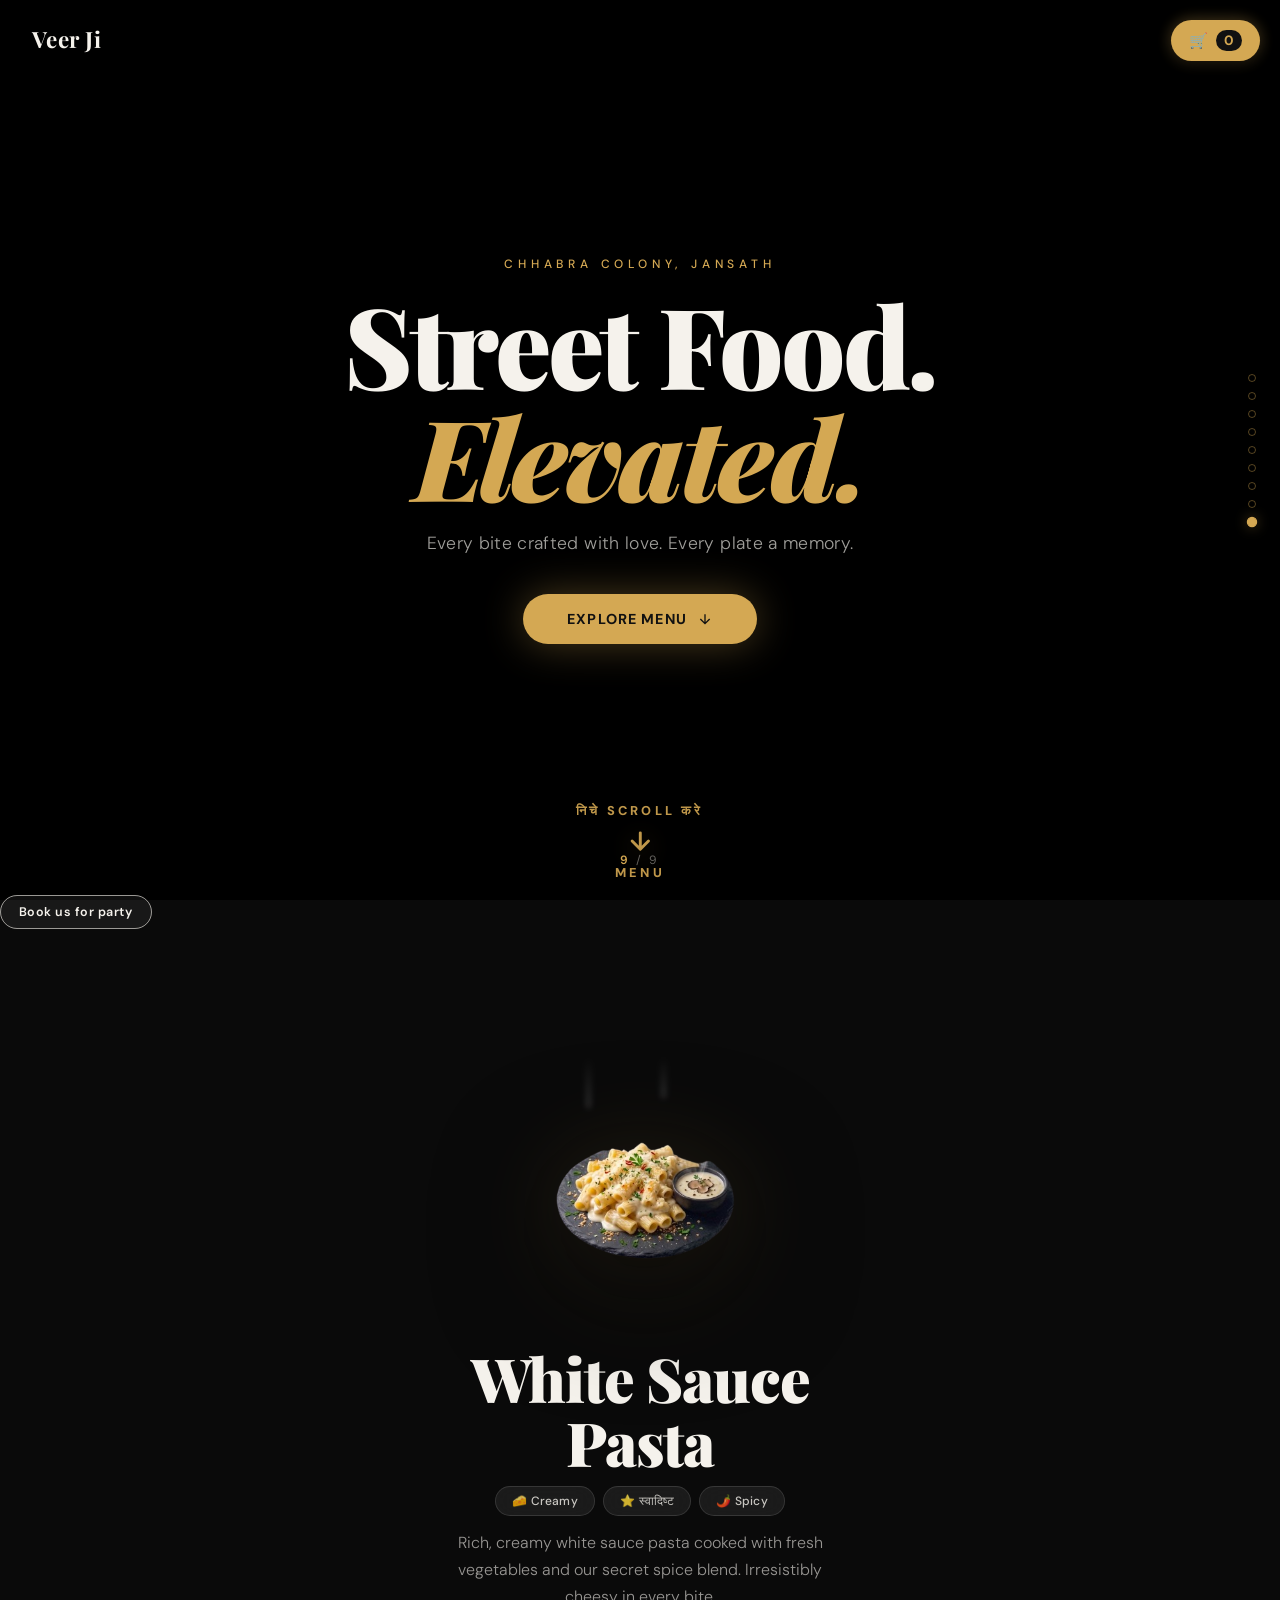
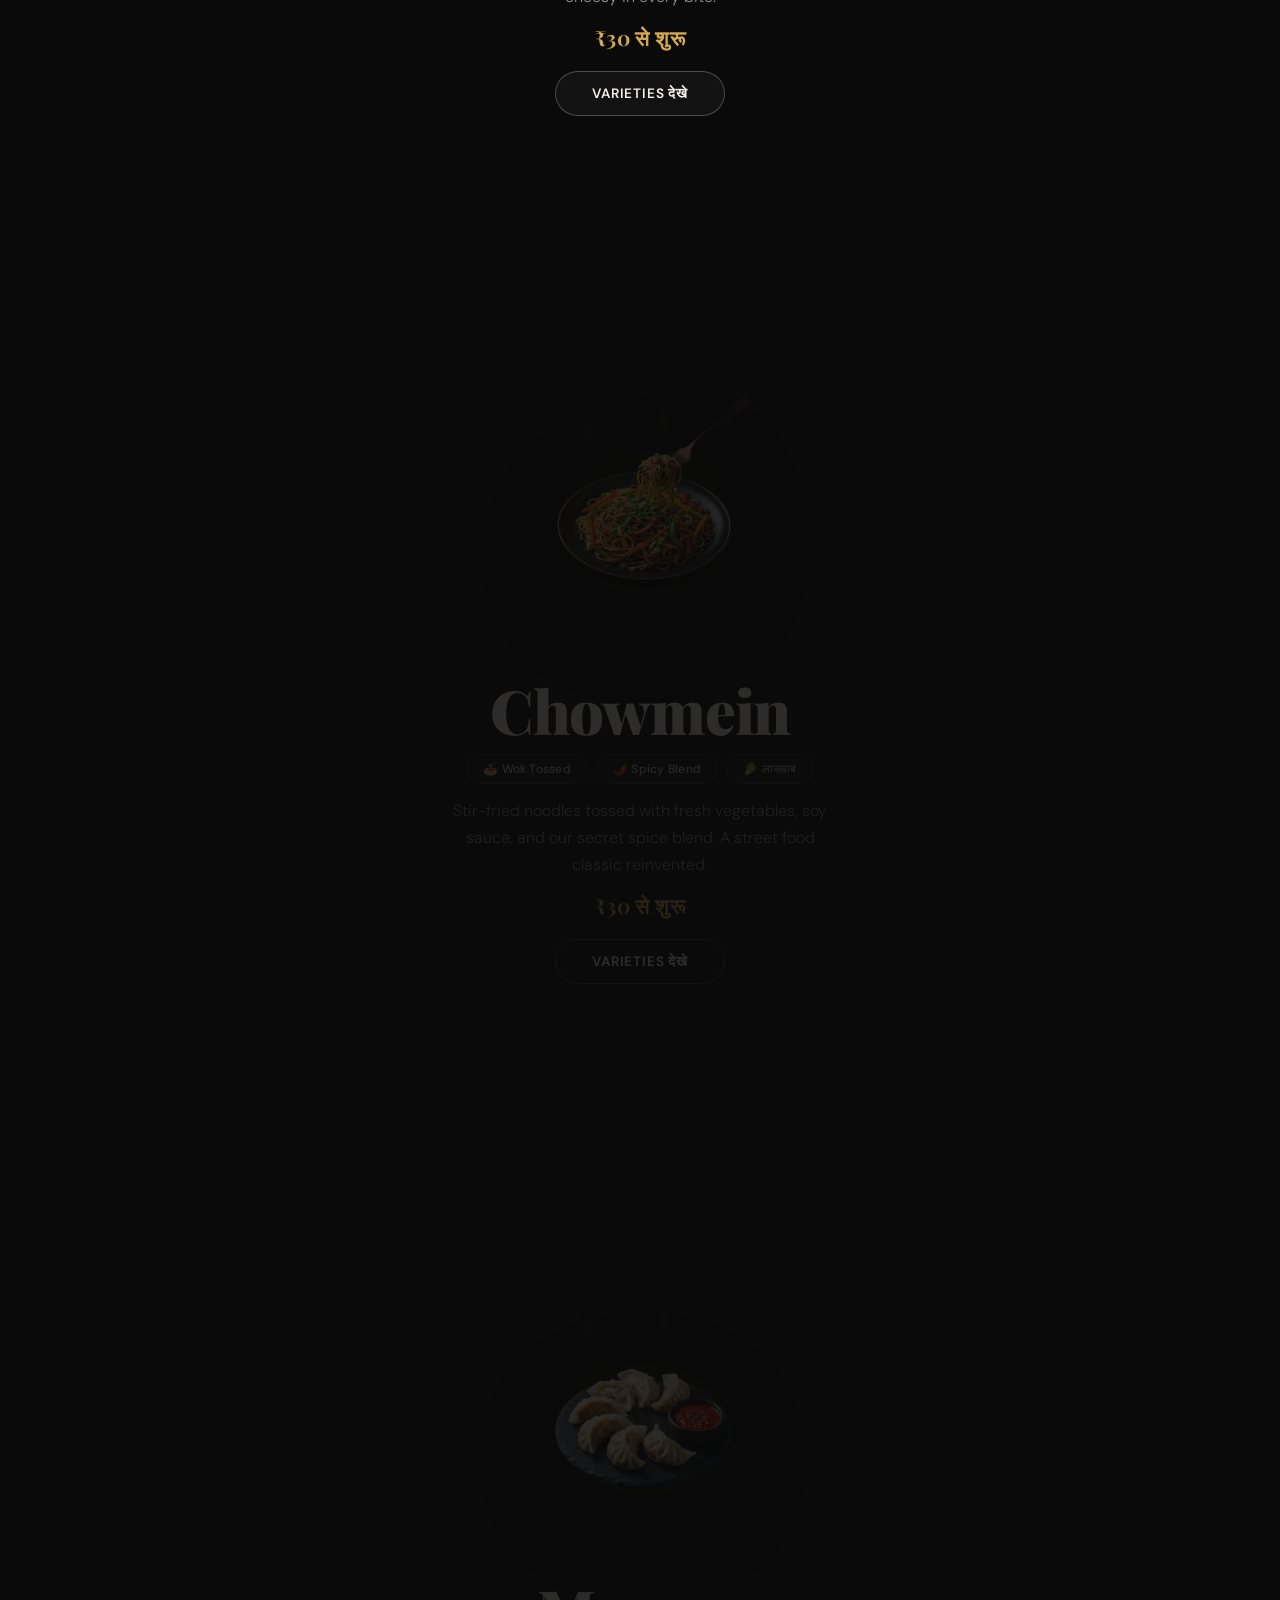
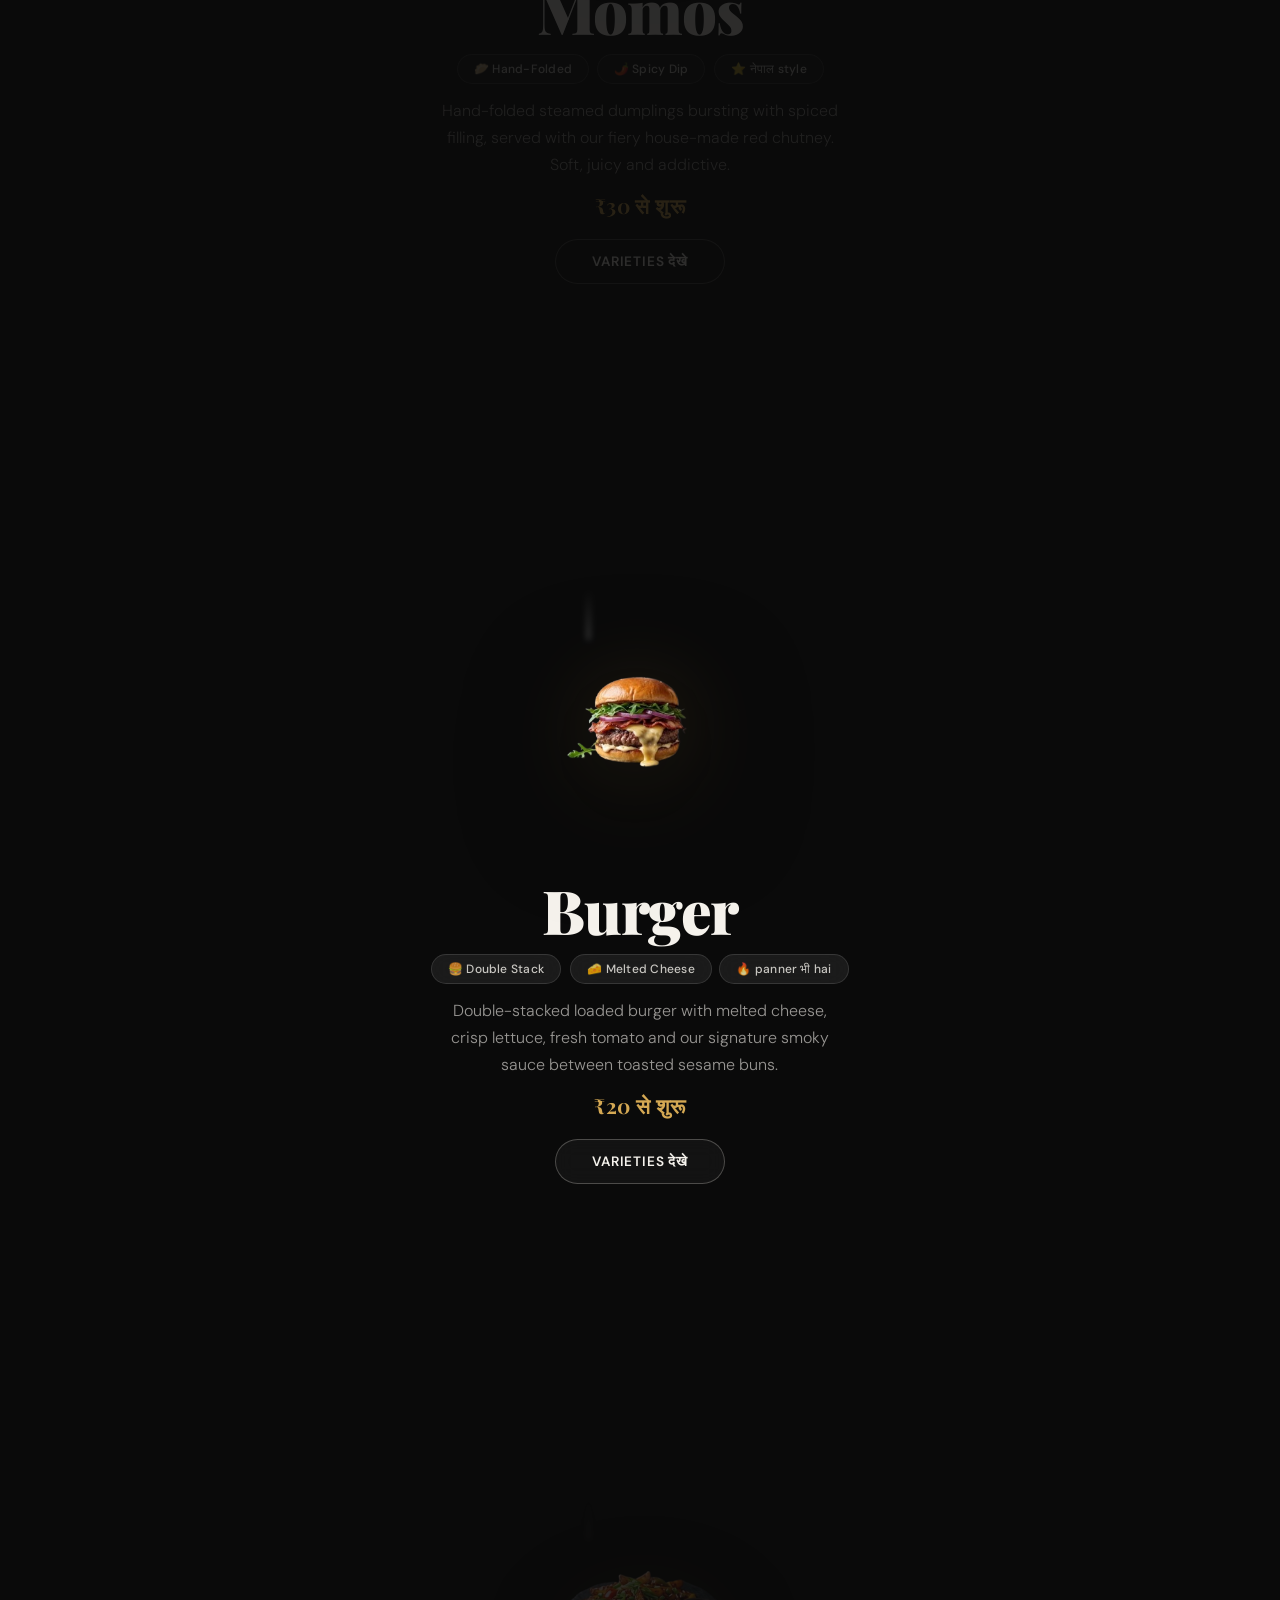
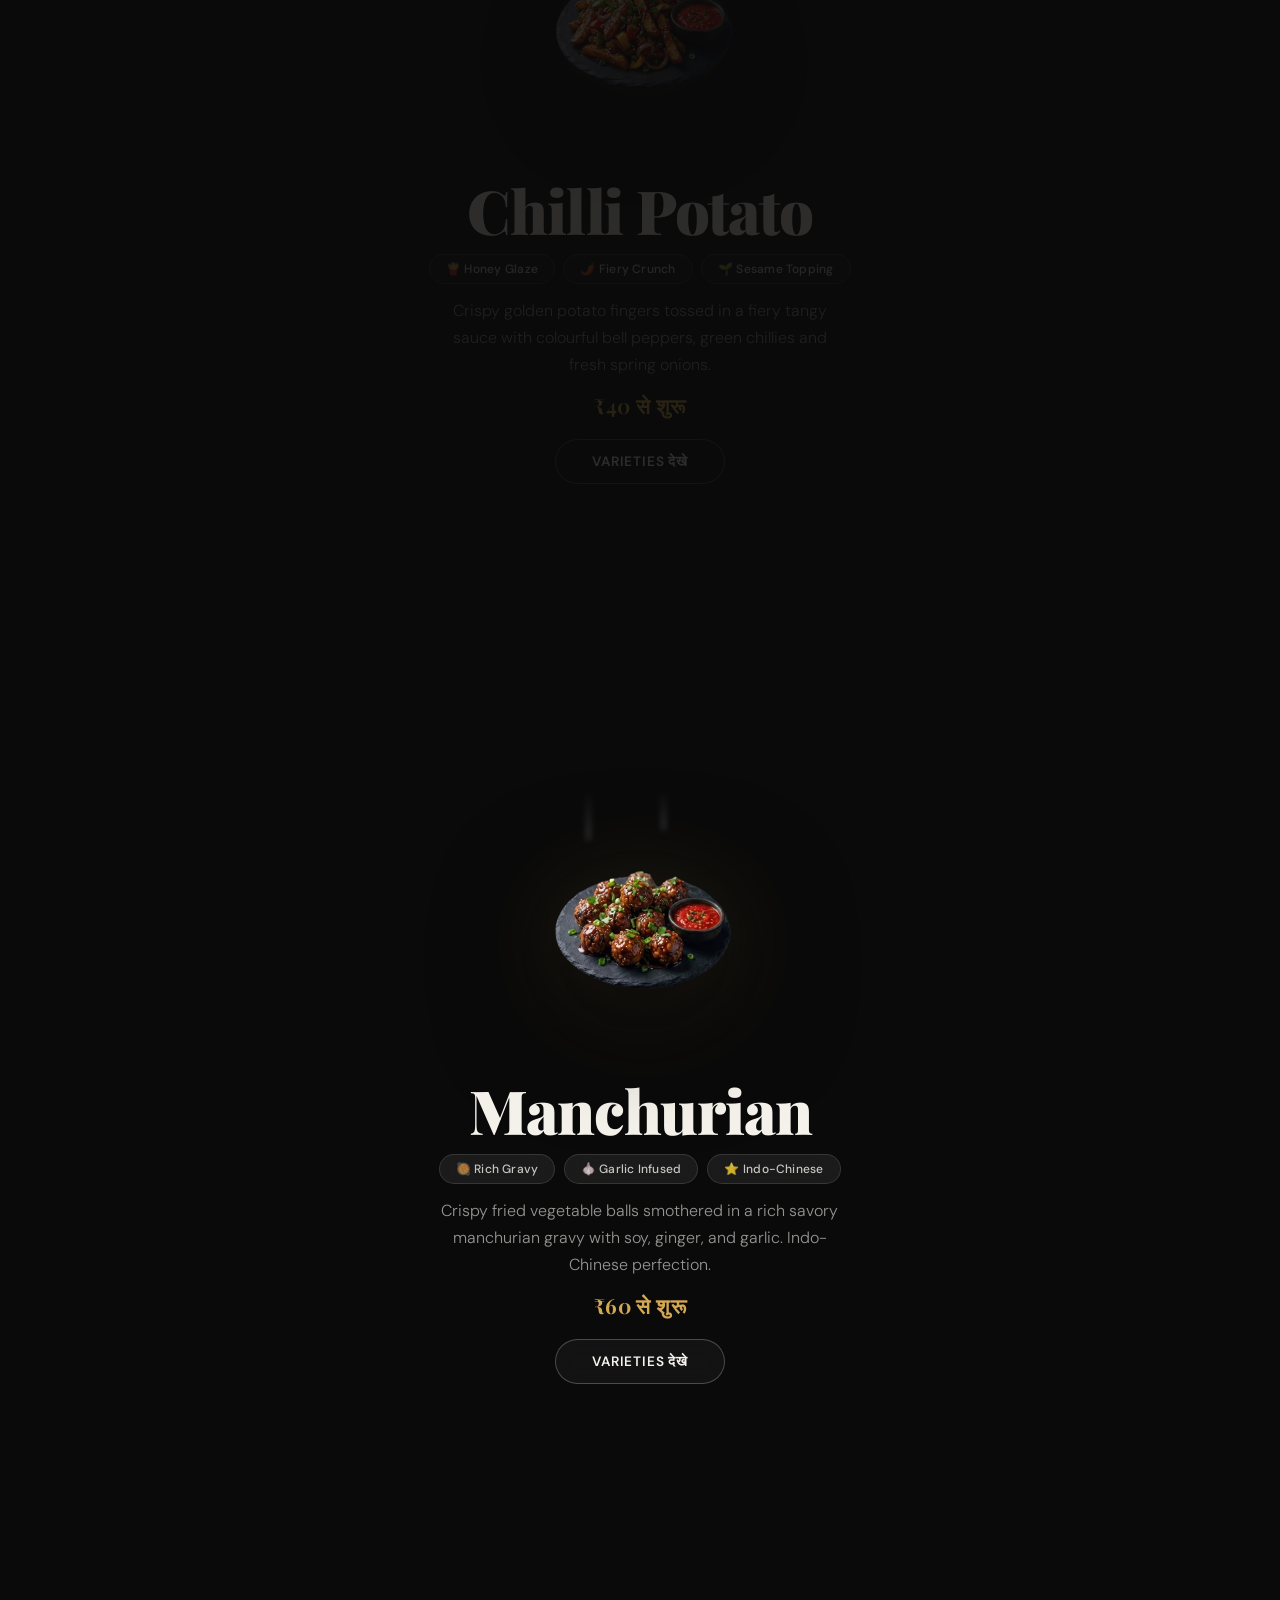
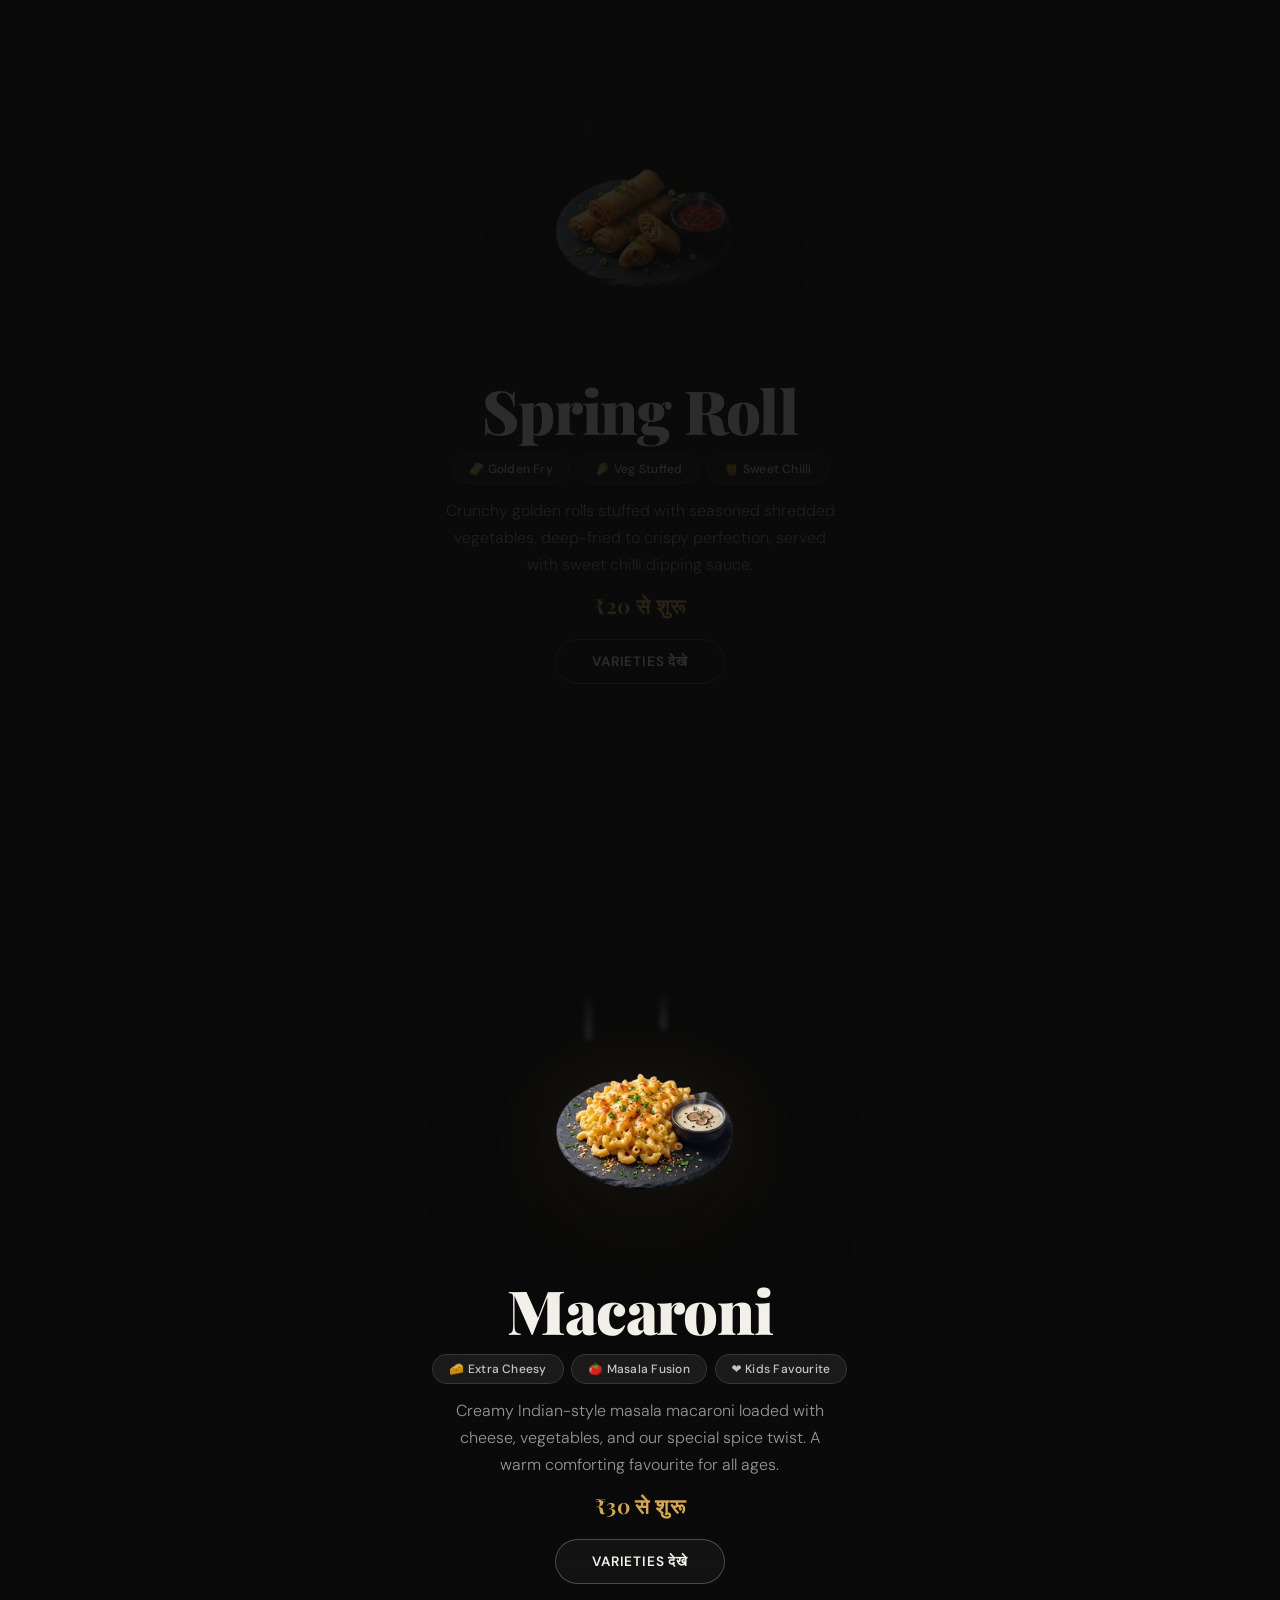
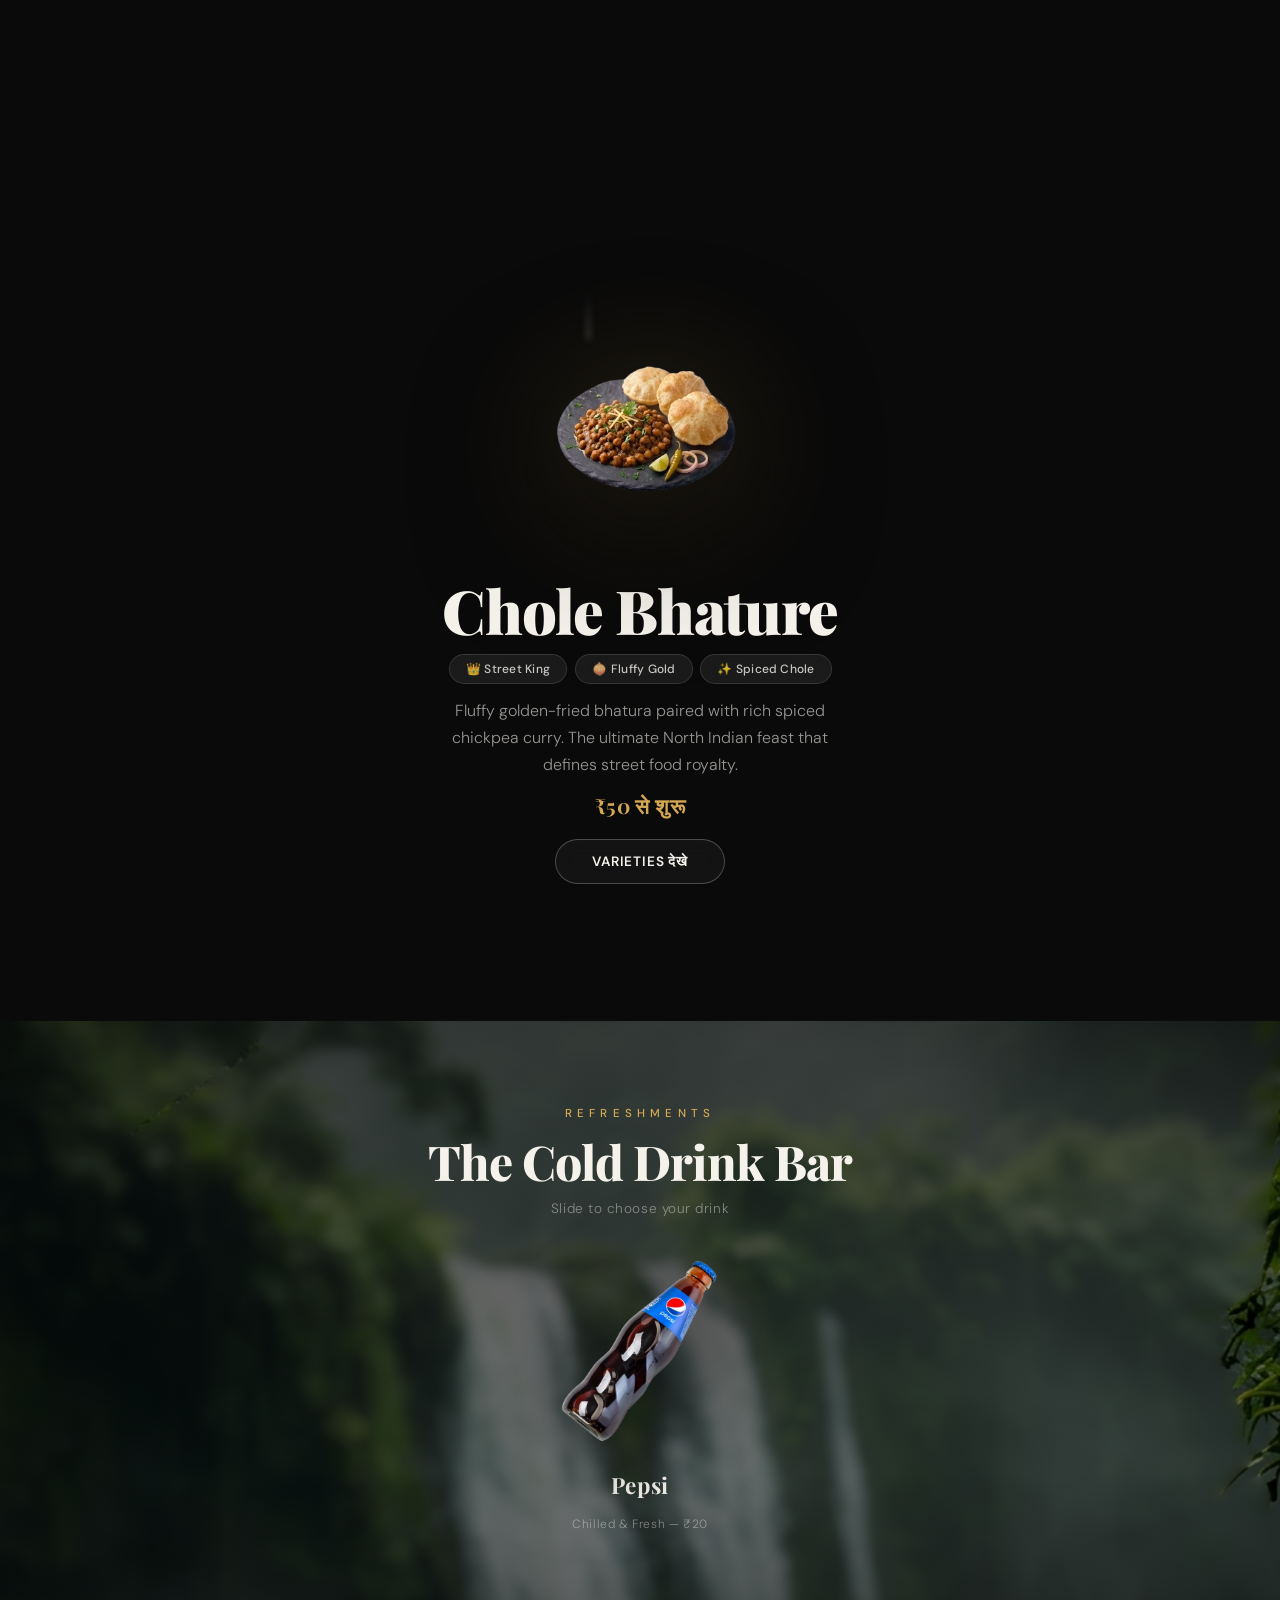
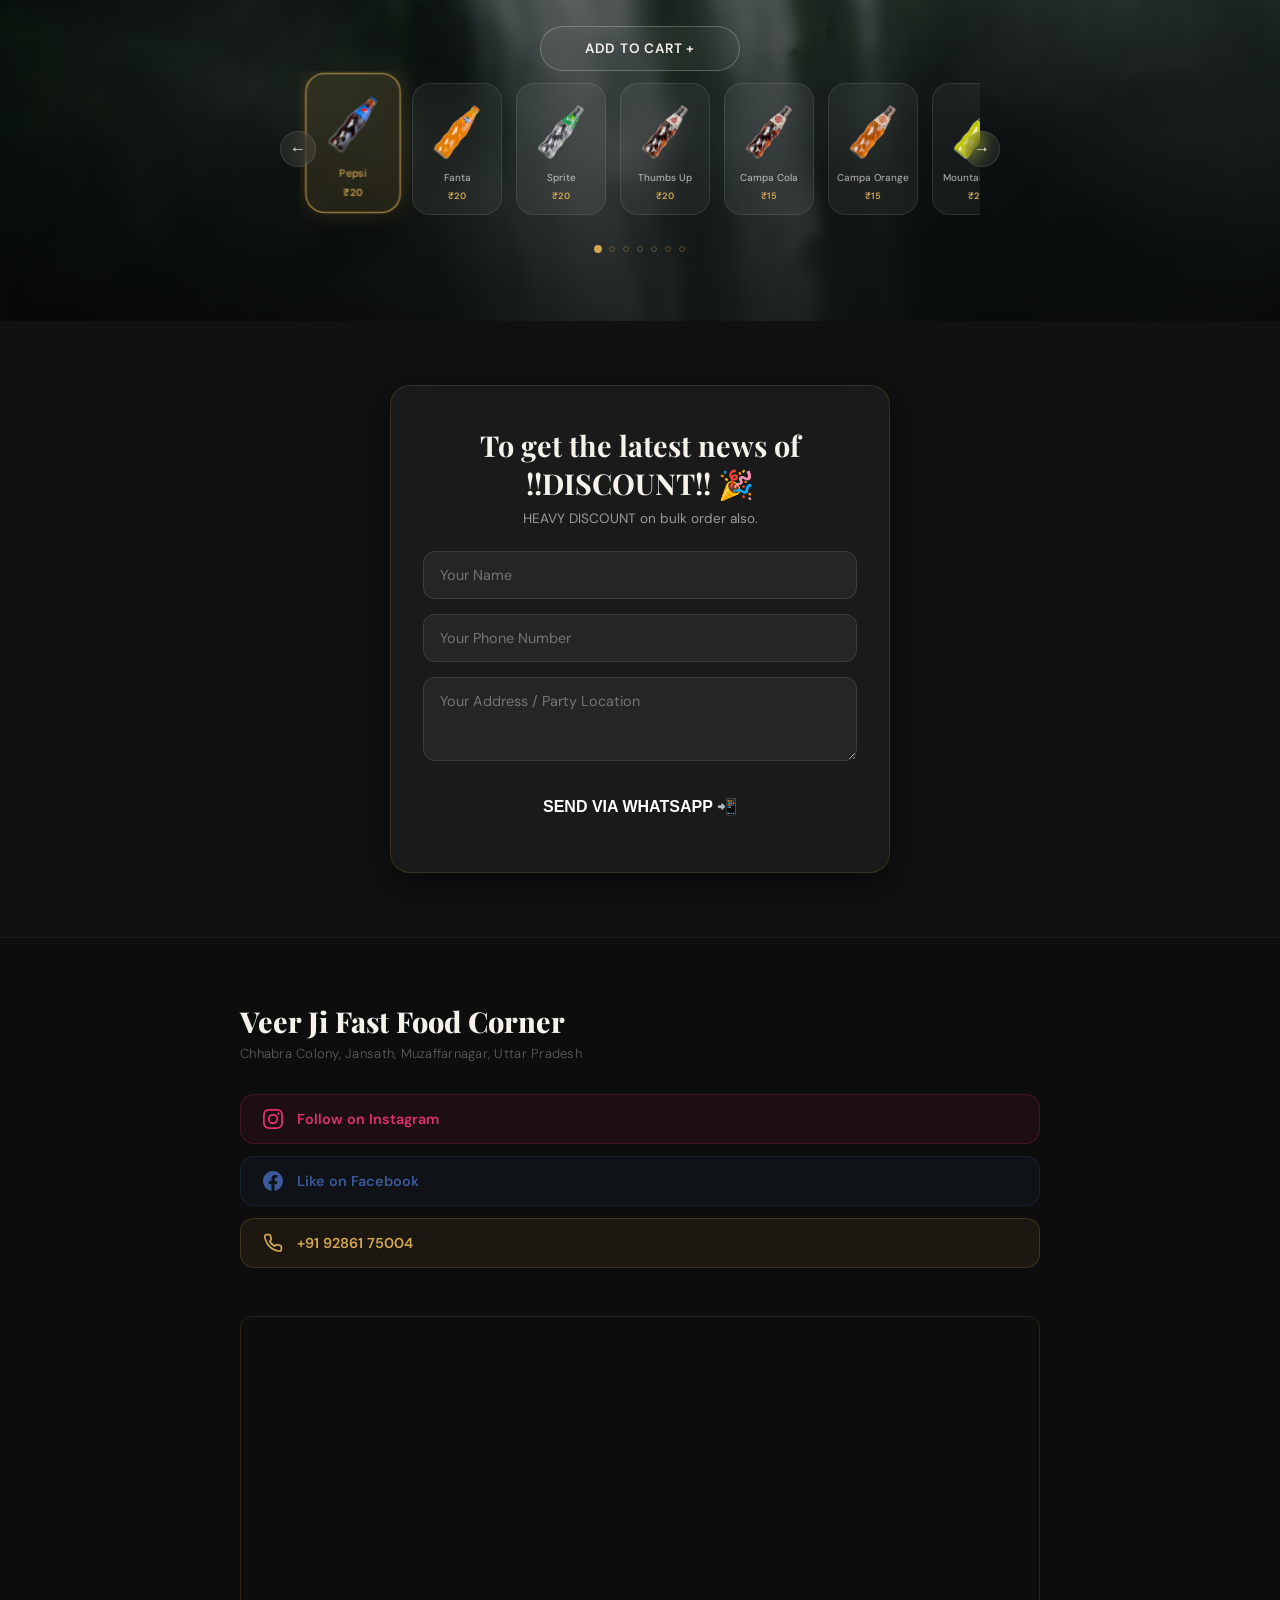
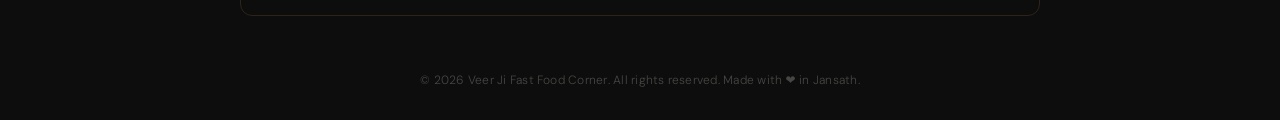
==== index.html @ a7fa2b11 "Update index.html" ====
<!DOCTYPE html>
<html lang="en">
<head>
  <meta charset="UTF-8">
  <meta name="viewport" content="width=device-width, initial-scale=1.0">
  <title>Veer Ji Fast Food Corner | Premium Street Food — Jansath</title>
  <meta name="description" content="Experience premium street food at Veer Ji Fast Food Corner, Chhabra Colony, Jansath. Chowmein, Momos, Burgers, Manchurian & more.">

  <!-- Google Fonts — Playfair Display + DM Sans -->
  <link rel="preconnect" href="https://fonts.googleapis.com">
  <link rel="preconnect" href="https://fonts.gstatic.com" crossorigin>
  <link href="https://fonts.googleapis.com/css2?family=Playfair+Display:wght@700;800;900&family=DM+Sans:wght@300;400;500;600&display=swap" rel="stylesheet">

  <link rel="stylesheet" href="styles.css">
</head>

<body>
  <a href="cart.html" class="global-floating-cart">
  🛒 <span id="main-cart-counter">0</span>
</a>

  <!-- ============================================================
       PART 1: SPLASH SCREEN — "Welcome Ji"
       ============================================================
       # TO EDIT:
       - Change welcome text: edit "Welcome Ji" below
       - Change subtitle: edit "Veer Ji Fast Food Corner" below
       - Change mascot image: replace src="images/mascot.jpg"
       ============================================================ -->
  <div id="splash-screen">
    <!-- CHANGE MASCOT IMAGE HERE -->
    <img src="mascot.jpg" alt="Veer Ji Mascot" class="mascot-img" onerror="this.style.display='none'">
    <h1 class="welcome-text">Welcome Ji</h1>
    <!-- CHANGE TAGLINE HERE -->
    <p class="welcome-sub">Veer Ji Fast Food Corner</p>
    <div class="splash-dots">
      <span></span><span></span><span></span>
    </div>
  </div>


  <!-- ============================================================
       PART 2: VIDEO HERO — Burger Drop
       ============================================================
       # TO EDIT:
       - Change hero video: replace video/hero.mp4
       - Change headline text: edit "Street Food. Elevated." below
       - Change subline: edit the <p> tag below
       ============================================================ -->
  <section id="hero-section">
    <!-- CHANGE HERO VIDEO HERE — place your burger video at video/hero.mp4 -->
   <video
      id="hero-video"
      muted
      playsinline
      preload="auto"
    >
      <source src="images/video/hero.mp4" type="video/mp4">
    </video>

    <!-- Dark overlay on video -->
    <div class="video-overlay"></div>

    <!-- Nav -->
    <nav class="hero-nav">
      <span class="nav-brand">Veer Ji</span>
      <!-- CHANGE PHONE NUMBER HERE -->
      
    </nav>

    <!-- Hero content — fades in after video plays -->
    <div class="hero-content" id="hero-content">
      <!-- CHANGE MAIN HEADLINE HERE -->
      <p class="hero-eyebrow">Chhabra Colony, Jansath</p>
      <h1 class="hero-headline">Street Food.<br><em>Elevated.</em></h1>
      <!-- CHANGE SUBLINE HERE -->
      <p class="hero-subline">Every bite crafted with love. Every plate a memory.</p>
      <a href="#menu-section" class="hero-cta">
        <span>Explore Menu</span>
        <svg width="16" height="16" viewBox="0 0 24 24" fill="none" stroke="currentColor" stroke-width="2"><path d="M12 5v14M5 12l7 7 7-7"/></svg>
      </a>
    </div>

    <!-- Scroll indicator -->
    <a href="#menu-section" class="premium-scroll-hint" id="scroll-hint">
      <span>निचे Scroll करे </span>
      <div class="scroll-arrow">
        <svg width="28" height="28" viewBox="0 0 24 24" fill="none" stroke="currentColor" stroke-width="2.5" stroke-linecap="round" stroke-linejoin="round">
          <path d="M12 5v14M19 12l-7 7-7-7"/>
        </svg>
      </div>
  </section>


  <!-- ============================================================
       PART 3: MENU SECTION — Static Dark Kitchen BG, Food Scrolls
       ============================================================
       # TO EDIT MENU ITEMS:
       Each item has its own clearly marked comment block below.
       To add/remove items: copy/paste an entire <div class="menu-item"> block
       ============================================================ -->
  <section id="menu-section">

    <div class="menu-bg" style="background-image: url('images/kitchen-bg.png')"></div>
    <div class="menu-bg-overlay"></div>

    <!-- Sticky header -->
    <div class="menu-sticky-header">
      <span class="menu-label">MENU</span>
      <!-- CHANGE PHONE NUMBER HERE -->
      <a href="tel:+919286175004" class="nav-order-btn small">Book us for party</a>
    </div>

    <!-- Menu items scroll container -->
    <div class="menu-items-wrap" id="menu-items-wrap">

      <!-- ─────────────────────────────────────────
           MENU ITEM 1 — WHITE SAUCE PASTA
           Change name: edit "White Sauce Pasta" below
           Change price: edit "₹70 onwards" below
           Change description: edit the <p> below
           Change image: replace images/menu/white-sauce.png
           ───────────────────────────────────────── -->
      <div class="menu-item active" data-index="0">
        <div class="menu-item-food">
          <!-- CHANGE WHITE SAUCE PASTA IMAGE HERE -->
          <img src="images/menu/white-sauce.png" alt="White Sauce Pasta" class="food-photo" onerror="this.src='https://via.placeholder.com/500x500/111/fff?text=White+Sauce+Pasta'">
          <div class="food-steam steam-1"></div>
          <div class="food-steam steam-2"></div>
        </div>
        <div class="menu-item-info">
          <!-- CHANGE PASTA NAME HERE -->
          <h2 class="item-name">White Sauce Pasta</h2>
          <!-- CHANGE PASTA TAGS HERE -->
          <div class="item-tags">
            <span>🧀 Creamy</span>
            <span>⭐ स्वादिष्ट </span>
            <span>🌶️ Spicy</span>
          </div>
          <!-- CHANGE PASTA DESCRIPTION HERE -->
          <p class="item-desc">Rich, creamy white sauce pasta cooked with fresh vegetables and our secret spice blend. Irresistibly cheesy in every bite.</p>
          <!-- CHANGE PASTA PRICE HERE -->
          <span class="item-price">₹30 से शुरू </span>
          <a href="white-sauce-pasta.html" class="item-btn">Varieties देखे</a>
        </div>
      </div>

      <!-- ─────────────────────────────────────────
           MENU ITEM 2 — CHOWMEIN
           Change name: edit "Chowmein" below
           Change price: edit "₹60 onwards" below
           Change description: edit the <p> below
           Change image: replace images/menu/chowmein.png
           ───────────────────────────────────────── -->
      <div class="menu-item" data-index="1">
        <div class="menu-item-food">
          <!-- CHANGE CHOWMEIN IMAGE HERE -->
          <img src="images/menu/chowmein.png" alt="Chowmein" class="food-photo" onerror="this.src='https://via.placeholder.com/500x500/111/fff?text=Chowmein'">
          <div class="food-steam steam-1"></div>
          <div class="food-steam steam-2"></div>
        </div>
        <div class="menu-item-info">
          <h2 class="item-name">Chowmein</h2>
          <div class="item-tags">
            <span>🍝 Wok Tossed</span>
            <span>🌶️ Spicy Blend</span>
            <span>🥬 लाजबाब</span>
          </div>
          <p class="item-desc">Stir-fried noodles tossed with fresh vegetables, soy sauce, and our secret spice blend. A street food classic reinvented.</p>
          <span class="item-price">₹30 से शुरू </span>
          <a href="chowmein.html" class="item-btn">Varieties देखे</a>
        </div>
      </div>

      <!-- ─────────────────────────────────────────
           MENU ITEM 3 — MOMOS
           Change name: edit "Momos" below
           Change price: edit "₹50 onwards" below
           Change description: edit the <p> below
           Change image: replace images/menu/momos.png
           ───────────────────────────────────────── -->
      <div class="menu-item" data-index="2">
        <div class="menu-item-food">
          <!-- CHANGE MOMOS IMAGE HERE -->
          <img src="images/menu/momos.png" alt="Momos" class="food-photo" onerror="this.src='https://via.placeholder.com/500x500/111/fff?text=Momos'">
          <div class="food-steam steam-1"></div>
          <div class="food-steam steam-2"></div>
        </div>
        <div class="menu-item-info">
          <h2 class="item-name">Momos</h2>
          <div class="item-tags">
            <span>🥟 Hand-Folded</span>
            <span>🌶️ Spicy Dip</span>
            <span>⭐ नेपाल style </span>
          </div>
          <p class="item-desc">Hand-folded steamed dumplings bursting with spiced filling, served with our fiery house-made red chutney. Soft, juicy and addictive.</p>
          <span class="item-price">₹30 से शुरू</span>
          <a href="momos.html" class="item-btn">Varieties देखे</a>
        </div>
      </div>

      <!-- ─────────────────────────────────────────
           MENU ITEM 4 — BURGER
           Change name: edit "Burger" below
           Change price: edit "₹70 onwards" below
           Change description: edit the <p> below
           Change image: replace images/menu/burger.png
           ───────────────────────────────────────── -->
      <div class="menu-item" data-index="3">
        <div class="menu-item-food">
          <!-- CHANGE BURGER IMAGE HERE -->
          <img src="images/menu/burger.png" alt="Burger" class="food-photo" onerror="this.src='https://via.placeholder.com/500x500/111/fff?text=Burger'">
          <div class="food-steam steam-1"></div>
        </div>
        <div class="menu-item-info">
          <h2 class="item-name">Burger</h2>
          <div class="item-tags">
            <span>🍔 Double Stack</span>
            <span>🧀 Melted Cheese</span>
            <span>🔥 panner भी hai</span>
          </div>
          <p class="item-desc">Double-stacked loaded burger with melted cheese, crisp lettuce, fresh tomato and our signature smoky sauce between toasted sesame buns.</p>
          <span class="item-price">₹20 से शुरू</span>
          <a href="burger.html" class="item-btn">Varieties देखे</a>
        </div>
      </div>

      <!-- ─────────────────────────────────────────
           MENU ITEM 5 — CHILLI POTATO
           Change name: edit "Chilli Potato" below
           Change price: edit "₹70 onwards" below
           Change description: edit the <p> below
           Change image: replace images/menu/chilli-potato.png
           ───────────────────────────────────────── -->
      <div class="menu-item" data-index="4">
        <div class="menu-item-food">
          <!-- CHANGE CHILLI POTATO IMAGE HERE -->
          <img src="images/menu/chilli-potato.png" alt="Chilli Potato" class="food-photo" onerror="this.src='https://via.placeholder.com/500x500/111/fff?text=Chilli+Potato'">
          <div class="food-steam steam-1"></div>
        </div>
        <div class="menu-item-info">
          <h2 class="item-name">Chilli Potato</h2>
          <div class="item-tags">
            <span>🍟 Honey Glaze</span>
            <span>🌶️ Fiery Crunch</span>
            <span>🌱 Sesame Topping</span>
          </div>
          <p class="item-desc">Crispy golden potato fingers tossed in a fiery tangy sauce with colourful bell peppers, green chillies and fresh spring onions.</p>
          <span class="item-price">₹40 से शुरू</span>
          <a href="chilli-potato.html" class="item-btn">Varieties देखे</a>
        </div>
      </div>

      <!-- ─────────────────────────────────────────
           MENU ITEM 6 — MANCHURIAN
           Change name: edit "Manchurian" below
           Change price: edit "₹80 onwards" below
           Change description: edit the <p> below
           Change image: replace images/menu/manchurian.png
           ───────────────────────────────────────── -->
      <div class="menu-item" data-index="5">
        <div class="menu-item-food">
          <!-- CHANGE MANCHURIAN IMAGE HERE -->
          <img src="images/menu/manchurian.png" alt="Manchurian" class="food-photo" onerror="this.src='https://via.placeholder.com/500x500/111/fff?text=Manchurian'">
          <div class="food-steam steam-1"></div>
          <div class="food-steam steam-2"></div>
        </div>
        <div class="menu-item-info">
          <h2 class="item-name">Manchurian</h2>
          <div class="item-tags">
            <span>🥘 Rich Gravy</span>
            <span>🧄 Garlic Infused</span>
            <span>⭐ Indo-Chinese</span>
          </div>
          <p class="item-desc">Crispy fried vegetable balls smothered in a rich savory manchurian gravy with soy, ginger, and garlic. Indo-Chinese perfection.</p>
          <span class="item-price">₹60 से शुरू</span>
          <a href="manchurian.html" class="item-btn">Varieties देखे</a>
        </div>
      </div>

      <!-- ─────────────────────────────────────────
           MENU ITEM 7 — SPRING ROLL
           Change name: edit "Spring Roll" below
           Change price: edit "₹60 onwards" below
           Change description: edit the <p> below
           Change image: replace images/menu/spring-roll.png
           ───────────────────────────────────────── -->
      <div class="menu-item" data-index="6">
        <div class="menu-item-food">
          <!-- CHANGE SPRING ROLL IMAGE HERE -->
          <img src="images/menu/spring-roll.png" alt="Spring Roll" class="food-photo" onerror="this.src='https://via.placeholder.com/500x500/111/fff?text=Spring+Roll'">
          <div class="food-steam steam-1"></div>
        </div>
        <div class="menu-item-info">
          <h2 class="item-name">Spring Roll</h2>
          <div class="item-tags">
            <span>🫔 Golden Fry</span>
            <span>🥬 Veg Stuffed</span>
            <span>🍯 Sweet Chilli</span>
          </div>
          <p class="item-desc">Crunchy golden rolls stuffed with seasoned shredded vegetables, deep-fried to crispy perfection, served with sweet chilli dipping sauce.</p>
          <span class="item-price">₹20 से शुरू</span>
          <a href="spring-roll.html" class="item-btn">Varieties देखे</a>
        </div>
      </div>

      <!-- ─────────────────────────────────────────
           MENU ITEM 8 — MACARONI
           Change name: edit "Macaroni" below
           Change price: edit "₹60 onwards" below
           Change description: edit the <p> below
           Change image: replace images/menu/macaroni.png
           ───────────────────────────────────────── -->
      <div class="menu-item" data-index="7">
        <div class="menu-item-food">
          <!-- CHANGE MACARONI IMAGE HERE -->
          <img src="images/menu/macaroni.png" alt="Macaroni" class="food-photo" onerror="this.src='https://via.placeholder.com/500x500/111/fff?text=Macaroni'">
          <div class="food-steam steam-1"></div>
          <div class="food-steam steam-2"></div>
        </div>
        <div class="menu-item-info">
          <h2 class="item-name">Macaroni</h2>
          <div class="item-tags">
            <span>🧀 Extra Cheesy</span>
            <span>🍅 Masala Fusion</span>
            <span>❤️ Kids Favourite</span>
          </div>
          <p class="item-desc">Creamy Indian-style masala macaroni loaded with cheese, vegetables, and our special spice twist. A warm comforting favourite for all ages.</p>
          <span class="item-price">₹30 से शुरू</span>
          <a href="macaroni.html" class="item-btn">Varieties देखे</a>
        </div>
      </div>

      <!-- ─────────────────────────────────────────
           MENU ITEM 9 — CHOLE BHATURE
           Change name: edit "Chole Bhature" below
           Change price: edit "₹80 onwards" below
           Change description: edit the <p> below
           Change image: replace images/menu/chole-bhature.png
           ───────────────────────────────────────── -->
      <div class="menu-item" data-index="8">
        <div class="menu-item-food">
          <!-- CHANGE CHOLE BHATURE IMAGE HERE -->
          <img src="images/menu/chole-bhature.png" alt="Chole Bhature" class="food-photo" onerror="this.src='https://via.placeholder.com/500x500/111/fff?text=Chole+Bhature'">
          <div class="food-steam steam-1"></div>
        </div>
        <div class="menu-item-info">
          <h2 class="item-name">Chole Bhature</h2>
          <div class="item-tags">
            <span>👑 Street King</span>
            <span>🧅 Fluffy Gold</span>
            <span>✨ Spiced Chole</span>
          </div>
          <p class="item-desc">Fluffy golden-fried bhatura paired with rich spiced chickpea curry. The ultimate North Indian feast that defines street food royalty.</p>
          <span class="item-price">₹50 से शुरू</span>
          <a href="chole-bhature.html" class="item-btn">Varieties देखे</a>
        </div>
      </div>

    </div><!-- /menu-items-wrap -->

    <!-- Dot navigation for menu items -->
    <div class="menu-dots" id="menu-dots">
      <button class="dot active" data-target="0"></button>
      <button class="dot" data-target="1"></button>
      <button class="dot" data-target="2"></button>
      <button class="dot" data-target="3"></button>
      <button class="dot" data-target="4"></button>
      <button class="dot" data-target="5"></button>
      <button class="dot" data-target="6"></button>
      <button class="dot" data-target="7"></button>
      <button class="dot" data-target="8"></button>
    </div>

    <!-- Item counter -->
    <div class="menu-counter">
      <span id="current-item">1</span> / <span>9</span>
    </div>

  </section>


  <!-- ============================================================
       PART 4: COLD DRINK BAR — Horizontal Sliding Bottles (Kumo style)
       ============================================================
       # TO EDIT DRINKS:
       Each drink has its own clearly marked comment block below.
       - Change drink name: edit the <span class="drink-name"> text
       - Change bottle image: replace the src in <img>
       - Change liquid color: edit data-liquid-from and data-liquid-to
       - Add a drink: copy one full <div class="drink-slide"> block
       ============================================================ -->
  <section id="drinks-section">

    <!-- CHANGE DRINKS BG IMAGE HERE — replace images/drinks-bg.jpg -->
    <div class="drinks-bg" style="background-image: url('images/drinks-bg.png')"></div>
    <div class="drinks-bg-overlay"></div>

    <!-- Section header -->
    <div class="drinks-header">
      <p class="drinks-eyebrow">Refreshments</p>
      <!-- CHANGE DRINKS SECTION TITLE HERE -->
      <h2 class="drinks-title">The Cold Drink Bar</h2>
      <p class="drinks-subtitle">Slide to choose your drink</p>
    </div>

   <!-- Central bottle display -->
    <div class="glass-stage">
      <div class="bottle-display">
        <img
          id="active-bottle-img"
          src="images/drinks/pepsi.png"
          alt="Selected Drink"
          style="height:200px; object-fit:contain;
                 filter:drop-shadow(0 20px 50px rgba(0,0,0,0.7));
                 animation:foodFloat 4s ease-in-out infinite;
                 transition:opacity 0.3s ease, transform 0.3s ease;"
          onerror="this.style.display='none'"
        >
      </div>
      <p class="glass-drink-name" id="glass-drink-name">Pepsi</p>
      <p class="glass-drink-sub">Chilled & Fresh — ₹20</p>
    </div>
      <!-- Current drink name below glass -->
      <p class="glass-drink-name" id="glass-drink-name">Pepsi</p>
      <p class="glass-drink-sub">Chilled & Fresh — ₹20</p>
    <button id="drink-add-btn" class="item-btn" style="margin-top: 1rem; width: 100%; max-width: 200px; justify-content: center;" onclick="addCurrentDrinkToCart(this)">
        Add to Cart +
      </button>
    </div>

    <!-- Horizontally sliding drink bottles -->
    <div class="drinks-slider-wrap">
      <div class="drinks-slider" id="drinks-slider">

        <!-- ─────────────────────────────────────
             DRINK 1 — PEPSI
             Change name: edit "Pepsi" below
             Change price: edit "₹20" below
             Change bottle image: replace images/drinks/pepsi.png
             Change liquid color: edit data-liquid-from / data-liquid-to
             ───────────────────────────────────── -->
        <div class="drink-slide active"
          data-drink-name="Pepsi"
          data-drink-price="₹20"
          data-liquid-from="#2A1505"
          data-liquid-to="#0D0704">
          <!-- CHANGE PEPSI BOTTLE IMAGE HERE -->
          <img src="images/drinks/pepsi.png" alt="Pepsi" onerror="this.style.display='none'">
          <div class="drink-color-dot" style="background: linear-gradient(135deg,#004B93,#001F3F)"></div>
          <span class="drink-name">Pepsi</span>
          <span class="drink-price">₹20</span>
        </div>

        <!-- ─────────────────────────────────────
             DRINK 2 — FANTA
             Change bottle image: replace images/drinks/fanta.png
             ───────────────────────────────────── -->
        <div class="drink-slide"
          data-drink-name="Fanta"
          data-drink-price="₹20"
          data-liquid-from="#FF8C00"
          data-liquid-to="#CC5500">
          <!-- CHANGE FANTA BOTTLE IMAGE HERE -->
          <img src="images/drinks/fanta.png" alt="Fanta" onerror="this.style.display='none'">
          <div class="drink-color-dot" style="background: linear-gradient(135deg,#FF6B00,#E85500)"></div>
          <span class="drink-name">Fanta</span>
          <span class="drink-price">₹20</span>
        </div>

        <!-- ─────────────────────────────────────
             DRINK 3 — SPRITE
             Change bottle image: replace images/drinks/sprite.png
             ───────────────────────────────────── -->
        <div class="drink-slide"
          data-drink-name="Sprite"
          data-drink-price="₹20"
          data-liquid-from="#C8E6C0"
          data-liquid-to="#90D890">
          <!-- CHANGE SPRITE BOTTLE IMAGE HERE -->
          <img src="images/drinks/sprite.png" alt="Sprite" onerror="this.style.display='none'">
          <div class="drink-color-dot" style="background: linear-gradient(135deg,#006B3F,#00A550)"></div>
          <span class="drink-name">Sprite</span>
          <span class="drink-price">₹20</span>
        </div>

        <!-- ─────────────────────────────────────
             DRINK 4 — THUMBS UP
             Change bottle image: replace images/drinks/thumbsup.png
             ───────────────────────────────────── -->
        <div class="drink-slide"
          data-drink-name="Thumbs Up"
          data-drink-price="₹20"
          data-liquid-from="#3D1A0A"
          data-liquid-to="#150804">
          <!-- CHANGE THUMBS UP BOTTLE IMAGE HERE -->
          <img src="images/drinks/thumbsup.png" alt="Thumbs Up" onerror="this.style.display='none'">
          <div class="drink-color-dot" style="background: linear-gradient(135deg,#CC0000,#8B0000)"></div>
          <span class="drink-name">Thumbs Up</span>
          <span class="drink-price">₹20</span>
        </div>

        <!-- ─────────────────────────────────────
             DRINK 5 — CAMPA COLA
             Change bottle image: replace images/drinks/campa-cola.png
             ───────────────────────────────────── -->
        <div class="drink-slide"
          data-drink-name="Campa Cola"
          data-drink-price="₹20"
          data-liquid-from="#1F0E05"
          data-liquid-to="#0A0503">
          <!-- CHANGE CAMPA COLA BOTTLE IMAGE HERE -->
          <img src="images/drinks/campa-cola.png" alt="Campa Cola" onerror="this.style.display='none'">
          <div class="drink-color-dot" style="background: linear-gradient(135deg,#1A1A1A,#333)"></div>
          <span class="drink-name">Campa Cola</span>
          <span class="drink-price">₹15</span>
        </div>

        <!-- ─────────────────────────────────────
             DRINK 6 — CAMPA ORANGE
             Change bottle image: replace images/drinks/campa-orange.png
             ───────────────────────────────────── -->
        <div class="drink-slide"
          data-drink-name="Campa Orange"
          data-drink-price="₹20"
          data-liquid-from="#F77F00"
          data-liquid-to="#CC5500">
          <!-- CHANGE CAMPA ORANGE BOTTLE IMAGE HERE -->
          <img src="images/drinks/campa-orange.png" alt="Campa Orange" onerror="this.style.display='none'">
          <div class="drink-color-dot" style="background: linear-gradient(135deg,#FF8C00,#E85D04)"></div>
          <span class="drink-name">Campa Orange</span>
          <span class="drink-price">₹15</span>
        </div>

        <!-- ─────────────────────────────────────
             DRINK 7 — MOUNTAIN DEW
             Change bottle image: replace images/drinks/mountain.png
             ───────────────────────────────────── -->
        <div class="drink-slide"
          data-drink-name="Mountain Dew"
          data-drink-price="₹20"
          data-liquid-from="#A8D000"
          data-liquid-to="#6B9900">
          <!-- CHANGE MOUNTAIN DEW BOTTLE IMAGE HERE -->
          <img src="images/drinks/mountain.png" alt="Mountain Dew" onerror="this.style.display='none'">
          <div class="drink-color-dot" style="background: linear-gradient(135deg,#C6E800,#8BAD00)"></div>
          <span class="drink-name">Mountain Dew</span>
          <span class="drink-price">₹20</span>
        </div>

      </div><!-- /drinks-slider -->

      <!-- Slider arrows -->
      <button class="slider-arrow left" id="slider-prev" aria-label="Previous drink">&#8592;</button>
      <button class="slider-arrow right" id="slider-next" aria-label="Next drink">&#8594;</button>
    </div>

    <!-- Drink slider dots -->
    <div class="drink-dots" id="drink-dots">
      <button class="ddot active" data-di="0"></button>
      <button class="ddot" data-di="1"></button>
      <button class="ddot" data-di="2"></button>
      <button class="ddot" data-di="3"></button>
      <button class="ddot" data-di="4"></button>
      <button class="ddot" data-di="5"></button>
      <button class="ddot" data-di="6"></button>
    </div>

  </section>


  <!-- ============================================================
       PART 5: FOOTER — Contact, Social, Map
       ============================================================
       # TO EDIT:
       - Change Instagram link: edit href in Instagram <a> tag
       - Change Facebook link: edit href in Facebook <a> tag
       - Change phone number: edit tel: link and display number
       - Change address: edit the address <p> tag
       - Change Google Maps: replace the iframe src URL
       ============================================================ -->
  
  
  <section class="inquiry-section" id="inquiry-section">
    <div class="inquiry-box">
      <h2 class="inquiry-title">To get the latest news of !!DISCOUNT!! 🎉</h2>
      <p class="inquiry-sub">HEAVY DISCOUNT on bulk order also.</p>
      
      <form id="wa-inquiry-form" onsubmit="sendInquiry(event)">
        <input type="text" id="inq-name" placeholder="Your Name" required>
        <input type="tel" id="inq-phone" placeholder="Your Phone Number" required>
        <textarea id="inq-address" placeholder="Your Address / Party Location" rows="3" required></textarea>
        
        <button type="submit" class="inq-submit-btn">Send via WhatsApp 📲</button>
      </form>
    </div>
  </section>
  
  <footer id="footer-section">
    <div class="footer-inner">

      <!-- Brand -->
      <div class="footer-brand-block">
        <!-- CHANGE FOOTER BRAND NAME HERE -->
        <h3 class="footer-brand">Veer Ji Fast Food Corner</h3>
        <!-- CHANGE ADDRESS HERE -->
        <p class="footer-address">Chhabra Colony, Jansath, Muzaffarnagar, Uttar Pradesh</p>
      </div>

      <!-- Social + Contact row -->
      <div class="footer-social-row">

        <!-- CHANGE INSTAGRAM LINK HERE -->
        <a href="https://www.instagram.com/veerji.fast.food.jansath?igsh=eXhzYnNpNzJueTl4"
           target="_blank" rel="noopener"
           class="social-btn insta"
           aria-label="Instagram">
          <svg viewBox="0 0 24 24"><path d="M12 2.163c3.204 0 3.584.012 4.85.07 3.252.148 4.771 1.691 4.919 4.919.058 1.265.069 1.645.069 4.849 0 3.205-.012 3.584-.069 4.849-.149 3.225-1.664 4.771-4.919 4.919-1.266.058-1.644.07-4.85.07-3.204 0-3.584-.012-4.849-.07-3.26-.149-4.771-1.699-4.919-4.92-.058-1.265-.07-1.644-.07-4.849 0-3.204.013-3.583.07-4.849.149-3.227 1.664-4.771 4.919-4.919 1.266-.057 1.645-.069 4.849-.069zM12 0C8.741 0 8.333.014 7.053.072 2.695.272.273 2.69.073 7.052.014 8.333 0 8.741 0 12c0 3.259.014 3.668.072 4.948.2 4.358 2.618 6.78 6.98 6.98C8.333 23.986 8.741 24 12 24c3.259 0 3.668-.014 4.948-.072 4.354-.2 6.782-2.618 6.979-6.98.059-1.28.073-1.689.073-4.948 0-3.259-.014-3.667-.072-4.947-.196-4.354-2.617-6.78-6.979-6.98C15.668.014 15.259 0 12 0zm0 5.838a6.162 6.162 0 100 12.324 6.162 6.162 0 000-12.324zM12 16a4 4 0 110-8 4 4 0 010 8zm6.406-11.845a1.44 1.44 0 100 2.881 1.44 1.44 0 000-2.881z"/></svg>
          <span>Follow on Instagram</span>
        </a>

        <!-- CHANGE FACEBOOK LINK HERE -->
        <a href="https://www.facebook.com/" target="_blank" rel="noopener"
           class="social-btn fb"
           aria-label="Facebook">
          <svg viewBox="0 0 24 24"><path d="M24 12.073c0-6.627-5.373-12-12-12s-12 5.373-12 12c0 5.99 4.388 10.954 10.125 11.854v-8.385H7.078v-3.47h3.047V9.43c0-3.007 1.792-4.669 4.533-4.669 1.312 0 2.686.235 2.686.235v2.953H15.83c-1.491 0-1.956.925-1.956 1.874v2.25h3.328l-.532 3.47h-2.796v8.385C19.612 23.027 24 18.062 24 12.073z"/></svg>
          <span>Like on Facebook</span>
        </a>

        <!-- CHANGE PHONE NUMBER HERE -->
        <a href="tel:+919286175004" class="social-btn phone">
          <svg viewBox="0 0 24 24" fill="none" stroke="currentColor" stroke-width="2" stroke-linecap="round" stroke-linejoin="round"><path d="M22 16.92v3a2 2 0 01-2.18 2 19.79 19.79 0 01-8.63-3.07 19.5 19.5 0 01-6-6 19.79 19.79 0 01-3.07-8.67A2 2 0 014.11 2h3a2 2 0 012 1.72 12.84 12.84 0 00.7 2.81 2 2 0 01-.45 2.11L8.09 9.91a16 16 0 006 6l1.27-1.27a2 2 0 012.11-.45 12.84 12.84 0 002.81.7A2 2 0 0122 16.92z"/></svg>
          <!-- CHANGE DISPLAY NUMBER HERE -->
          <span>+91 92861 75004</span>
        </a>

      </div>

      <!-- Google Map -->
      <div class="footer-map">
        <!-- CHANGE GOOGLE MAPS EMBED URL HERE
             Go to Google Maps → search your shop → Share → Embed a map → copy src URL -->
        <iframe
          src="https://www.google.com/maps/embed?pb=!1m18!1m12!1m3!1d27901.76!2d77.34!3d29.32!2m3!1f0!2f0!3f0!3m2!1i1024!2i768!4f13.1!3m3!1m2!1s0x390c5e4d6e4e1d5d%3A0x3d0b1c5e8f5b5b5b!2sJansath%2C%20Uttar%20Pradesh!5e0!3m2!1sen!2sin"
          allowfullscreen=""
          loading="lazy"
          referrerpolicy="no-referrer-when-downgrade"
          title="Veer Ji Fast Food Location">
        </iframe>
      </div>

      <!-- Copyright -->
      <!-- CHANGE COPYRIGHT YEAR / TEXT HERE -->
      <p class="footer-copy">&copy; 2026 Veer Ji Fast Food Corner. All rights reserved. Made with ❤️ in Jansath.</p>

    </div>
  </footer>

  <script src="script.js"></script>
</body>
</html>
---- styles.css ----
/* ============================================================
   VEER JI FAST FOOD — PREMIUM CSS
   ============================================================
   # QUICK EDIT GUIDE:
   - Change gold accent color: edit --gold value below
   - Change fonts: edit --font-display and --font-body
   - Change splash background: edit --bg-splash
   ============================================================ */

:root {
  --gold: #D4A853;
  --gold-light: #E8C47A;
  --gold-dark: #B8923A;
  --dark: #0A0A0A;
  --dark-2: #111111;
  --dark-3: #1A1A1A;
  --white: #F5F2EC;
  --muted: rgba(245,242,236,0.45);
  --font-display: 'Playfair Display', Georgia, serif;
  --font-body: 'DM Sans', system-ui, sans-serif;
  --bg-splash: #0D0D0D;
  --ease-premium: cubic-bezier(0.4, 0, 0.2, 1);
  --ease-bounce: cubic-bezier(0.34, 1.56, 0.64, 1);
}

/* ── RESET ── */
*, *::before, *::after { margin: 0; padding: 0; box-sizing: border-box; }
html { scroll-behavior: smooth; -webkit-font-smoothing: antialiased; }
body {
  font-family: var(--font-body);
  background: var(--dark);
  color: var(--white);
  overflow-x: hidden;
}

/* Custom scrollbar */
::-webkit-scrollbar { width: 5px; }
::-webkit-scrollbar-track { background: #0a0a0a; }
::-webkit-scrollbar-thumb { background: rgba(212,168,83,0.35); border-radius: 3px; }


/* ============================================================
   PART 1: SPLASH SCREEN
   ============================================================ */
#splash-screen {
  position: fixed;
  inset: 0;
  z-index: 9999;
  background: var(--bg-splash);
  display: flex;
  flex-direction: column;
  align-items: center;
  justify-content: center;
  gap: 0;
  transition: opacity 0.9s var(--ease-premium), transform 0.9s var(--ease-premium);
}

#splash-screen.fade-out {
  opacity: 0;
  transform: scale(1.05);
  pointer-events: none;
}

.mascot-img {
  width: 180px;
  height: 180px;
  border-radius: 50%;
  object-fit: cover;
  border: 2px solid rgba(212,168,83,0.4);
  box-shadow: 0 0 60px rgba(212,168,83,0.2), 0 0 120px rgba(212,168,83,0.08);
  animation: mascotGlow 2.5s ease-in-out infinite;
  margin-bottom: 1.5rem;
}

@keyframes mascotGlow {
  0%,100% { box-shadow: 0 0 60px rgba(212,168,83,0.2), 0 0 120px rgba(212,168,83,0.08); }
  50% { box-shadow: 0 0 80px rgba(212,168,83,0.35), 0 0 160px rgba(212,168,83,0.15); }
}

.welcome-text {
  font-family: var(--font-display);
  font-size: clamp(3rem, 10vw, 6rem);
  font-weight: 900;
  color: var(--white);
  letter-spacing: -0.02em;
  line-height: 1;
  text-align: center;
}

.welcome-sub {
  font-size: clamp(0.7rem, 2vw, 0.85rem);
  color: rgba(245,242,236,0.35);
  letter-spacing: 0.4em;
  text-transform: uppercase;
  font-weight: 400;
  margin-top: 0.6rem;
  text-align: center;
}

.splash-dots {
  display: flex;
  gap: 8px;
  margin-top: 2.5rem;
}

.splash-dots span {
  width: 6px;
  height: 6px;
  border-radius: 50%;
  background: var(--gold);
  animation: dotPulse 1.4s ease-in-out infinite;
}

.splash-dots span:nth-child(2) { animation-delay: 0.2s; }
.splash-dots span:nth-child(3) { animation-delay: 0.4s; }

@keyframes dotPulse {
  0%,80%,100% { opacity: 0.2; transform: scale(0.8); }
  40% { opacity: 1; transform: scale(1); }
}


/* ============================================================
   PART 2: VIDEO HERO
   ============================================================ */
#hero-section {
  position: relative;
  height: 100vh;
  min-height: 600px;
  overflow: hidden;
  background: #000;
  display: flex;
  align-items: center;
  justify-content: center;
}

#hero-video {
  position: absolute;
  inset: 0;
  width: 100%;
  height: 100%;
  object-fit: cover;
  opacity: 1;
  z-index: 0; 
}

#hero-video.loaded { opacity: 1; }

.video-overlay {
  position: absolute;
  inset: 0;
  background: linear-gradient(
    to bottom,
    rgba(0,0,0,0.3) 0%,
    rgba(0,0,0,0.2) 40%,
    rgba(0,0,0,0.55) 100%
  );
  z-index: 1;
}

/* Nav */
.hero-nav {
  position: absolute;
  top: 0;
  left: 0;
  right: 0;
  z-index: 10;
  display: flex;
  align-items: center;
  justify-content: space-between;
  padding: 1.5rem 2rem;
}

.nav-brand {
  font-family: var(--font-display);
  font-size: 1.4rem;
  font-weight: 700;
  color: var(--white);
  letter-spacing: 0.02em;
}

.nav-order-btn {
  padding: 10px 24px;
  border: 1.5px solid rgba(245,242,236,0.6);
  border-radius: 50px;
  color: var(--white);
  font-family: var(--font-body);
  font-size: 0.85rem;
  font-weight: 600;
  text-decoration: none;
  letter-spacing: 0.04em;
  backdrop-filter: blur(12px);
  background: rgba(255,255,255,0.06);
  transition: all 0.3s ease;
}

.nav-order-btn:hover {
  background: rgba(212,168,83,0.15);
  border-color: var(--gold);
  color: var(--gold-light);
}

.nav-order-btn.small { padding: 8px 18px; font-size: 0.78rem; }

/* Hero content */
.hero-content {
  position: relative;
  z-index: 5;
  text-align: center;
  padding: 2rem;
  opacity: 0;
  transform: translateY(30px);
  transition: opacity 0.9s var(--ease-premium), transform 0.9s var(--ease-premium);
}

.hero-content.visible {
  opacity: 1;
  transform: translateY(0);
}

.hero-eyebrow {
  font-size: 0.75rem;
  letter-spacing: 0.4em;
  text-transform: uppercase;
  color: var(--gold);
  font-weight: 500;
  margin-bottom: 1rem;
}

.hero-headline {
  font-family: var(--font-display);
  font-size: clamp(3rem, 9vw, 7rem);
  font-weight: 900;
  color: var(--white);
  letter-spacing: -0.03em;
  line-height: 1.0;
  margin-bottom: 1.2rem;
}

.hero-headline em {
  font-style: italic;
  color: var(--gold);
}

.hero-subline {
  font-size: clamp(0.9rem, 2vw, 1.1rem);
  color: rgba(245,242,236,0.65);
  font-weight: 300;
  margin-bottom: 2.5rem;
  letter-spacing: 0.02em;
}

.hero-cta {
  display: inline-flex;
  align-items: center;
  gap: 10px;
  padding: 16px 44px;
  background: var(--gold);
  color: #111;
  font-family: var(--font-body);
  font-weight: 700;
  font-size: 0.9rem;
  letter-spacing: 0.08em;
  text-transform: uppercase;
  text-decoration: none;
  border-radius: 60px;
  transition: all 0.35s var(--ease-bounce);
  box-shadow: 0 0 40px rgba(212,168,83,0.35), 0 8px 25px rgba(0,0,0,0.2);
}

.hero-cta:hover {
  background: var(--gold-light);
  transform: translateY(-3px) scale(1.03);
  box-shadow: 0 0 60px rgba(212,168,83,0.5), 0 12px 35px rgba(0,0,0,0.25);
}

/* Scroll hint */
.scroll-hint {
  position: absolute;
  bottom: 2rem;
  left: 50%;
  transform: translateX(-50%);
  z-index: 5;
  display: flex;
  flex-direction: column;
  align-items: center;
  gap: 8px;
  opacity: 0;
  transition: opacity 0.6s ease 0.5s;
}

.scroll-hint.show { opacity: 1; }

.scroll-line {
  width: 1px;
  height: 40px;
  background: linear-gradient(to bottom, var(--gold), transparent);
  animation: scrollPulse 1.8s ease-in-out infinite;
}

@keyframes scrollPulse {
  0%,100% { transform: scaleY(1); opacity: 0.6; }
  50% { transform: scaleY(1.3); opacity: 1; }
}

.scroll-hint span {
  font-size: 0.65rem;
  letter-spacing: 0.3em;
  text-transform: uppercase;
  color: rgba(245,242,236,0.4);
}


/* ============================================================
   MENU SECTION BACKGROUND (Fixed & Static)
   ============================================================ */

/* 1. The main section must be relative so the background knows its boundaries */
#menu-section {
  position: relative;
  min-height: 100vh; /* Ensures the section is at least the height of the screen */
  /* Remove overflow: hidden if you have it, it can break sticky headers! */
}

/* 2. The Background Image Div */
.menu-bg {
  position: absolute;
  top: 0;
  left: 0;
  width: 100%;
  height: 100%;
  
  /* Centers the image and scales it to fit the screen */
  background-size: cover;
  background-position: center;
  background-repeat: no-repeat;
  
  /* THE MAGIC LINE: This freezes the image to the camera lens */
  background-attachment: fixed; 
  
  z-index: 1; /* Puts it at the very back */
}

/* 3. The Dark Overlay (So white text is readable) */
.menu-bg-overlay {
  position: absolute;
  top: 0;
  left: 0;
  width: 100%;
  height: 100%;
  background: rgba(10, 10, 10, 0.7); /* Adjust the 0.7 to make it darker/lighter */
  z-index: 2; /* Sits right on top of the image */
}

/* 4. The Content Elements */
.menu-sticky-header,
.menu-items-wrap {
  position: relative;
  z-index: 10; /* Pulls all your text, food images, and buttons to the front! */
}
/* 3. The Dark Overlay (So white text is readable) */
.menu-bg-overlay {
  position: absolute;
  top: 0;
  left: 0;
  width: 100%;
  height: 100%;
  background: rgba(10, 10, 10, 0.6); /* Adjust the 0.7 to make it darker/lighter */
  z-index: 2; /* Sits right on top of the image */
}

/* 4. The Content Elements */
.menu-sticky-header,
.menu-items-wrap {
  position: relative;
  z-index: 10; /* Pulls all your text, food images, and buttons to the front! */
}

/* Each menu item — full viewport height */
.menu-item {
  min-height: 100vh;
  display: flex;
  flex-direction: column;
  align-items: center;
  justify-content: center;
  padding: 6rem 2rem 4rem;
  gap: 2rem;
  opacity: 0.15;
  transition: opacity 0.8s var(--ease-premium);
}

.menu-item.active {
  opacity: 1;
}

/* Food photo — no-background PNG floats above */
.menu-item-food {
  position: relative;
  display: flex;
  align-items: center;
  justify-content: center;
  width: 100%;
  max-width: 440px;
}

.food-photo {
  width: 100%;
  max-width: 400px;
  height: auto;
  filter: drop-shadow(0 30px 60px rgba(0,0,0,0.6)) drop-shadow(0 0 40px rgba(212,168,83,0.12));
  animation: foodFloat 4.5s ease-in-out infinite;
  transform-origin: center bottom;
  transition: filter 0.5s ease, transform 0.6s var(--ease-premium);
}

.menu-item.active .food-photo {
  filter: drop-shadow(0 35px 70px rgba(0,0,0,0.5)) drop-shadow(0 0 60px rgba(212,168,83,0.18));
}

@keyframes foodFloat {
  0%,100% { transform: translateY(0px) rotate(0deg); }
  33% { transform: translateY(-12px) rotate(0.5deg); }
  66% { transform: translateY(-6px) rotate(-0.3deg); }
}

/* Steam effect */
.food-steam {
  position: absolute;
  width: 3px;
  border-radius: 50px;
  background: linear-gradient(to top, rgba(255,255,255,0.25), transparent);
  animation: steamRise 2.5s ease-in-out infinite;
  filter: blur(3px);
  top: 0;
}

.food-steam.steam-1 { height: 50px; left: 38%; animation-delay: 0s; }
.food-steam.steam-2 { height: 40px; left: 55%; animation-delay: 0.8s; }

@keyframes steamRise {
  0% { transform: translateY(0) scaleX(1); opacity: 0; }
  30% { opacity: 0.6; }
  100% { transform: translateY(-60px) scaleX(2); opacity: 0; }
}

/* Item info block */
.menu-item-info {
  display: flex;
  flex-direction: column;
  align-items: center;
  text-align: center;
  gap: 0.8rem;
  max-width: 480px;
}

.item-name {
  font-family: var(--font-display);
  font-size: clamp(2.2rem, 7vw, 3.8rem);
  font-weight: 900;
  color: var(--white);
  letter-spacing: -0.02em;
  line-height: 1.05;
}

.item-tags {
  display: flex;
  flex-wrap: wrap;
  gap: 8px;
  justify-content: center;
}

.item-tags span {
  padding: 6px 16px;
  background: rgba(255,255,255,0.07);
  backdrop-filter: blur(12px);
  border: 1px solid rgba(255,255,255,0.12);
  border-radius: 50px;
  font-size: 0.75rem;
  font-weight: 500;
  color: rgba(245,242,236,0.8);
  letter-spacing: 0.02em;
}

.item-desc {
  font-size: clamp(0.85rem, 2vw, 1rem);
  color: rgba(245,242,236,0.6);
  font-weight: 300;
  line-height: 1.7;
  max-width: 400px;
}

.item-price {
  font-family: var(--font-display);
  font-size: 1.3rem;
  font-weight: 700;
  color: var(--gold);
  letter-spacing: 0.02em;
}

.item-btn {
  display: inline-flex;
  align-items: center;
  gap: 8px;
  padding: 13px 36px;
  border: 1.5px solid rgba(245,242,236,0.25);
  border-radius: 50px;
  color: var(--white);
  font-family: var(--font-body);
  font-weight: 600;
  font-size: 0.85rem;
  letter-spacing: 0.06em;
  text-transform: uppercase;
  text-decoration: none;
  backdrop-filter: blur(10px);
  background: rgba(255,255,255,0.04);
  transition: all 0.35s var(--ease-premium);
  margin-top: 0.4rem;
}

.item-btn:hover {
  background: rgba(212,168,83,0.12);
  border-color: var(--gold);
  color: var(--gold-light);
  transform: translateY(-2px);
  box-shadow: 0 8px 25px rgba(212,168,83,0.15);
}

/* Dot navigation */
.menu-dots {
  position: fixed;
  right: 1.5rem;
  top: 50%;
  transform: translateY(-50%);
  z-index: 30;
  display: flex;
  flex-direction: column;
  gap: 10px;
}

.dot {
  width: 8px;
  height: 8px;
  border-radius: 50%;
  border: 1.5px solid rgba(212,168,83,0.4);
  background: transparent;
  cursor: pointer;
  transition: all 0.3s ease;
  padding: 0;
}

.dot.active {
  background: var(--gold);
  border-color: var(--gold);
  transform: scale(1.3);
  box-shadow: 0 0 10px rgba(212,168,83,0.4);
}

/* Item counter */
.menu-counter {
  position: fixed;
  bottom: 2rem;
  left: 50%;
  transform: translateX(-50%);
  z-index: 30;
  font-size: 0.75rem;
  letter-spacing: 0.2em;
  color: rgba(245,242,236,0.4);
}

#current-item {
  color: var(--gold);
  font-weight: 600;
}


/* ============================================================
   PART 4: COLD DRINK BAR
   ============================================================ */
#drinks-section {
  position: relative;
  min-height: 100vh;
  display: flex;
  flex-direction: column;
  align-items: center;
  justify-content: center;
  padding: 4rem 1.5rem 3rem;
  overflow: hidden;
}

.drinks-bg {
  position: absolute;
  inset: 0;
  background-size: cover;
  background-position: center;
  background-color: #050505;
  z-index: 0;
}

.drinks-bg-overlay {
  position: absolute;
  inset: 0;
  z-index: 1;
  background: linear-gradient(
    to bottom,
    rgba(0,0,0,0.7) 0%,
    rgba(0,0,0,0.5) 50%,
    rgba(0,0,0,0.8) 100%
  );
}

.drinks-header {
  position: relative;
  z-index: 5;
  text-align: center;
  margin-bottom: 2rem;
}

.drinks-eyebrow {
  font-size: 0.72rem;
  letter-spacing: 0.45em;
  text-transform: uppercase;
  color: var(--gold);
  font-weight: 500;
  margin-bottom: 0.5rem;
}

.drinks-title {
  font-family: var(--font-display);
  font-size: clamp(1.8rem, 5vw, 3rem);
  font-weight: 800;
  color: var(--white);
  letter-spacing: -0.02em;
}

.drinks-subtitle {
  font-size: 0.85rem;
  color: var(--muted);
  font-weight: 300;
  margin-top: 0.4rem;
  letter-spacing: 0.04em;
}

/* Central glass */
.glass-stage {
  position: relative;
  z-index: 5;
  display: flex;
  flex-direction: column;
  align-items: center;
  gap: 1rem;
  margin-bottom: 2rem;
}

.glass-wrap {
  width: 140px;
  height: 280px;
  position: relative;
}

.glass-body {
  width: 100%;
  height: 100%;
  background: linear-gradient(
    135deg,
    rgba(255,255,255,0.13) 0%,
    rgba(255,255,255,0.04) 40%,
    rgba(255,255,255,0.07) 100%
  );
  border: 1.5px solid rgba(255,255,255,0.2);
  border-radius: 5px 5px 32px 32px;
  position: relative;
  overflow: hidden;
  box-shadow:
    inset -12px 0 20px rgba(255,255,255,0.03),
    inset 6px 0 16px rgba(255,255,255,0.05),
    0 25px 60px rgba(0,0,0,0.55),
    0 0 80px rgba(0,0,0,0.15);
}

.glass-rim {
  position: absolute;
  top: -2px; left: -2px; right: -2px;
  height: 5px;
  background: linear-gradient(90deg, rgba(255,255,255,0.1), rgba(255,255,255,0.35), rgba(255,255,255,0.1));
  border-radius: 4px 4px 0 0;
  z-index: 6;
}

.glass-liquid {
  position: absolute;
  bottom: 0; left: 3px; right: 3px;
  height: 70%;
  border-radius: 0 0 30px 30px;
  background: linear-gradient(180deg, #2A1505 0%, #0D0704 100%);
  transition: background 0.6s var(--ease-premium), height 0.5s var(--ease-premium);
  overflow: hidden;
}

.liquid-surface {
  position: absolute;
  top: 0; left: 0; right: 0;
  height: 14px;
  background: linear-gradient(180deg, rgba(255,255,255,0.18), transparent);
  filter: blur(2px);
}

.glass-shine {
  position: absolute;
  top: 0; left: 7%;
  width: 22%;
  height: 100%;
  background: linear-gradient(180deg, rgba(255,255,255,0.16), rgba(255,255,255,0.02) 70%, transparent);
  border-radius: 4px 0 0 32px;
  pointer-events: none;
  z-index: 5;
}

/* Ice */
.ice {
  position: absolute;
  background: rgba(255,255,255,0.18);
  border: 1px solid rgba(255,255,255,0.28);
  border-radius: 4px;
  z-index: 4;
}
.i1 { width: 26px; height: 20px; top: 12%; left: 18%; transform: rotate(12deg); }
.i2 { width: 22px; height: 18px; top: 28%; right: 16%; transform: rotate(-18deg); }
.i3 { width: 18px; height: 16px; top: 48%; left: 28%; transform: rotate(5deg); }

/* Bubbles */
.bubble {
  position: absolute;
  border-radius: 50%;
  background: rgba(255,255,255,0.22);
  z-index: 3;
  animation: bubbleRise linear infinite;
}
@keyframes bubbleRise {
  0% { transform: translateY(0) scale(1); opacity: 0.5; }
  100% { transform: translateY(-220px) scale(0.2); opacity: 0; }
}
.b1 { width: 5px; height: 5px; bottom: 8%; left: 25%; animation-duration: 3.5s; }
.b2 { width: 4px; height: 4px; bottom: 5%; left: 55%; animation-duration: 4.2s; animation-delay: 0.8s; }
.b3 { width: 6px; height: 6px; bottom: 12%; left: 40%; animation-duration: 3s; animation-delay: 1.5s; }
.b4 { width: 3px; height: 3px; bottom: 3%; left: 65%; animation-duration: 4.8s; animation-delay: 2.2s; }

/* Condensation */
.glass-cond {
  position: absolute;
  width: 3px;
  background: rgba(255,255,255,0.12);
  border-radius: 50%;
  z-index: 5;
}
.c1 { height: 8px; right: 14%; top: 24%; }
.c2 { height: 12px; right: 19%; top: 42%; }

/* Glass labels */
.glass-drink-name {
  font-family: var(--font-display);
  font-size: 1.4rem;
  font-weight: 700;
  color: var(--white);
  text-align: center;
  letter-spacing: 0.03em;
  transition: all 0.3s ease;
}

.glass-drink-sub {
  font-size: 0.75rem;
  color: var(--muted);
  text-align: center;
  font-weight: 300;
  letter-spacing: 0.05em;
}

/* Horizontal drink slider */
.drinks-slider-wrap {
  position: relative;
  z-index: 5;
  width: 100%;
  max-width: 680px;
}

.drinks-slider {
  display: flex;
  gap: 14px;
  overflow-x: auto;
  scroll-snap-type: x mandatory;
  -webkit-overflow-scrolling: touch;
  scrollbar-width: none;
  padding: 12px 8px;
  scroll-behavior: smooth;
}

.drinks-slider::-webkit-scrollbar { display: none; }

.drink-slide {
  scroll-snap-align: center;
  flex-shrink: 0;
  width: 90px;
  min-height: 130px;
  background: rgba(255,255,255,0.05);
  border: 1.5px solid rgba(255,255,255,0.1);
  border-radius: 18px;
  display: flex;
  flex-direction: column;
  align-items: center;
  justify-content: center;
  gap: 6px;
  cursor: pointer;
  transition: all 0.35s var(--ease-bounce);
  padding: 12px 8px;
  backdrop-filter: blur(12px);
}

.drink-slide:hover {
  background: rgba(255,255,255,0.1);
  border-color: rgba(255,255,255,0.2);
  transform: translateY(-4px) scale(1.04);
}

.drink-slide.active {
  background: rgba(212,168,83,0.12);
  border-color: var(--gold);
  box-shadow: 0 0 25px rgba(212,168,83,0.22), 0 8px 25px rgba(0,0,0,0.3);
  transform: translateY(-6px) scale(1.06);
}

.drink-slide img {
  width: 50px;
  height: 70px;
  object-fit: contain;
}

.drink-color-dot {
  width: 28px;
  height: 28px;
  border-radius: 50%;
  border: 2px solid rgba(255,255,255,0.15);
  box-shadow: 0 3px 10px rgba(0,0,0,0.3);
  display: none; /* shows only if image fails */
}

.drink-slide img[style*="display:none"] + .drink-color-dot,
.drink-slide img:not([src]) + .drink-color-dot {
  display: block;
}

.drink-name {
  font-size: 0.62rem;
  color: rgba(245,242,236,0.65);
  font-weight: 500;
  text-align: center;
  line-height: 1.2;
}

.drink-slide.active .drink-name { color: var(--gold); }

.drink-price {
  font-size: 0.58rem;
  color: var(--gold);
  font-weight: 600;
}

/* Slider arrows */
.slider-arrow {
  position: absolute;
  top: 50%;
  transform: translateY(-50%);
  background: rgba(255,255,255,0.07);
  border: 1px solid rgba(255,255,255,0.12);
  color: var(--white);
  width: 36px;
  height: 36px;
  border-radius: 50%;
  font-size: 1rem;
  cursor: pointer;
  transition: all 0.3s ease;
  display: flex;
  align-items: center;
  justify-content: center;
  backdrop-filter: blur(10px);
  z-index: 10;
}

.slider-arrow:hover {
  background: rgba(212,168,83,0.15);
  border-color: var(--gold);
  color: var(--gold);
}

.slider-arrow.left { left: -20px; }
.slider-arrow.right { right: -20px; }

/* Drink dots */
.drink-dots {
  display: flex;
  gap: 8px;
  justify-content: center;
  margin-top: 1.2rem;
  position: relative;
  z-index: 5;
}

.ddot {
  width: 6px;
  height: 6px;
  border-radius: 50%;
  border: 1.5px solid rgba(212,168,83,0.35);
  background: transparent;
  cursor: pointer;
  padding: 0;
  transition: all 0.3s ease;
}

.ddot.active {
  background: var(--gold);
  border-color: var(--gold);
  transform: scale(1.3);
}


/* ============================================================
   PART 5: FOOTER
   ============================================================ */
#footer-section {
  background: #0D0D0D;
  border-top: 1px solid rgba(255,255,255,0.06);
  padding: 4rem 2rem 2rem;
  position: relative;
  z-index: 10;
}

.footer-inner {
  max-width: 800px;
  margin: 0 auto;
  display: flex;
  flex-direction: column;
  gap: 2rem;
}

.footer-brand {
  font-family: var(--font-display);
  font-size: 1.8rem;
  font-weight: 800;
  color: var(--white);
  margin-bottom: 0.3rem;
}

.footer-address {
  font-size: 0.82rem;
  color: rgba(245,242,236,0.35);
  font-weight: 300;
  letter-spacing: 0.02em;
}

/* Social buttons */
.footer-social-row {
  display: flex;
  flex-direction: column;
  gap: 12px;
}

.social-btn {
  display: flex;
  align-items: center;
  gap: 14px;
  padding: 14px 22px;
  border-radius: 14px;
  text-decoration: none;
  font-size: 0.9rem;
  font-weight: 600;
  transition: all 0.35s ease;
  border: 1px solid rgba(255,255,255,0.1);
}

.social-btn svg {
  width: 20px;
  height: 20px;
  flex-shrink: 0;
}

/* Instagram */
.social-btn.insta {
  background: rgba(225,48,108,0.08);
  color: #E1306C;
  border-color: rgba(225,48,108,0.2);
}
.social-btn.insta svg { fill: #E1306C; }
.social-btn.insta:hover {
  background: rgba(225,48,108,0.16);
  border-color: rgba(225,48,108,0.4);
  transform: translateX(4px);
  box-shadow: 0 0 25px rgba(225,48,108,0.15);
}

/* Facebook */
.social-btn.fb {
  background: rgba(59,89,152,0.08);
  color: #3B5998;
  border-color: rgba(59,89,152,0.2);
}
.social-btn.fb svg { fill: #3B5998; }
.social-btn.fb:hover {
  background: rgba(59,89,152,0.16);
  border-color: rgba(59,89,152,0.4);
  transform: translateX(4px);
  box-shadow: 0 0 25px rgba(59,89,152,0.15);
}

/* Phone */
.social-btn.phone {
  background: rgba(212,168,83,0.08);
  color: var(--gold);
  border-color: rgba(212,168,83,0.2);
}
.social-btn.phone:hover {
  background: rgba(212,168,83,0.16);
  border-color: var(--gold);
  transform: translateX(4px);
  box-shadow: 0 0 25px rgba(212,168,83,0.15);
}

/* Map */
.footer-map {
  width: 100%;
  height: 300px;
  border-radius: 12px;
  overflow: hidden;
  border: 1px solid rgba(212,168,83,0.15);
  margin-top: 1rem;
}

.footer-map iframe {
  width: 100%;
  height: 100%;
  border: none;
}

/* Copyright */
.footer-copy {
  font-size: 0.75rem;
  color: rgba(245,242,236,0.25);
  text-align: center;
  margin-top: 1.5rem;
  font-weight: 300;
  letter-spacing: 0.02em;
}

/* ============================================================
   RESPONSIVE DESIGN
   ============================================================ */
@media (max-width: 768px) {
  .slider-arrow { display: none; }
  .menu-dots { right: 1rem; }
  .nav-order-btn { font-size: 0.75rem; padding: 8px 16px; }
}

/* Fix for overlapping overlay capturing clicks */
#drink-add-btn {
  position: relative;
  z-index: 10;
}


/* ============================================================
   GLOBAL STICKY CART (Always on top)
   ============================================================ */
.global-floating-cart {
  position: fixed;
  top: 20px;
  right: 20px;
  z-index: 99999; /* Massive z-index to stay above videos, overlays, etc. */
  background: var(--gold);
  color: #111;
  padding: 10px 18px;
  border-radius: 50px;
  font-weight: 700;
  font-size: 0.95rem;
  text-decoration: none;
  box-shadow: 0 10px 25px rgba(0,0,0,0.6), 0 0 15px rgba(212,168,83,0.4);
  display: flex;
  align-items: center;
  gap: 8px;
  transition: transform 0.3s ease, background 0.3s ease;
}

.global-floating-cart:hover {
  transform: scale(1.08);
  background: var(--gold-light);
}

/* Number badge styling */
#main-cart-counter {
  background: #111;
  color: var(--gold);
  padding: 2px 8px;
  border-radius: 50px;
  font-size: 0.85rem;
}

/* Mobile Adjustment: Make sure it doesn't hit the edges on small phones */
@media (max-width: 600px) {
  .global-floating-cart {
    top: 15px;
    right: 15px;
    padding: 8px 14px;
    font-size: 0.85rem;
  }
}


/* ============================================================
   GLOBAL BOOKING BUTTON (Top Center)
   ============================================================ */
.global-book-btn {
  position: fixed !important;
  top: 20px !important;
  left: 50% !important;
  transform: translateX(-50%) !important; /* This pulls it perfectly to the center */
  z-index: 99999 !important; 
  
  background: var(--dark-3);
  color: var(--gold);
  border: 1px solid rgba(212,168,83,0.4);
  padding: 10px 24px;
  border-radius: 50px;
  font-family: var(--font-body);
  font-weight: 700;
  font-size: 0.85rem;
  letter-spacing: 0.05em;
  text-transform: uppercase;
  text-decoration: none;
  backdrop-filter: blur(12px);
  box-shadow: 0 10px 25px rgba(0,0,0,0.6), 0 0 15px rgba(212,168,83,0.15);
  transition: all 0.3s ease;
  white-space: nowrap; /* Prevents text from breaking into two lines */
}

.global-book-btn:hover {
  background: rgba(212,168,83,0.15);
  border-color: var(--gold);
  color: var(--gold-light);
  /* When scaling a centered element, you MUST keep the translateX(-50%) */
  transform: translateX(-50%) scale(1.05) !important; 
}

/* Mobile Adjustment so it doesn't bump into your cart icon */
@media (max-width: 600px) {
  .global-book-btn {
    top: 15px !important;
    padding: 8px 16px;
    font-size: 0.75rem;
  }
}



/* ============================================================
   WHATSAPP INQUIRY FORM
   ============================================================ */
.inquiry-section {
  padding: 4rem 1.5rem;
  display: flex;
  justify-content: center;
  background: var(--dark-2); /* Blends smoothly into the footer */
  position: relative;
  z-index: 10;
}

.inquiry-box {
  background: var(--dark-3);
  border: 1px solid rgba(212,168,83,0.15);
  border-radius: 20px;
  padding: 2.5rem 2rem;
  width: 100%;
  max-width: 500px;
  text-align: center;
  box-shadow: 0 10px 40px rgba(0,0,0,0.6);
}

.inquiry-title {
  font-family: var(--font-display);
  font-size: 1.8rem;
  color: var(--white);
  margin-bottom: 0.5rem;
}

.inquiry-sub {
  font-size: 0.85rem;
  color: rgba(245,242,236,0.6);
  margin-bottom: 1.5rem;
}

#wa-inquiry-form {
  display: flex;
  flex-direction: column;
  gap: 15px;
}

#wa-inquiry-form input,
#wa-inquiry-form textarea {
  width: 100%;
  background: rgba(255,255,255,0.05);
  border: 1px solid rgba(255,255,255,0.1);
  border-radius: 12px;
  padding: 14px 16px;
  color: var(--white);
  font-family: var(--font-body);
  font-size: 0.9rem;
  transition: all 0.3s ease;
}

/* Gold glow when the user types */
#wa-inquiry-form input:focus,
#wa-inquiry-form textarea:focus {
  outline: none;
  border-color: var(--gold);
  background: rgba(212,168,83,0.05);
  box-shadow: 0 0 15px rgba(212,168,83,0.1);
}

.inq-submit-btn {
  background: var(--green);
  color: #fff;
  border: none;
  padding: 16px;
  border-radius: 12px;
  font-weight: 700;
  font-size: 1rem;
  cursor: pointer;
  transition: all 0.3s ease;
  text-transform: uppercase;
  margin-top: 5px;
}

.inq-submit-btn:hover {
  background: #1fbc58;
  transform: translateY(-3px);
  box-shadow: 0 8px 20px rgba(37, 211, 102, 0.3);
}


/* ============================================================
   PREMIUM BOUNCING SCROLL ARROW (Hero Section)
   ============================================================ */
.premium-scroll-hint {
  position: absolute;
  bottom: 40px;
  left: 50%;
  transform: translateX(-50%);
  display: flex;
  flex-direction: column;
  align-items: center;
  gap: 8px;
  color: var(--gold);
  text-decoration: none;
  z-index: 50;
  opacity: 0.9;
  transition: opacity 0.3s ease, color 0.3s ease;
}

.premium-scroll-hint:hover {
  color: var(--gold-light);
  opacity: 1;
}

.premium-scroll-hint span {
  font-family: var(--font-body);
  font-size: 0.8rem;
  text-transform: uppercase;
  letter-spacing: 0.25em;
  font-weight: 800;
  text-shadow: 0 4px 10px rgba(0,0,0,0.8);
}

.scroll-arrow {
  animation: aggressiveBounce 2s infinite;
  filter: drop-shadow(0 5px 15px rgba(212,168,83,0.4));
}

/* The exact math for a smooth, natural-looking bounce */
@keyframes aggressiveBounce {
  0%, 20%, 50%, 80%, 100% {
    transform: translateY(0);
  }
  40% {
    transform: translateY(-15px);
  }
  60% {
    transform: translateY(-7px);
  }
}

/* Hide the old scroll line just in case any old CSS is lingering */
.scroll-hint { display: none !important; }
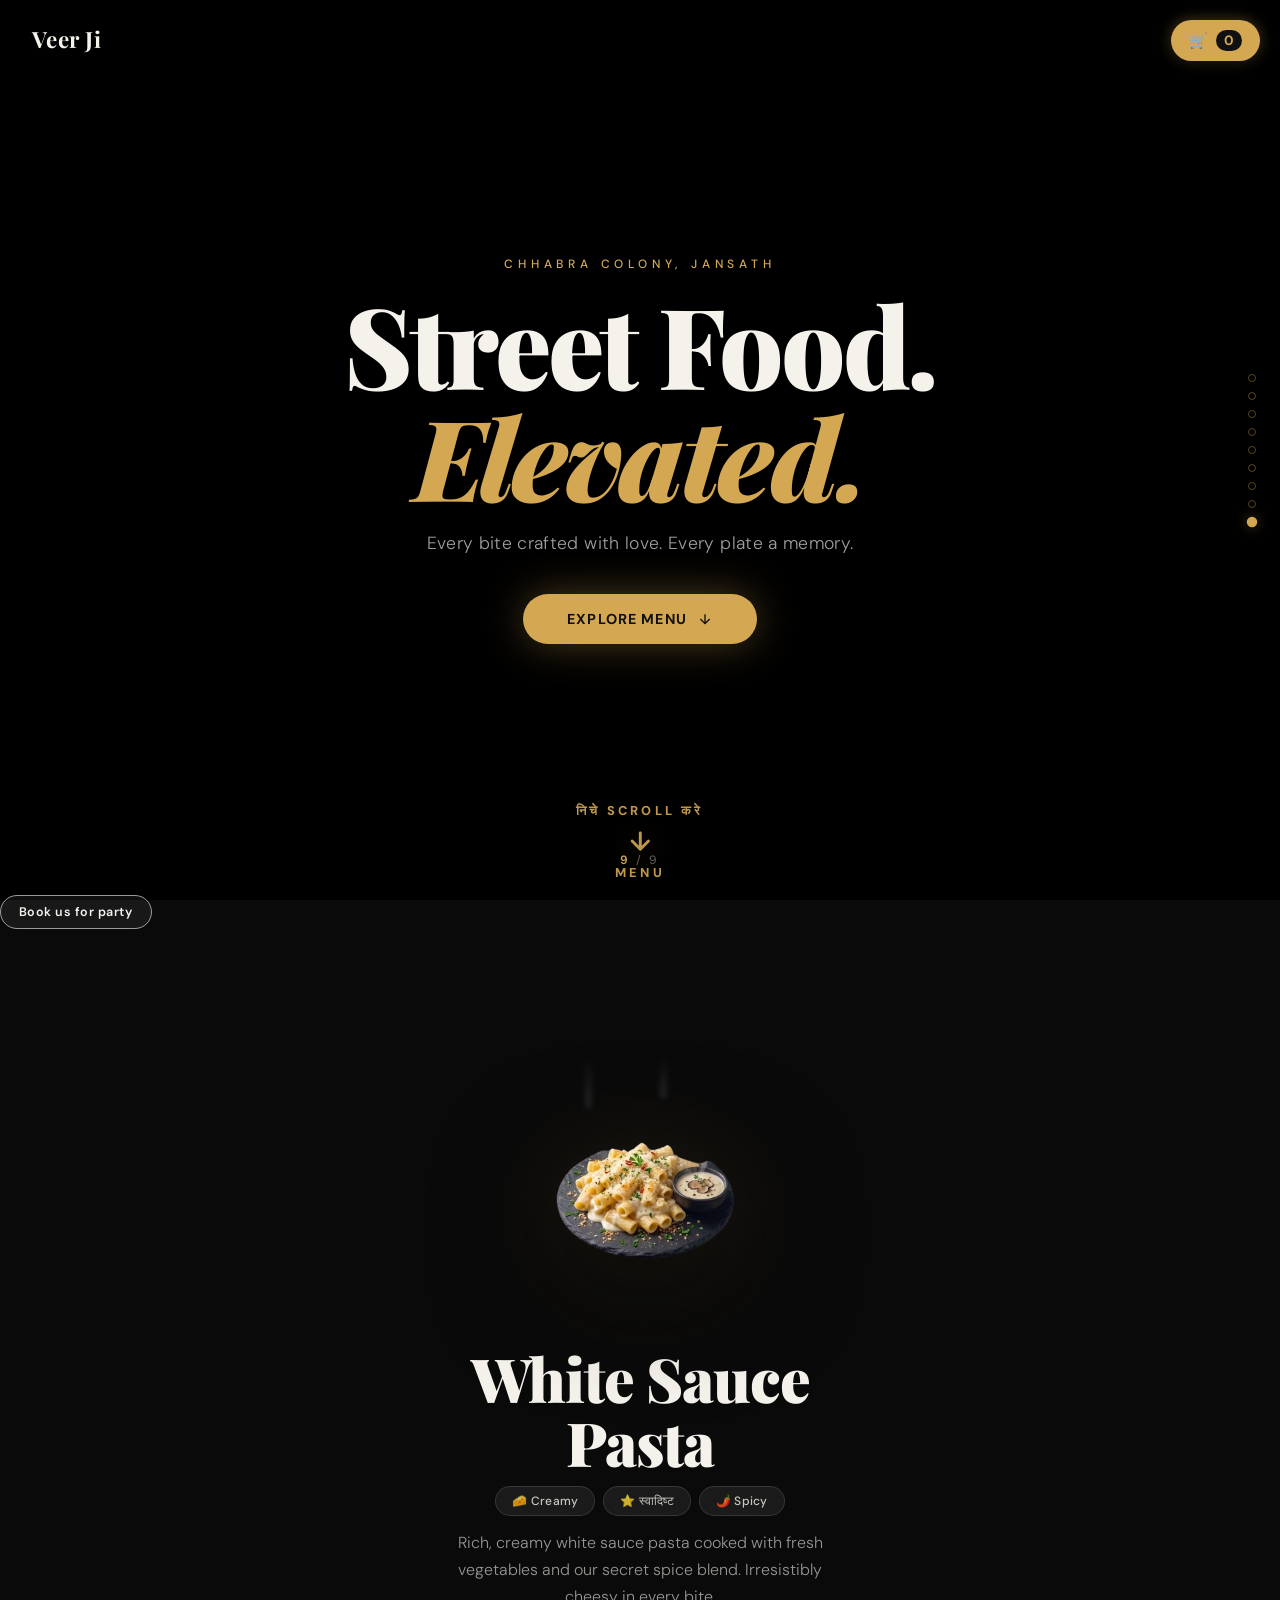
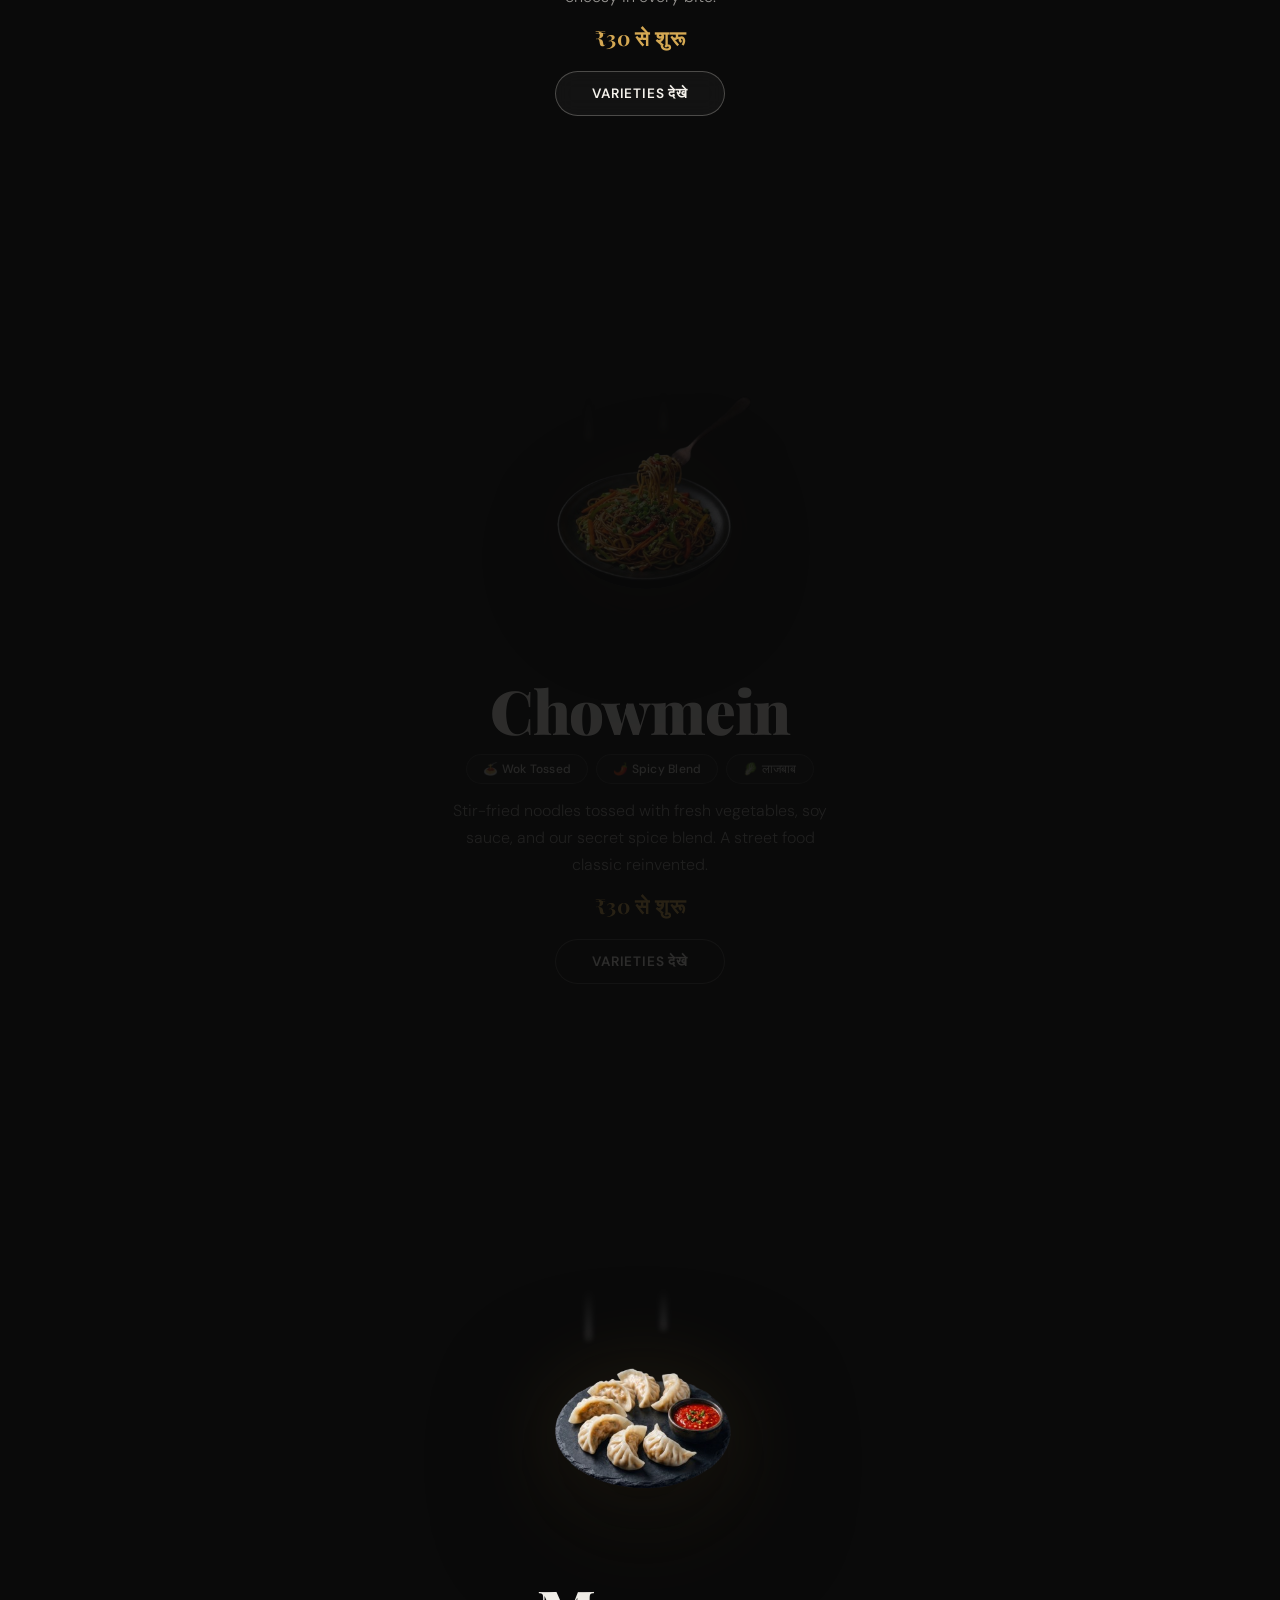
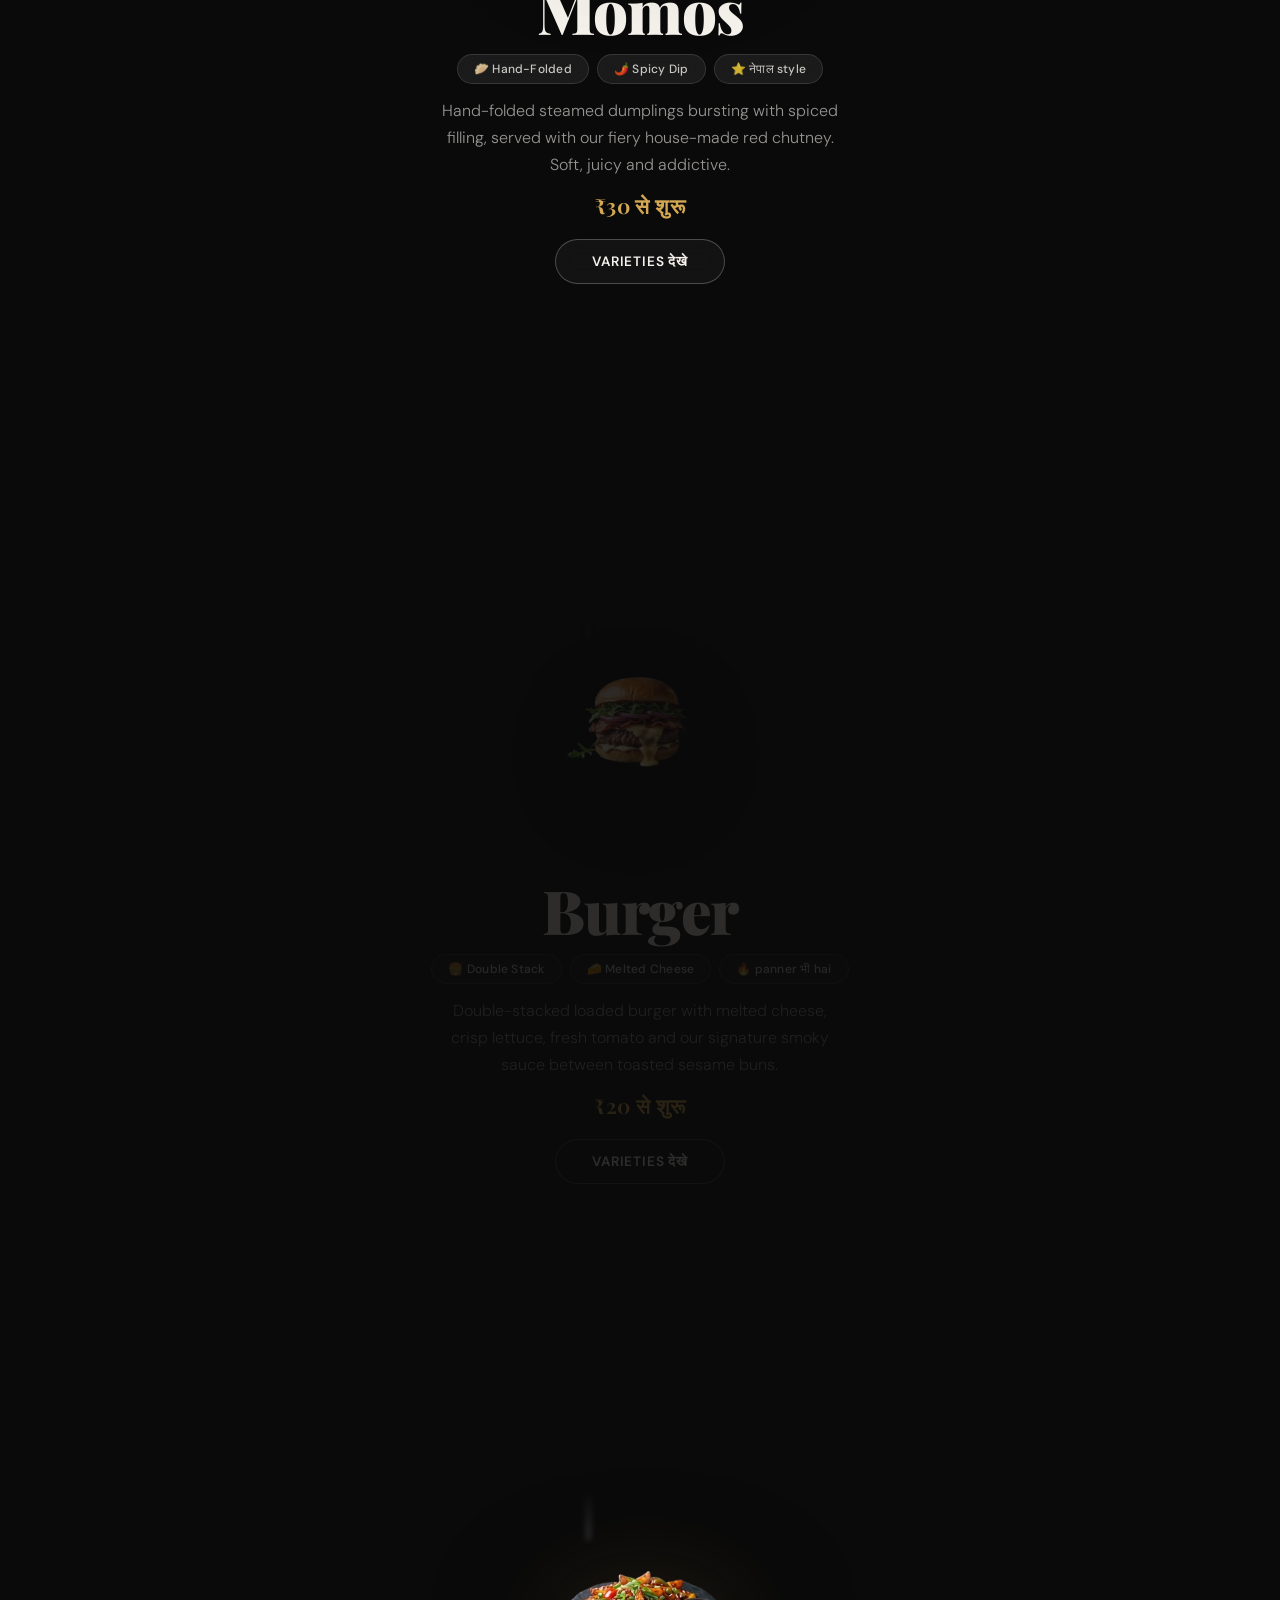
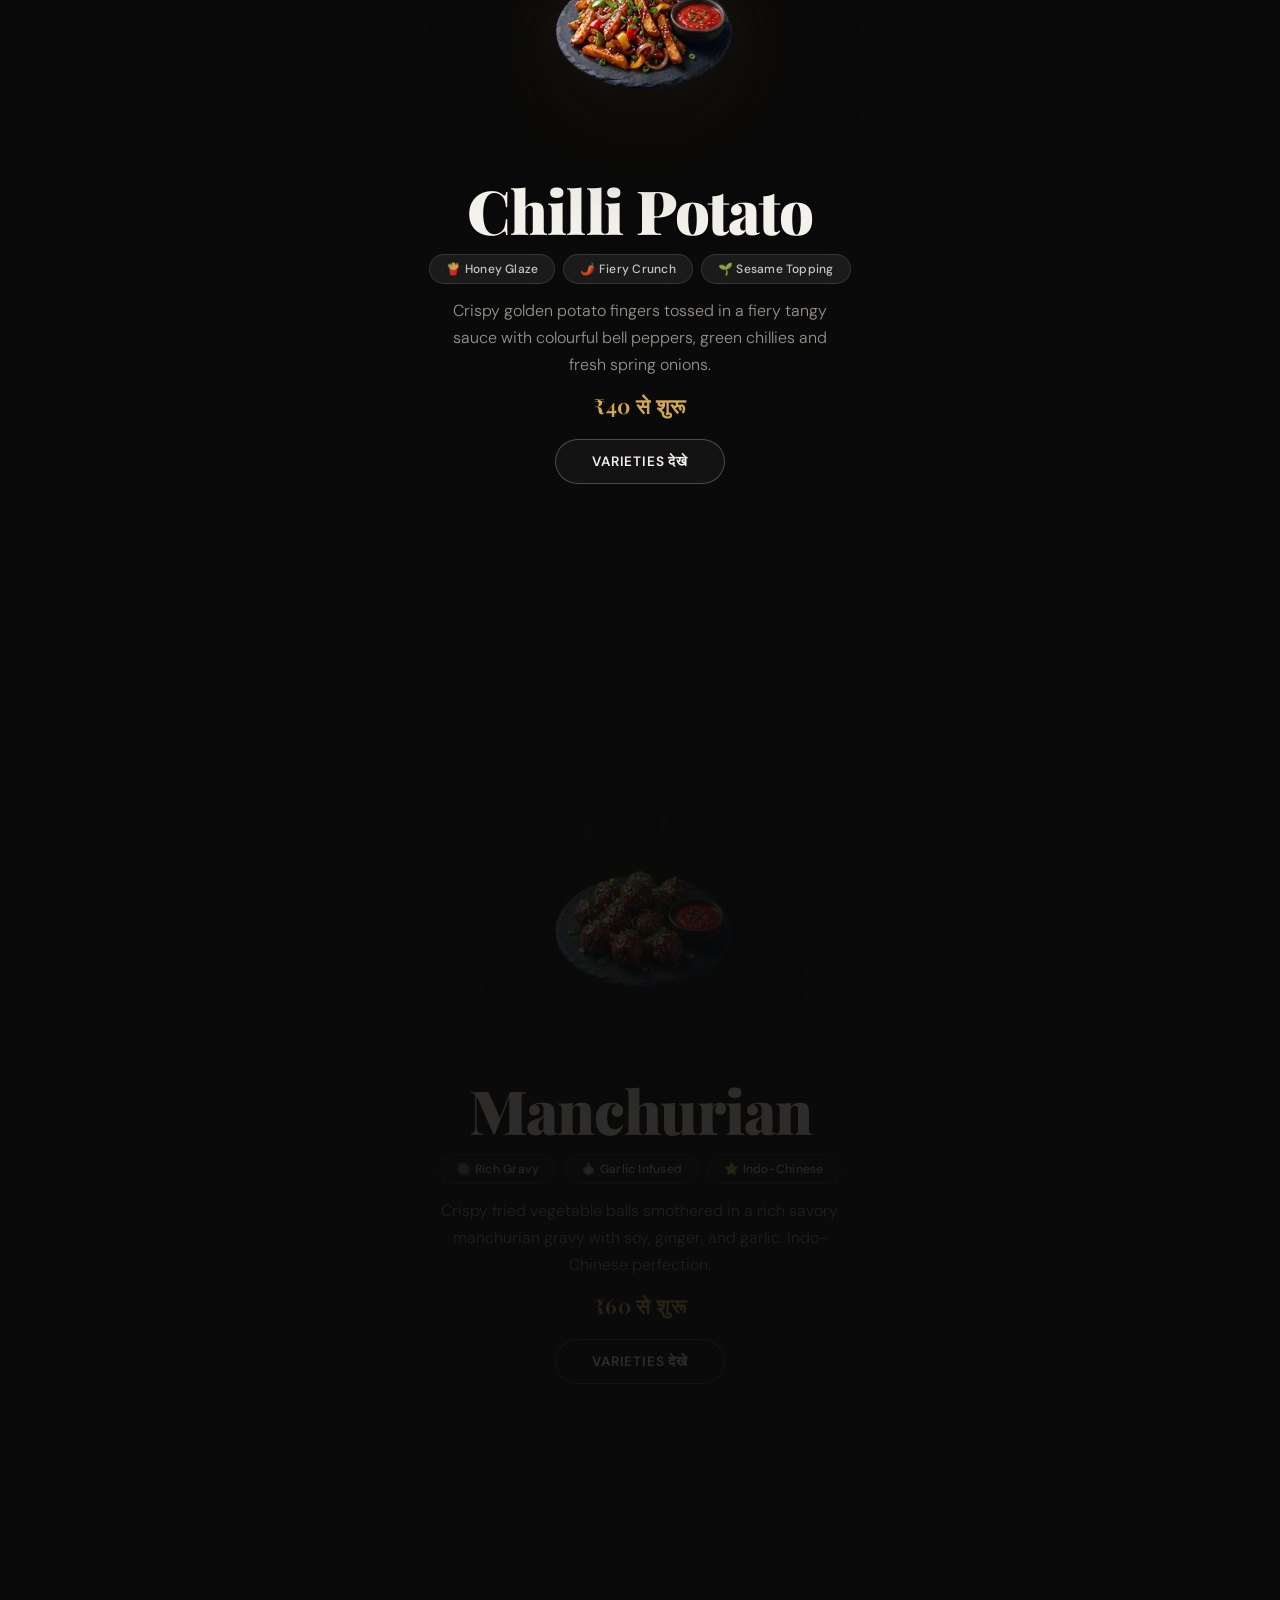
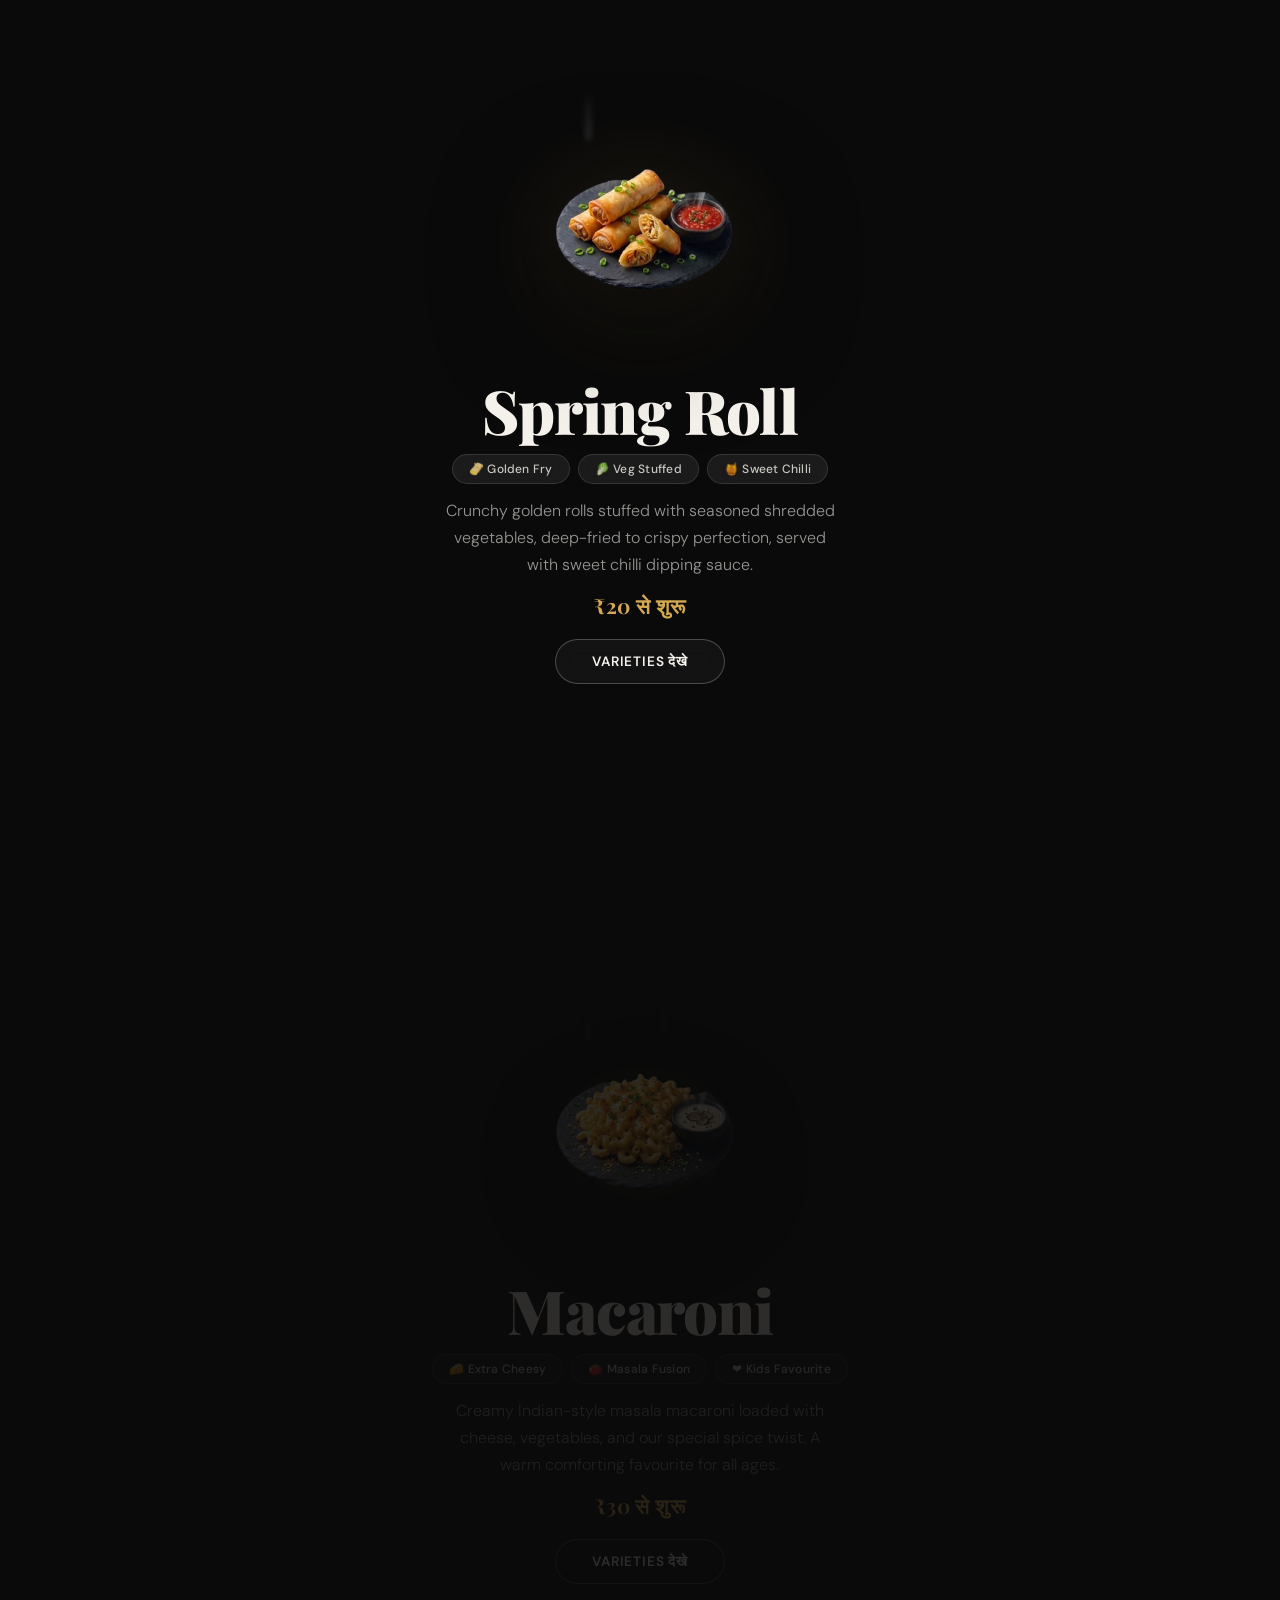
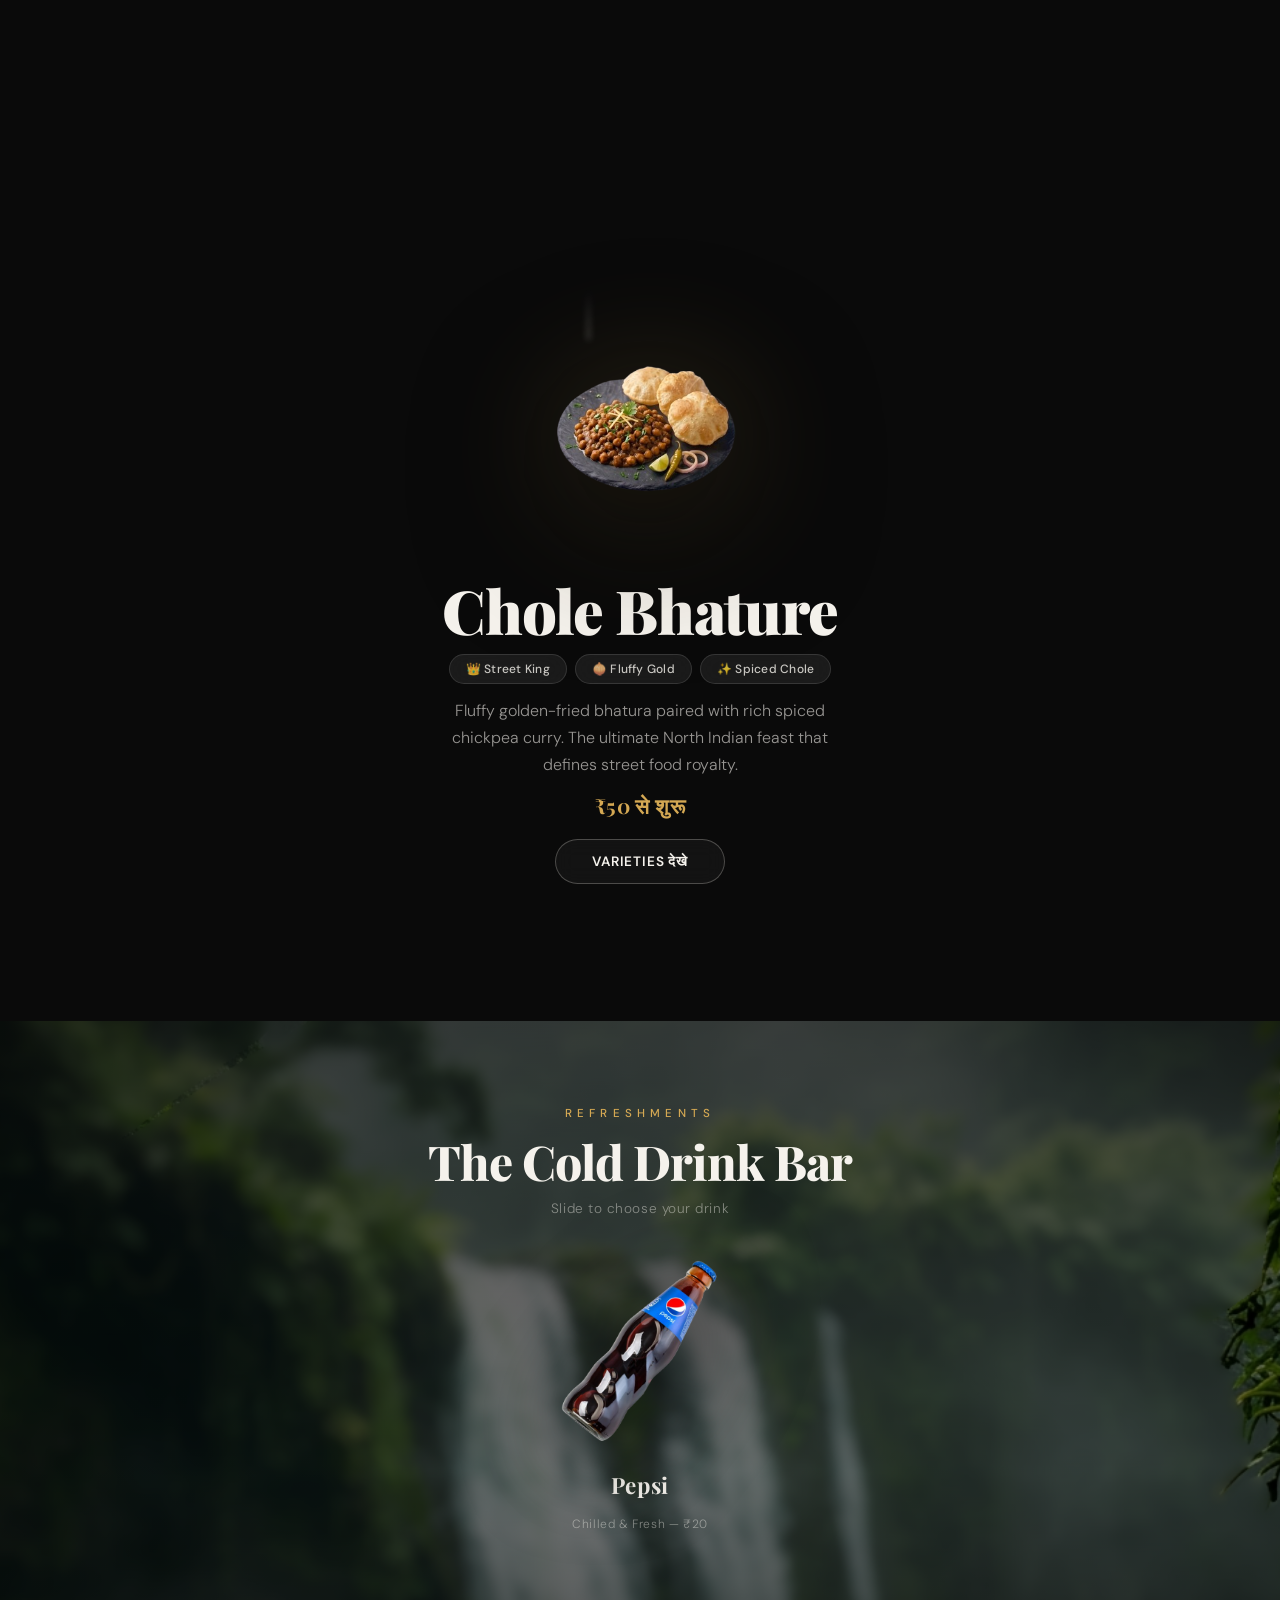
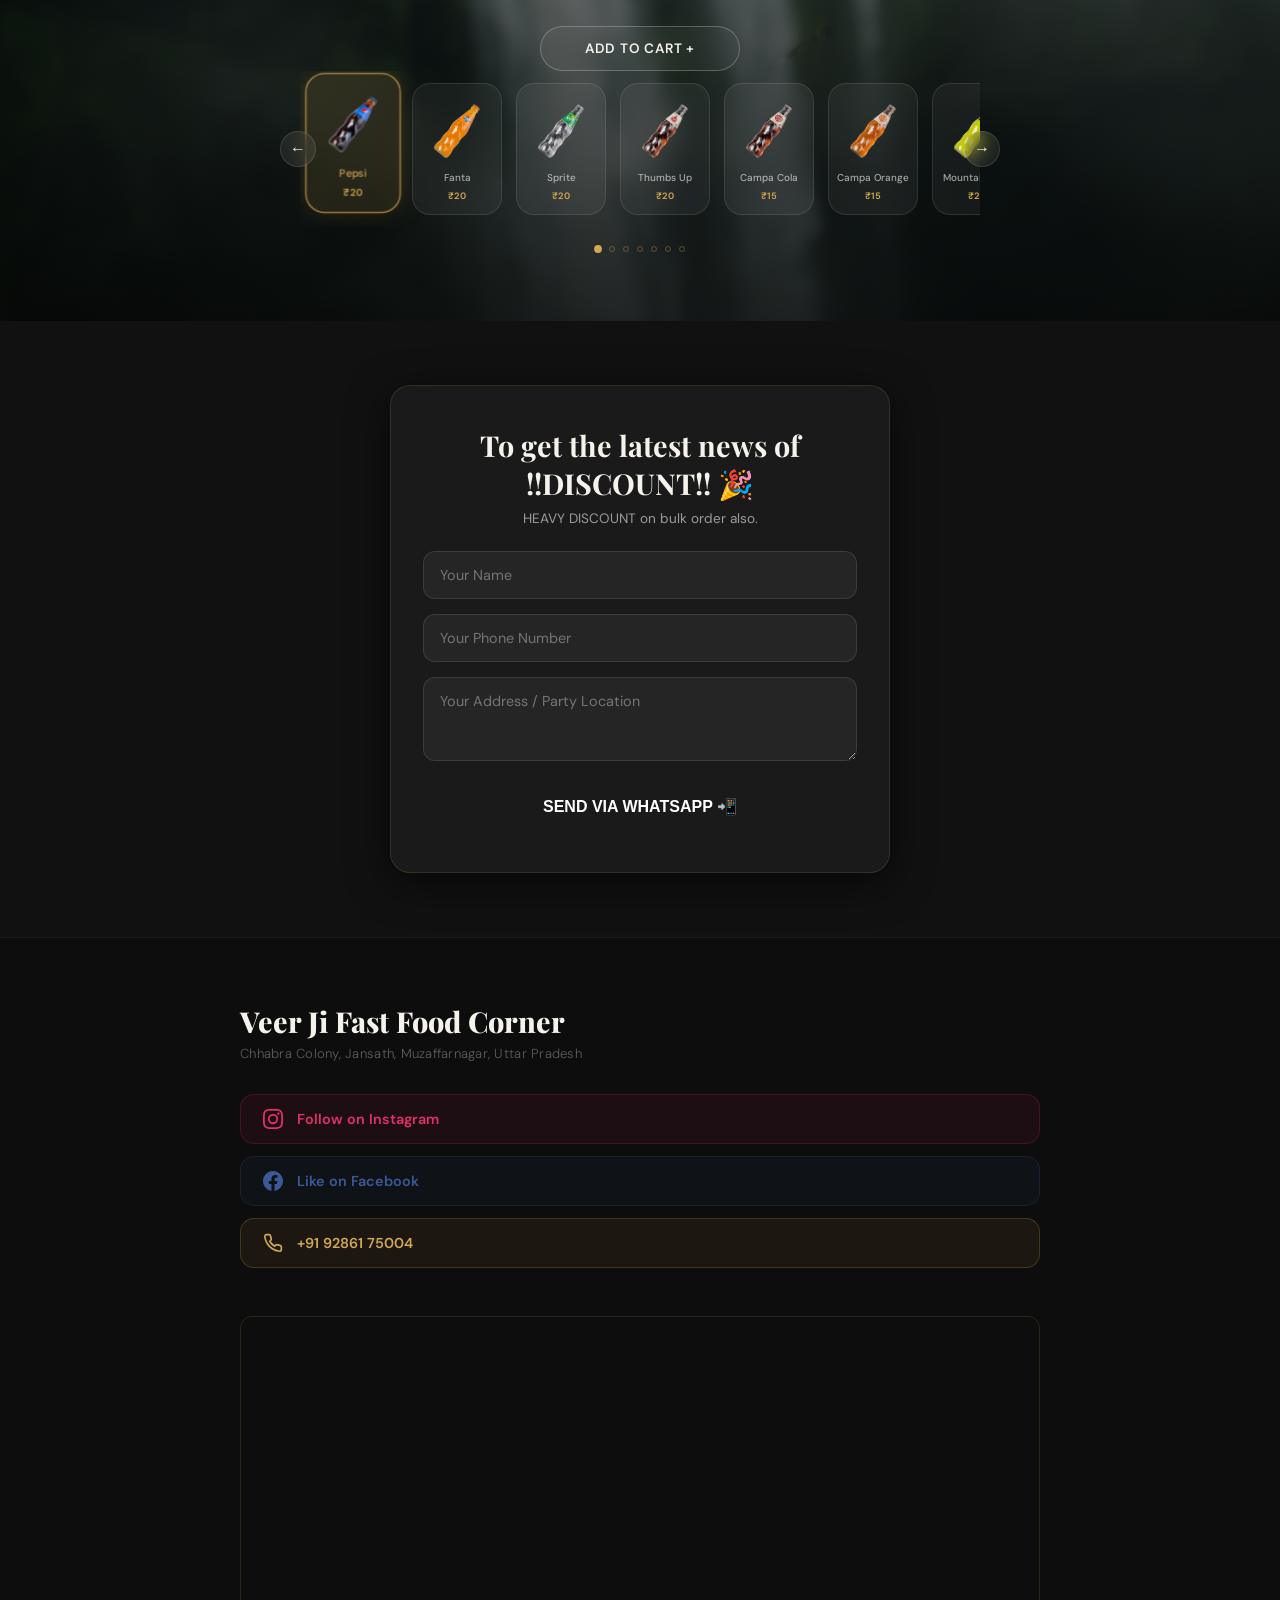
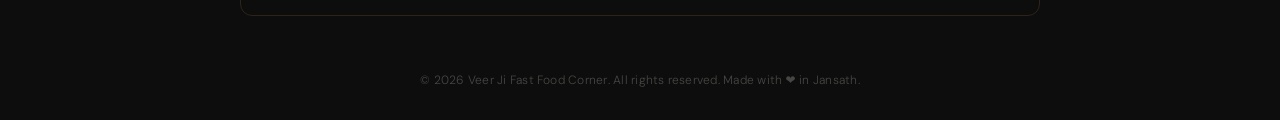
==== commit 32864867: "Update index.html" ====
--- a/index.html
+++ b/index.html
@@ -656,6 +656,90 @@
     </div>
   </footer>
 
+  <script>
+    // FIX 1: This automatically updates your cart bubble when the page opens!
+    function initCartCounter() {
+      try {
+        var cart = JSON.parse(sessionStorage.getItem('veerji_cart') || '[]');
+        var totalItems = cart.reduce((sum, item) => sum + item.qty, 0);
+        var counterEl = document.getElementById('main-cart-counter');
+        if (counterEl) {
+          counterEl.textContent = totalItems;
+        }
+      } catch(e) { console.log(e); }
+    }
+
+    // FIX 2: The fixed drink-adding brain
+    function addCurrentDrinkToCart(btnElement) {
+      var nameEl = document.getElementById('glass-drink-name');
+      if (!nameEl) return;
+      
+      var drinkName = nameEl.textContent.trim();
+      var drinkPrice = 20; // Default price
+
+      // Smart check: Campa drinks are ₹15, others are ₹20
+      if (drinkName.toLowerCase().includes('campa')) {
+        drinkPrice = 15;
+      }
+
+      var itemID = 'drink-' + drinkName.toLowerCase().replace(/\s+/g, '-');
+      var cart = JSON.parse(sessionStorage.getItem('veerji_cart') || '[]');
+
+      // Check if drink already exists
+      var existingItem = cart.find(function(item) { return item.id === itemID; });
+      if (existingItem) {
+        existingItem.qty += 1;
+      } else {
+        cart.push({
+          id: itemID,
+          name: drinkName,
+          price: drinkPrice,
+          parent: 'Cold Drinks',
+          qty: 1
+        });
+      }
+
+      // Save back to memory
+      sessionStorage.setItem('veerji_cart', JSON.stringify(cart));
+
+      // INSTANTLY update the counter bubble on screen!
+      var totalItems = cart.reduce((sum, item) => sum + item.qty, 0);
+      var counterEl = document.getElementById('main-cart-counter');
+      if (counterEl) {
+        counterEl.textContent = totalItems;
+      }
+
+      // Smooth green button animation feedback
+      if (btnElement) {
+        var originalText = btnElement.innerHTML;
+        btnElement.innerHTML = 'Added ✓';
+        btnElement.style.background = '#25D366'; // WhatsApp Green
+        btnElement.style.color = '#fff';
+        setTimeout(function() {
+          btnElement.innerHTML = originalText;
+          btnElement.style.background = '';
+          btnElement.style.color = '';
+        }, 1500);
+      }
+    }
+
+    // WhatsApp Inquiry Logic from earlier
+    function sendInquiry(event) {
+      event.preventDefault(); 
+      var customerName = document.getElementById('inq-name').value;
+      var customerPhone = document.getElementById('inq-phone').value;
+      var customerAddress = document.getElementById('inq-address').value;
+
+      var textMsg = "Hello Veer Ji Fast Food! 👋\n\nI want to get the HEAVY DISCOUNT on a bulk order.\n\n*Customer Details:*\n• Name: " + customerName + "\n• Phone: " + customerPhone + "\n• Address: " + customerAddress + "\n\nPlease contact me back!";
+      var waLink = "https://wa.me/919286175004?text=" + encodeURIComponent(textMsg);
+      window.open(waLink, '_blank');
+      document.getElementById('wa-inquiry-form').reset();
+    }
+
+    // Run the counter check automatically as soon as the page loads
+    window.addEventListener('DOMContentLoaded', initCartCounter);
+  </script>
+
   <script src="script.js"></script>
 </body>
 </html>
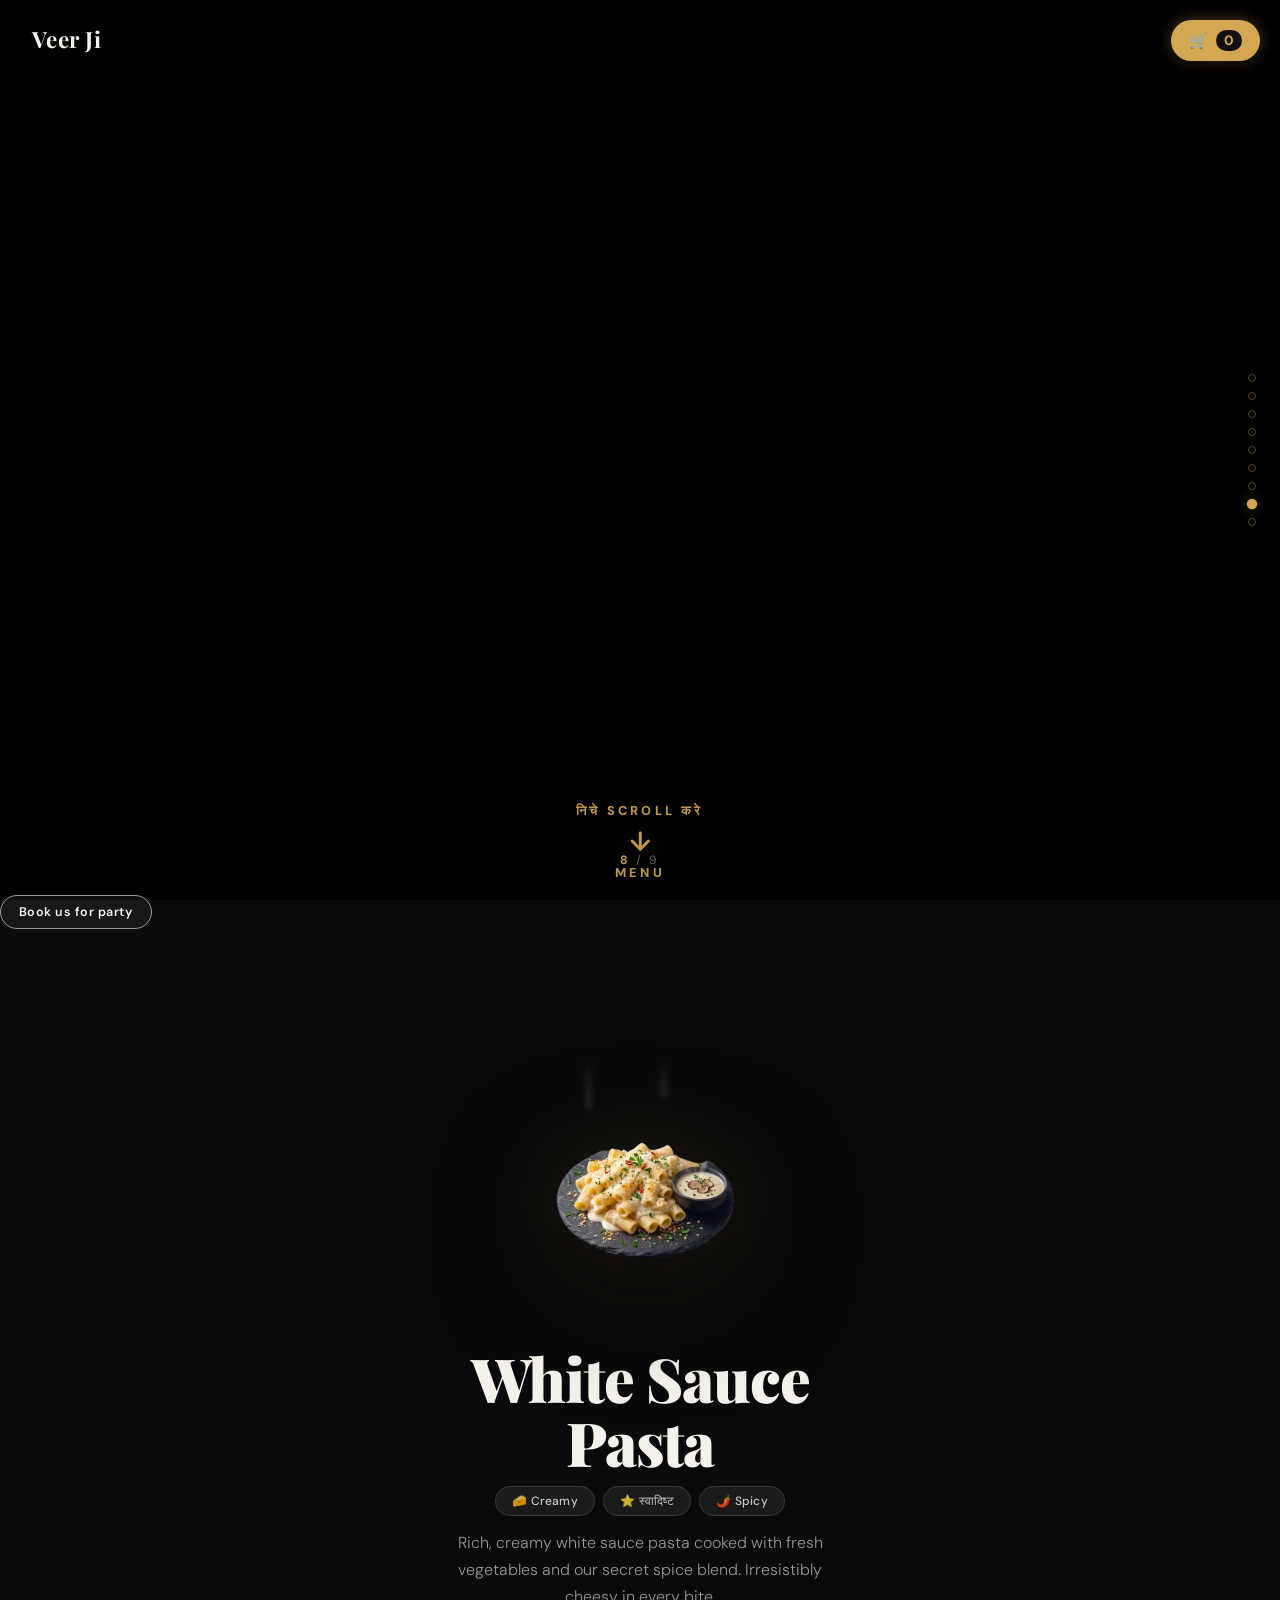
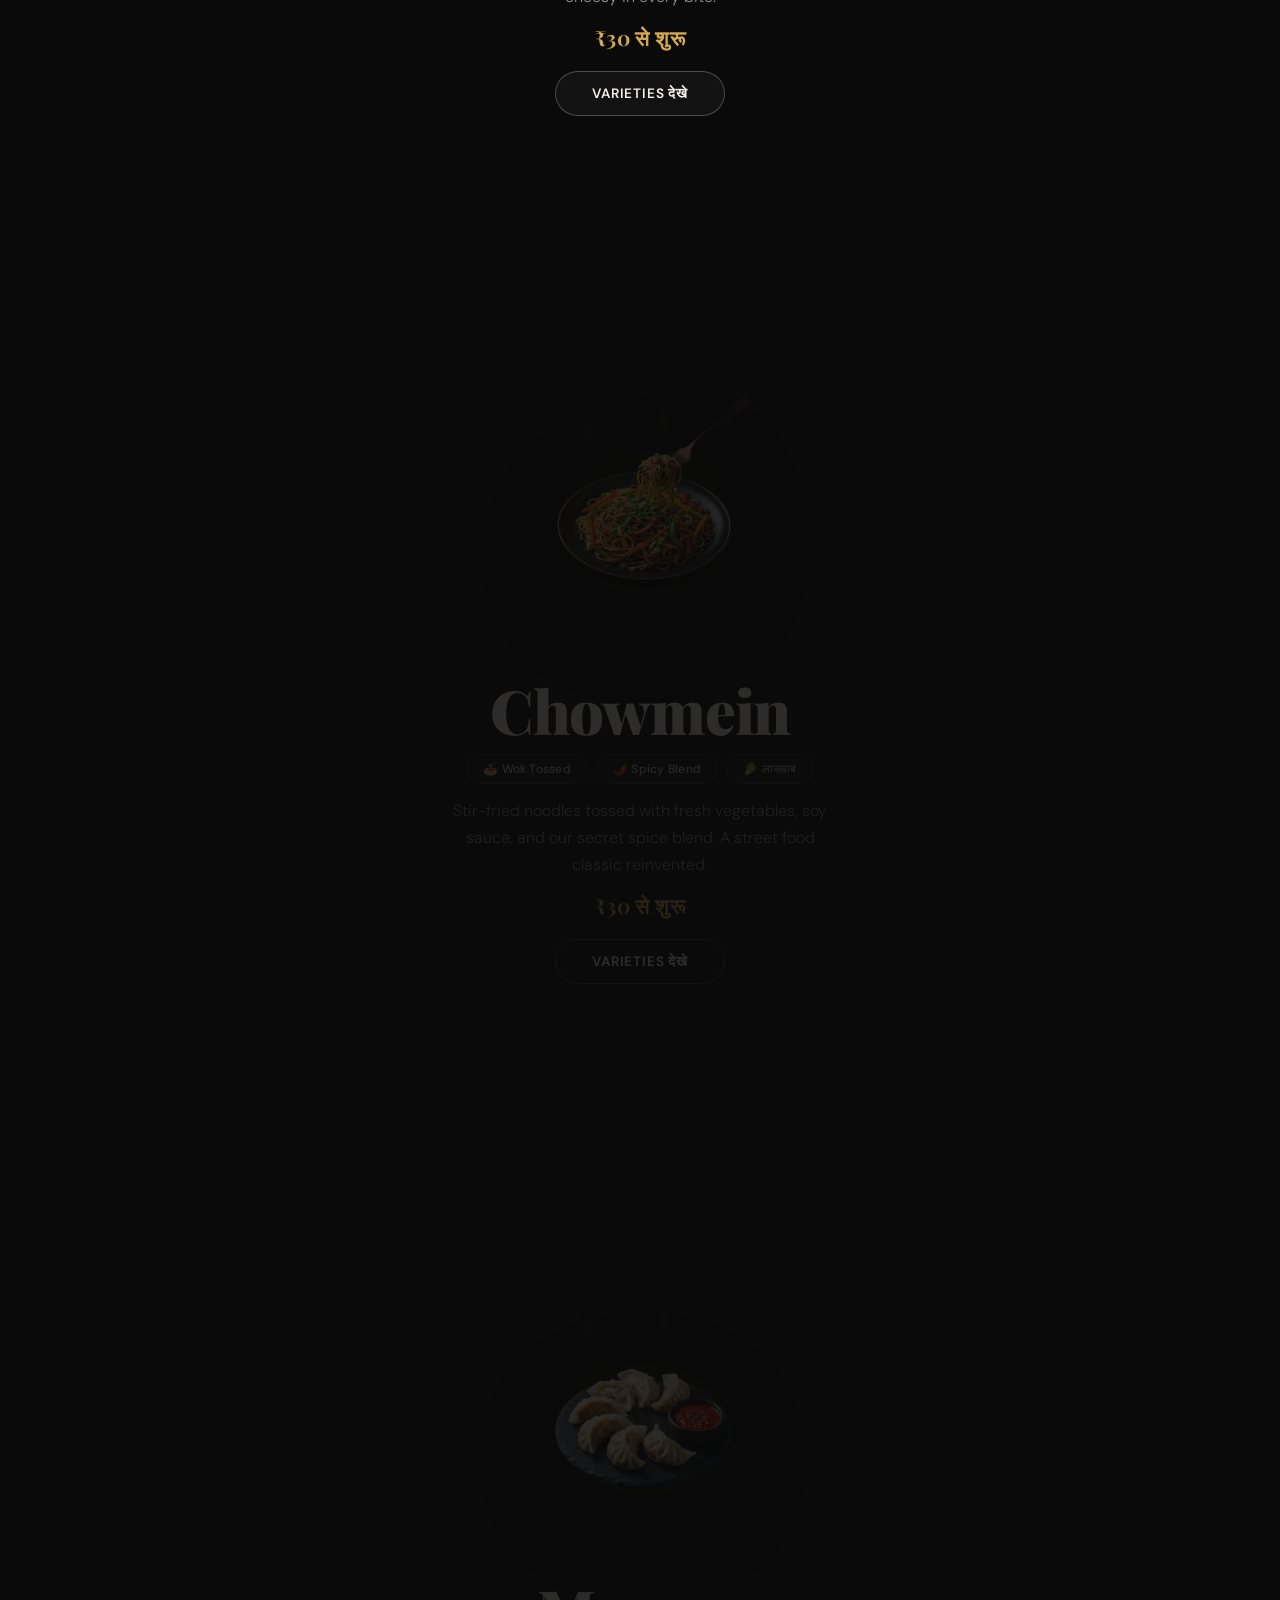
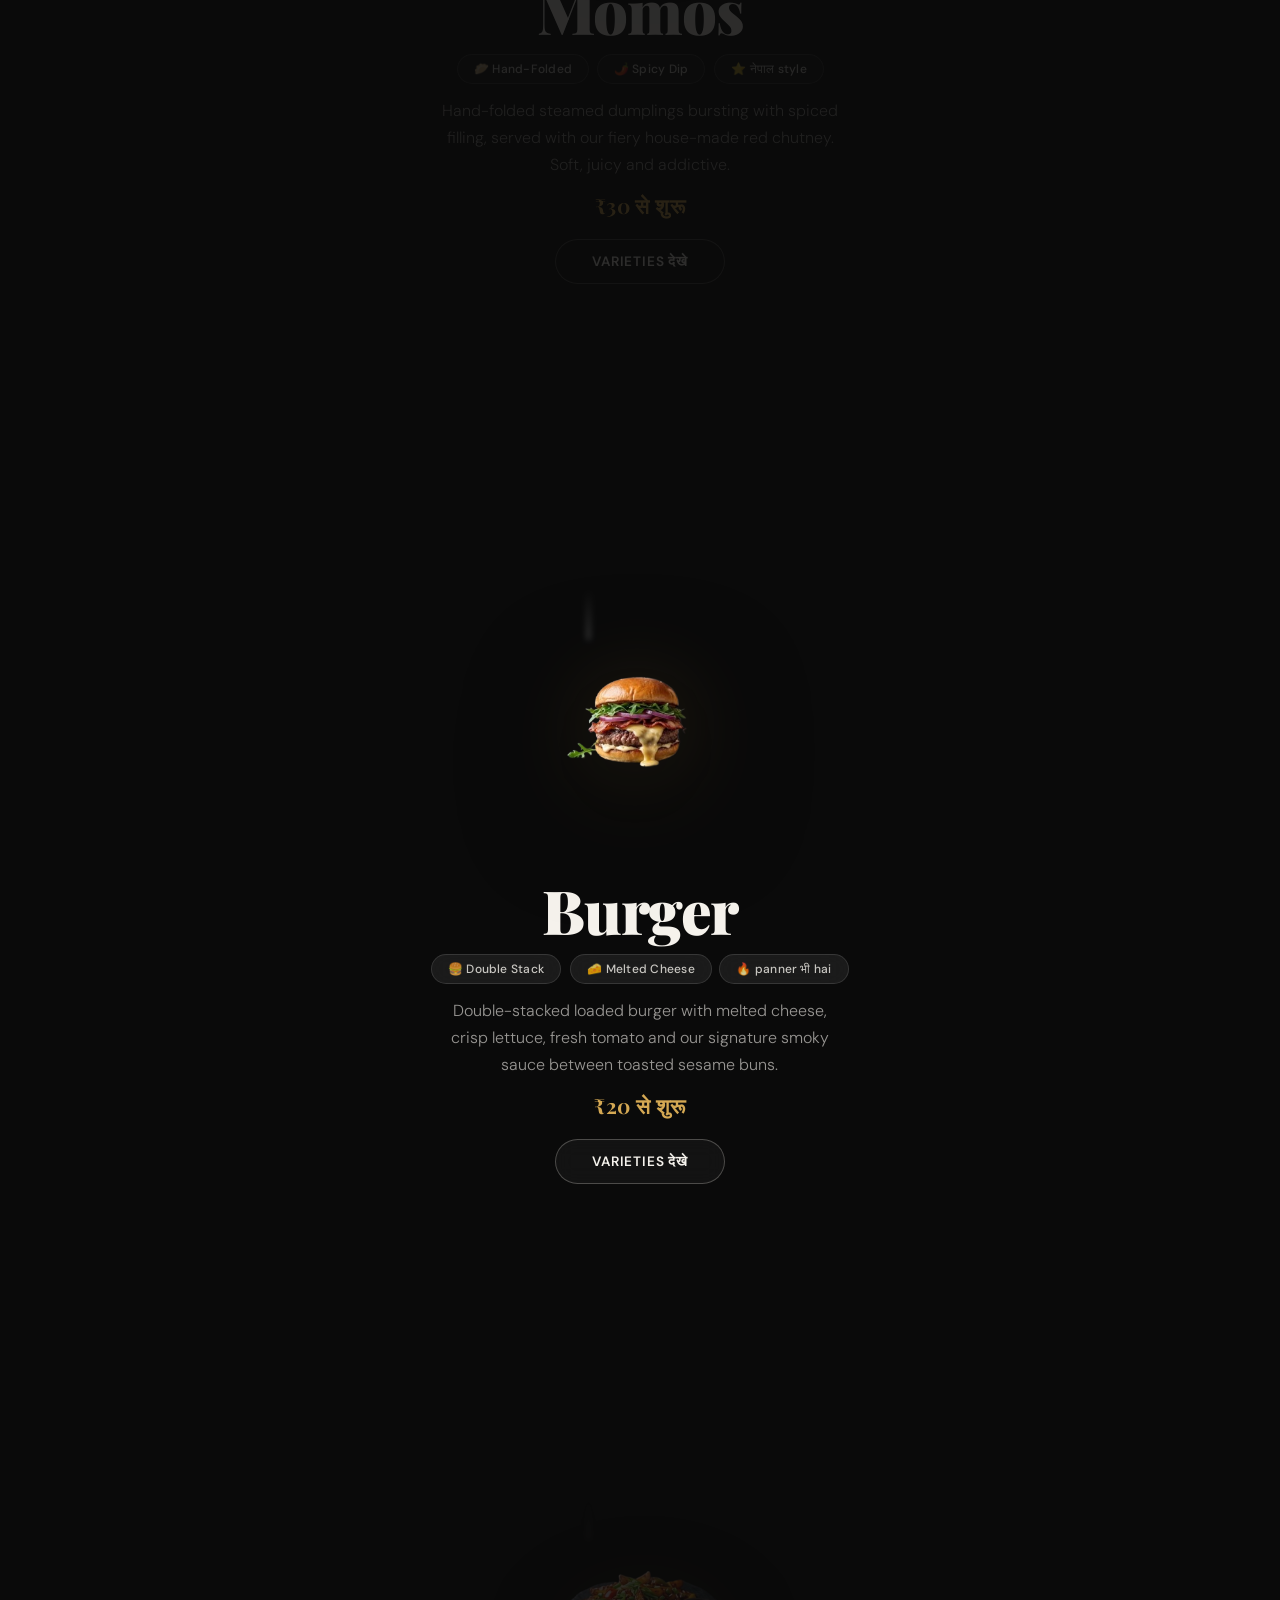
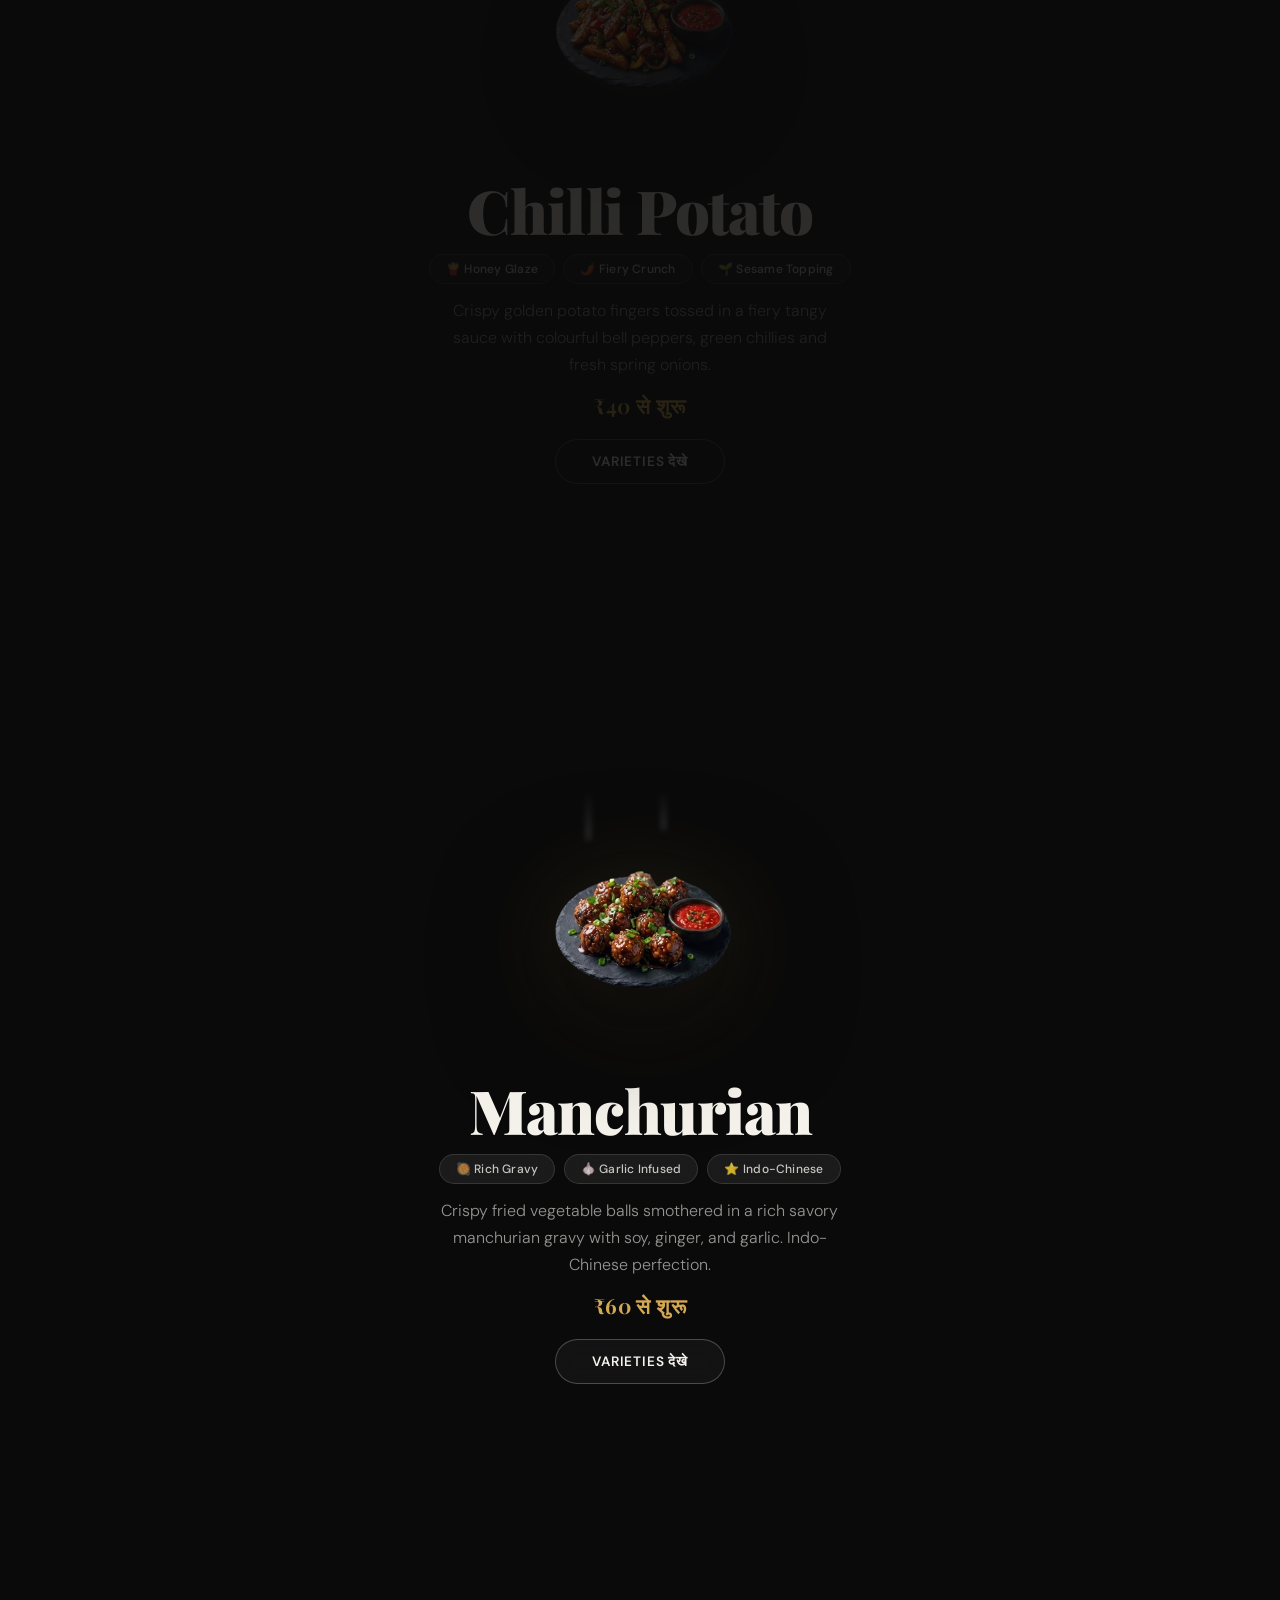
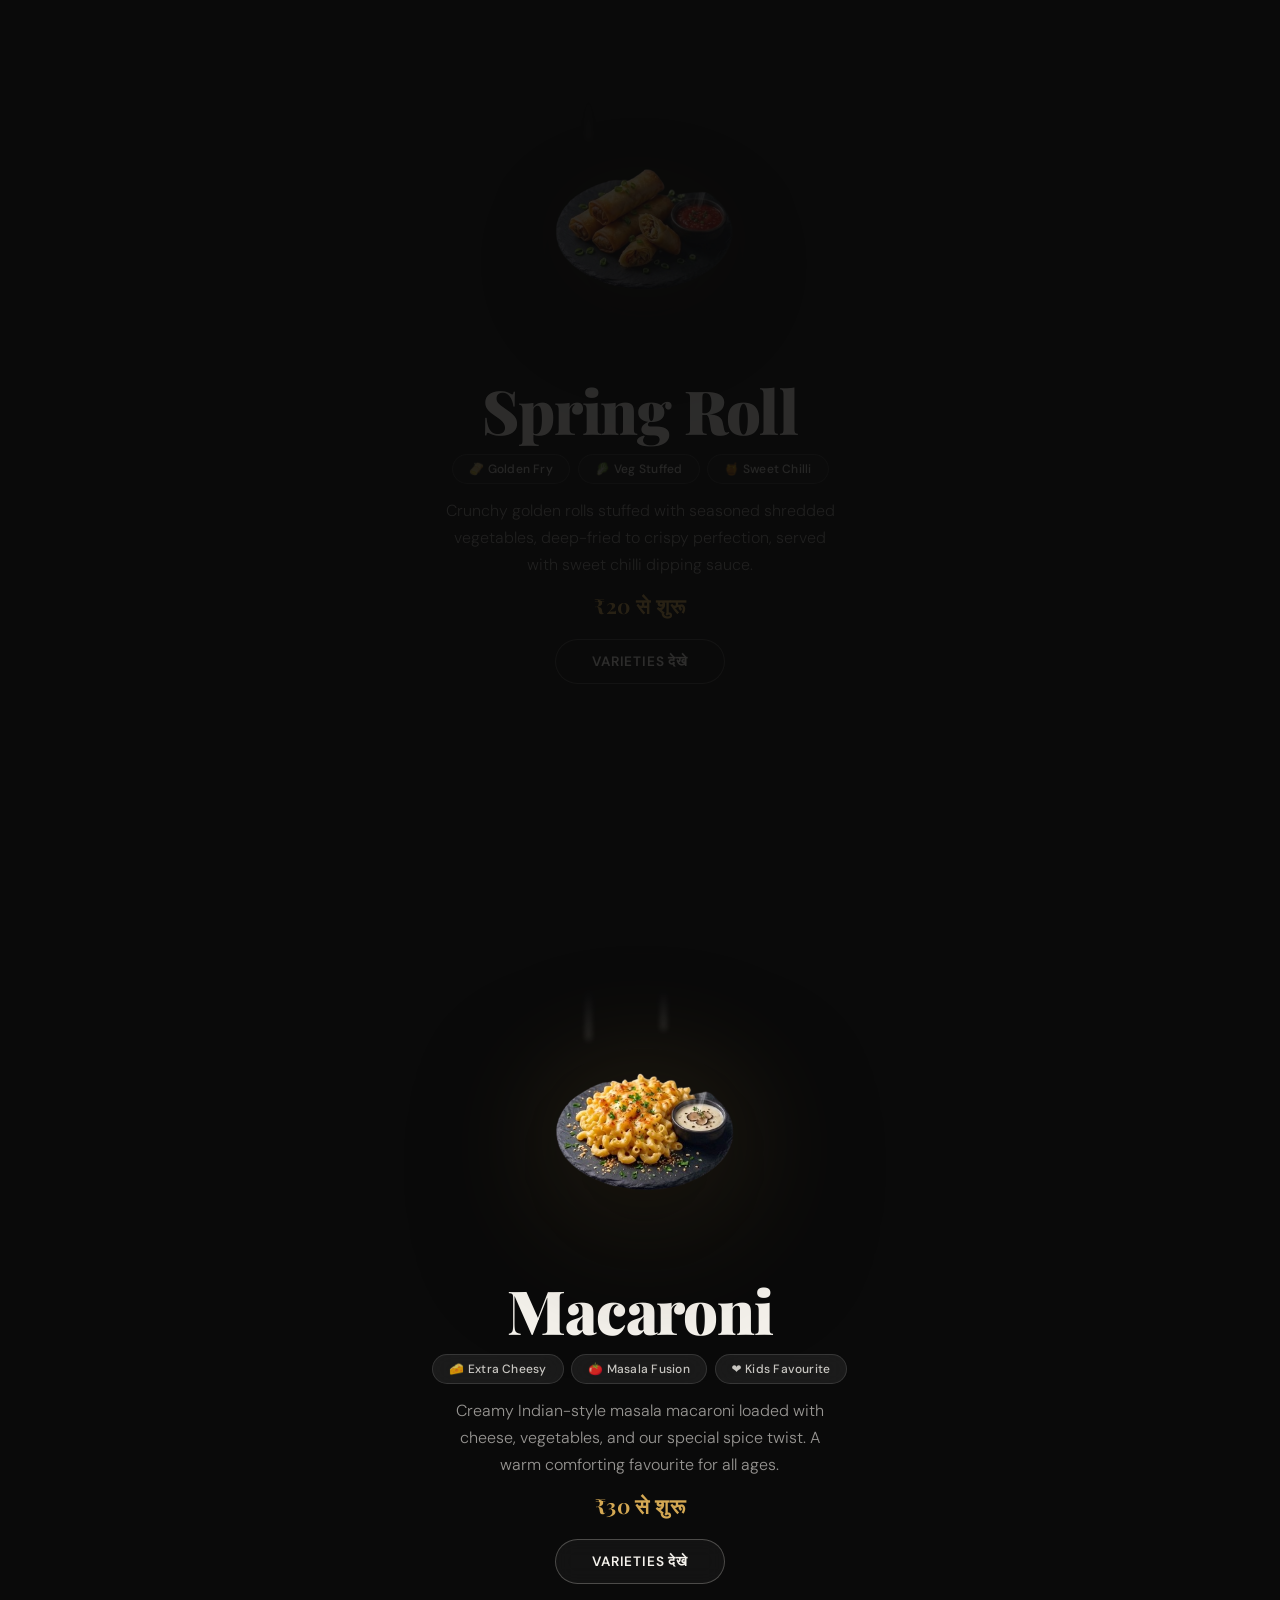
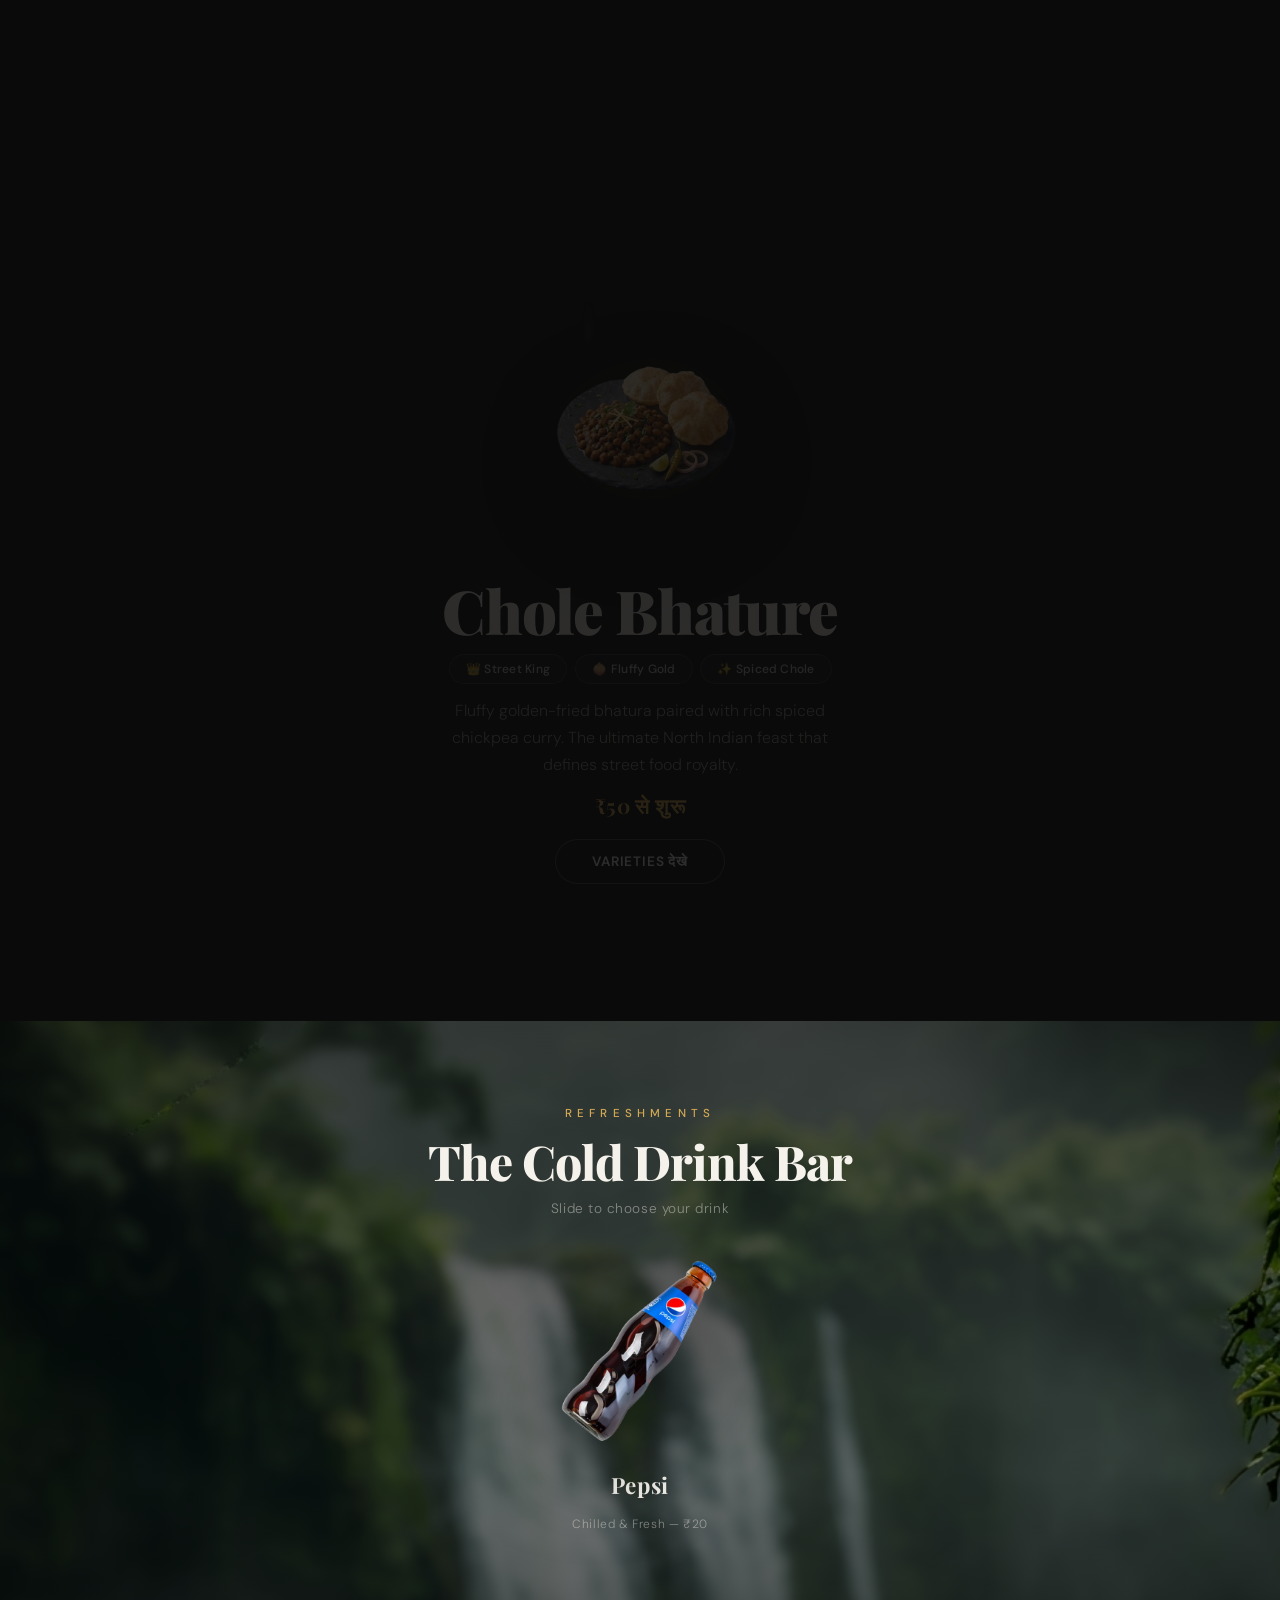
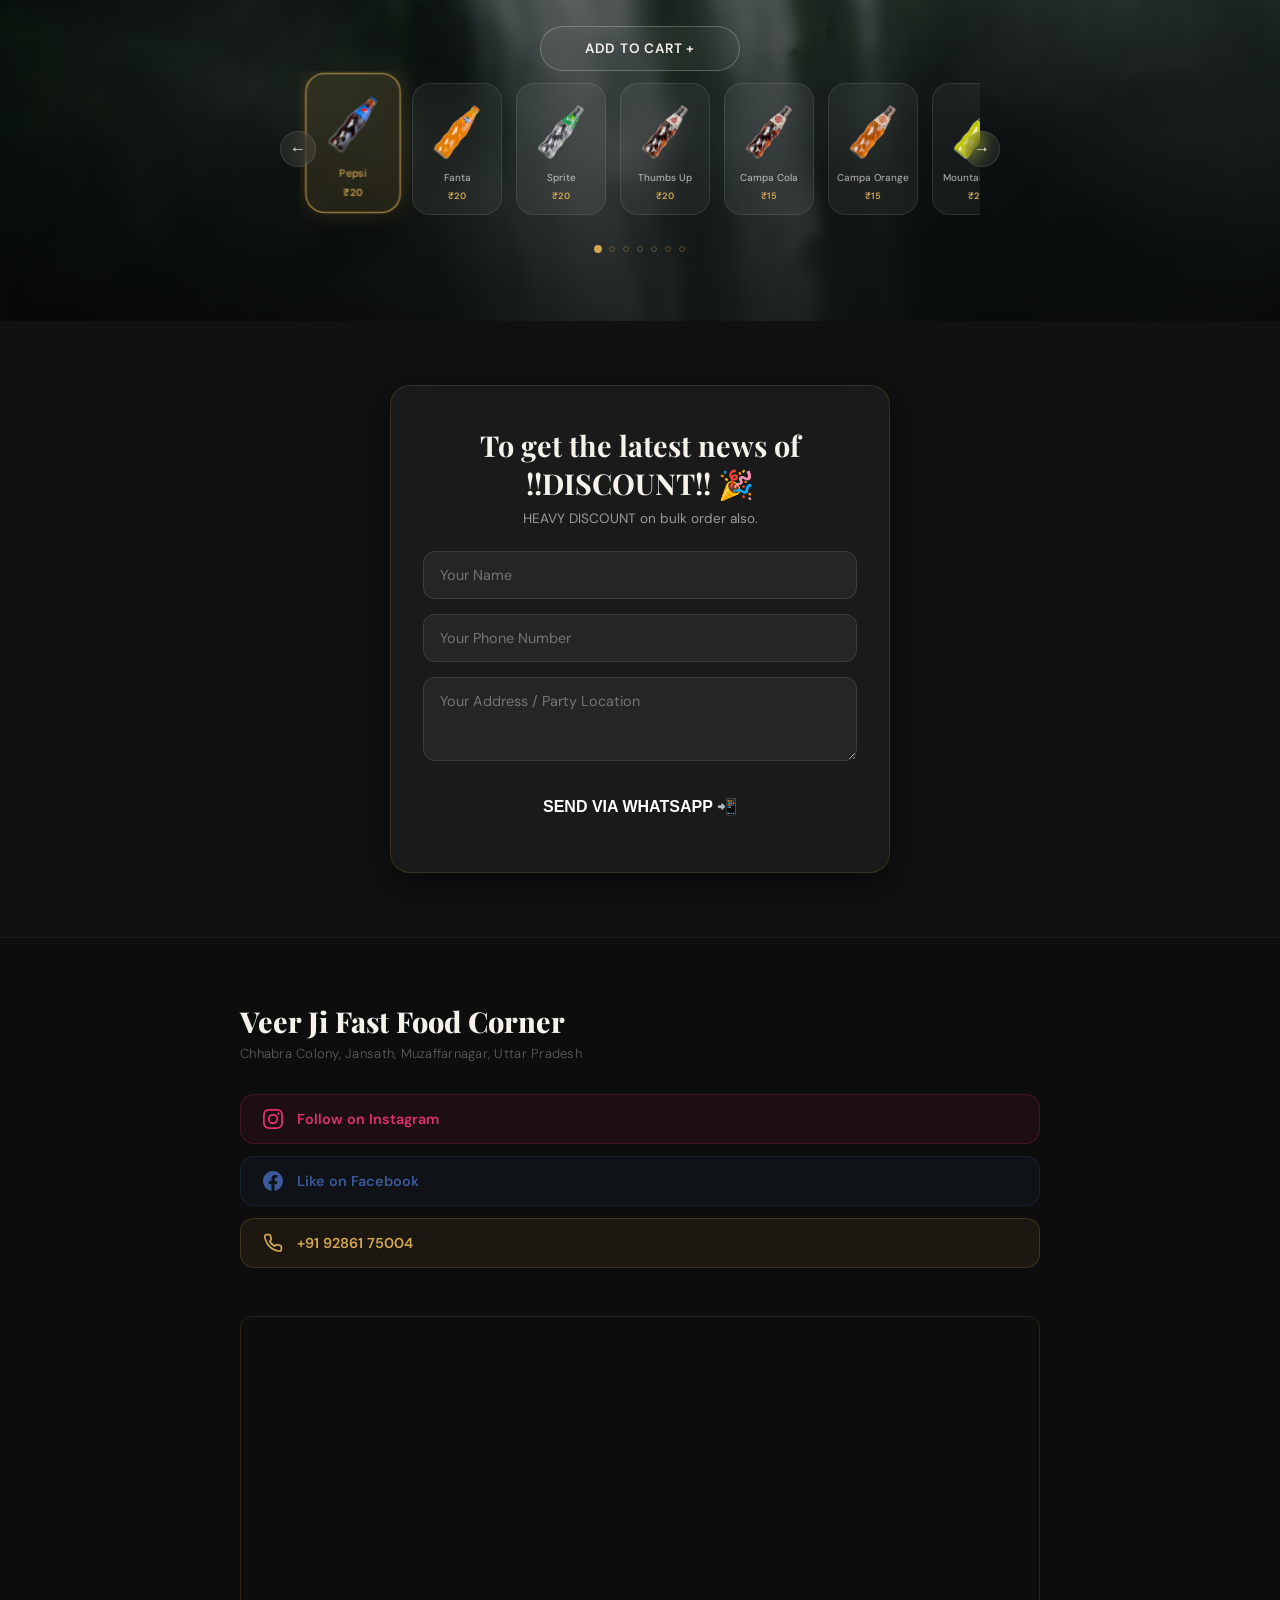
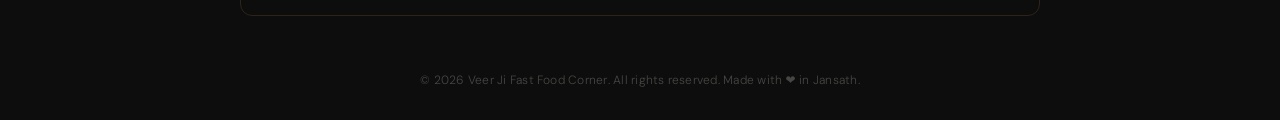
==== commit 6cc1b843: "Update index.html" ====
--- a/index.html
+++ b/index.html
@@ -419,11 +419,11 @@
         >
       </div>
       <p class="glass-drink-name" id="glass-drink-name">Pepsi</p>
-      <p class="glass-drink-sub">Chilled & Fresh — ₹20</p>
+      <p class="glass-drink-sub">एक बार Button Green होने पर आपका सामान Cart में जुड़ चूका है — ₹20</p>
     </div>
       <!-- Current drink name below glass -->
       <p class="glass-drink-name" id="glass-drink-name">Pepsi</p>
-      <p class="glass-drink-sub">Chilled & Fresh — ₹20</p>
+      <p class="glass-drink-sub">एक बार Button हरा होने पर आपका सामान Cart में जुड़ चूका है  — ₹20</p>
     <button id="drink-add-btn" class="item-btn" style="margin-top: 1rem; width: 100%; max-width: 200px; justify-content: center;" onclick="addCurrentDrinkToCart(this)">
         Add to Cart +
       </button>
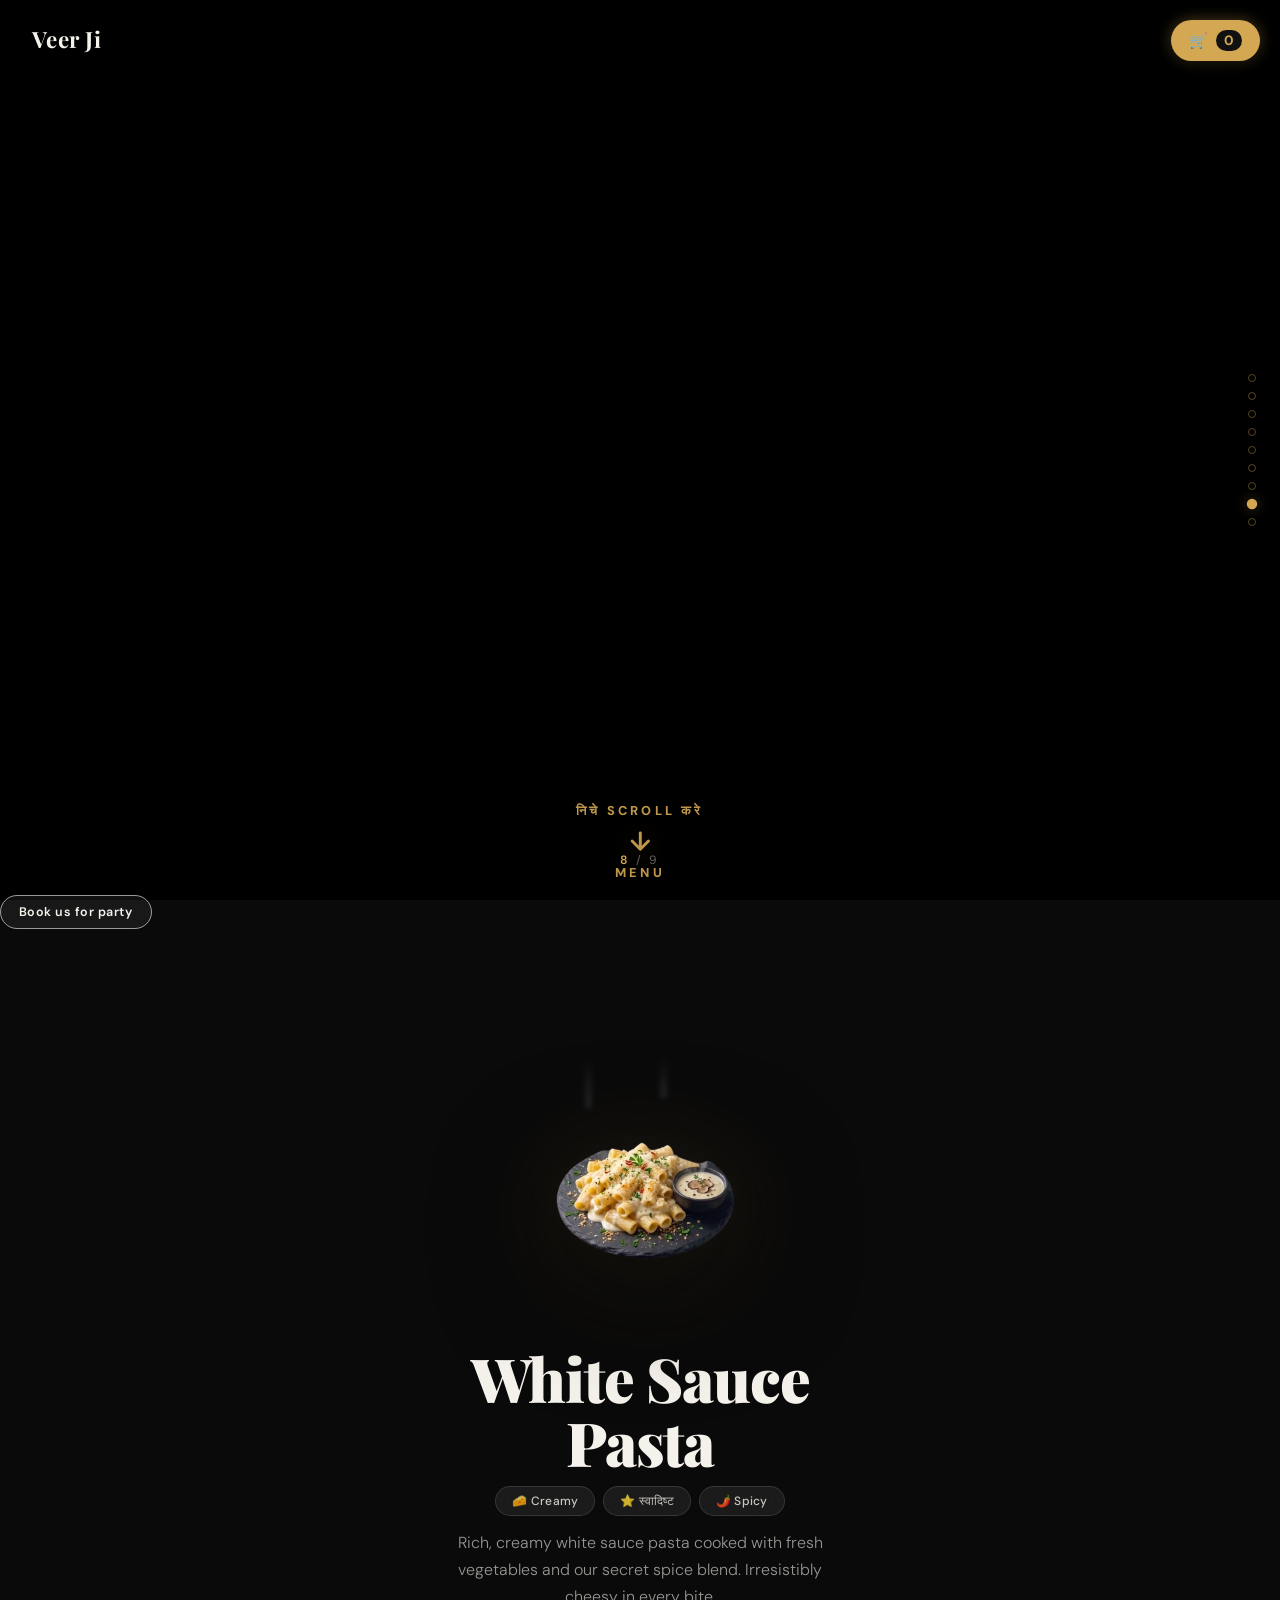
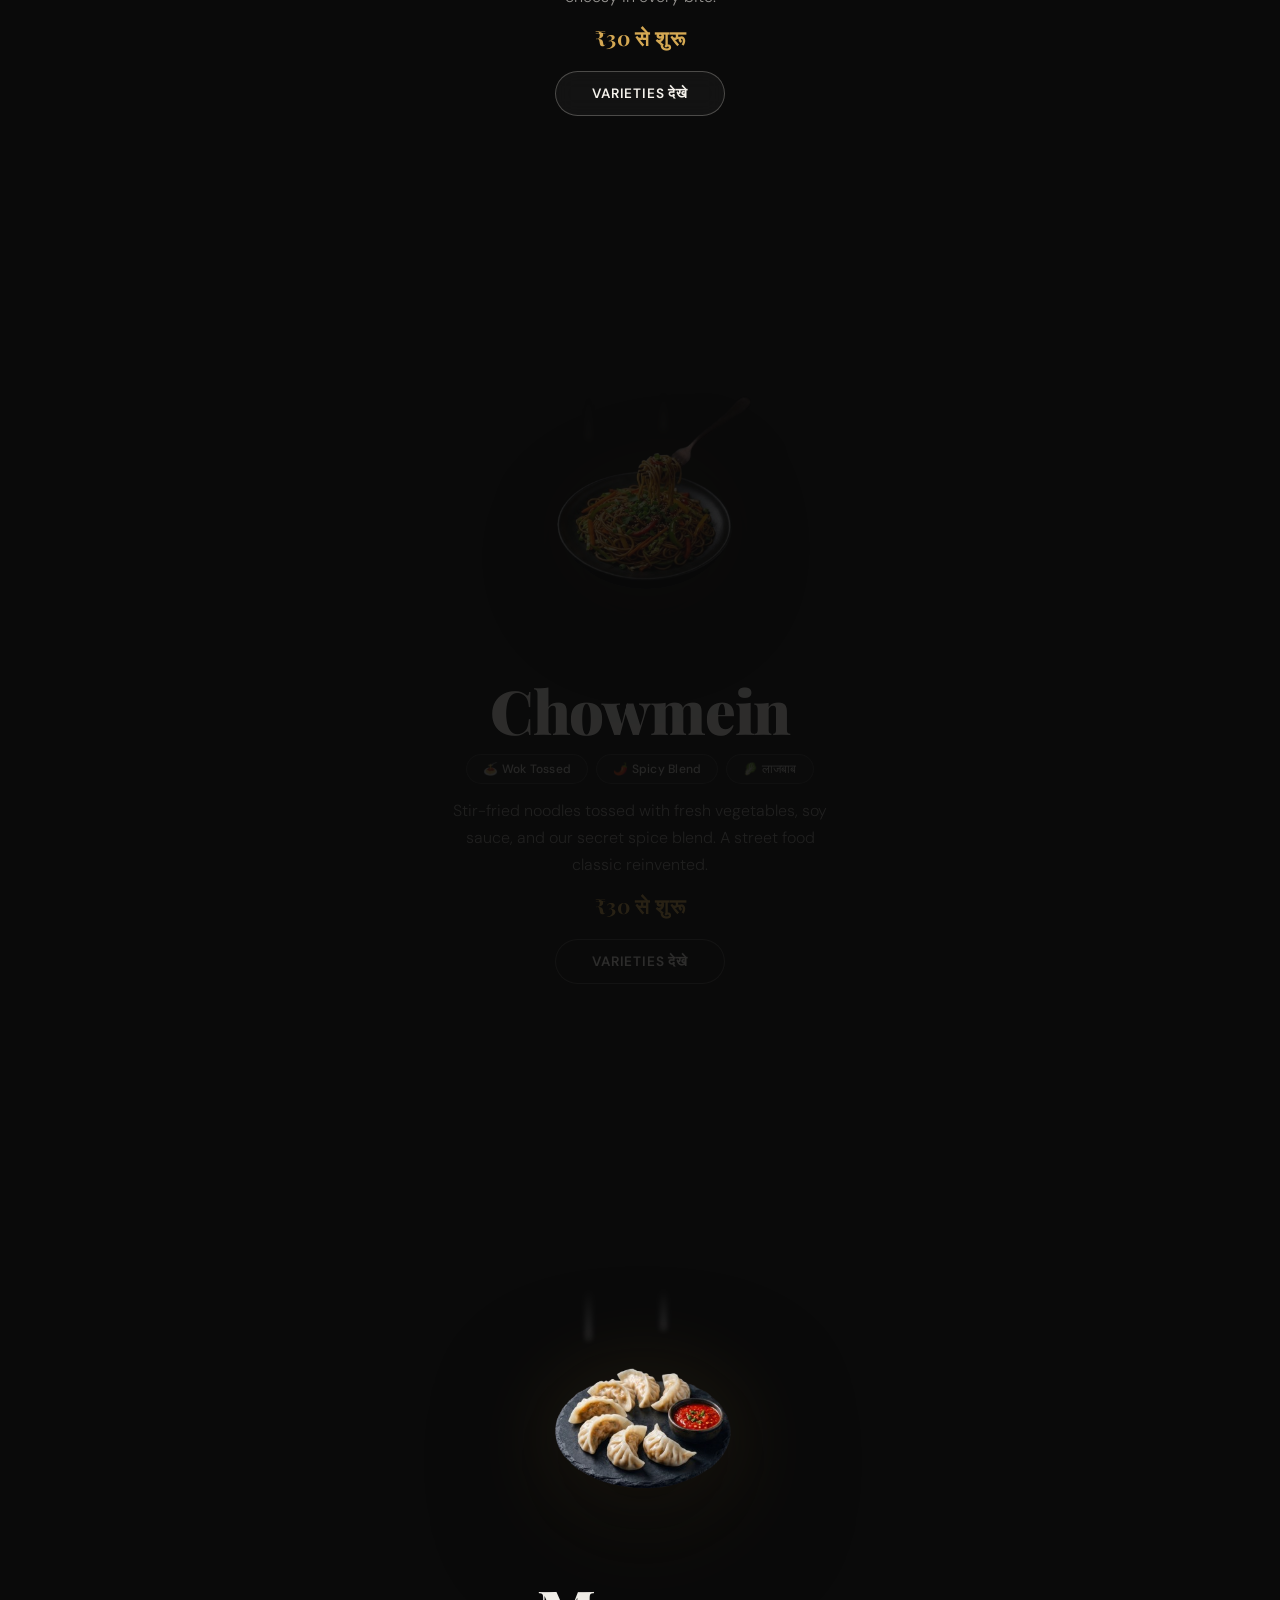
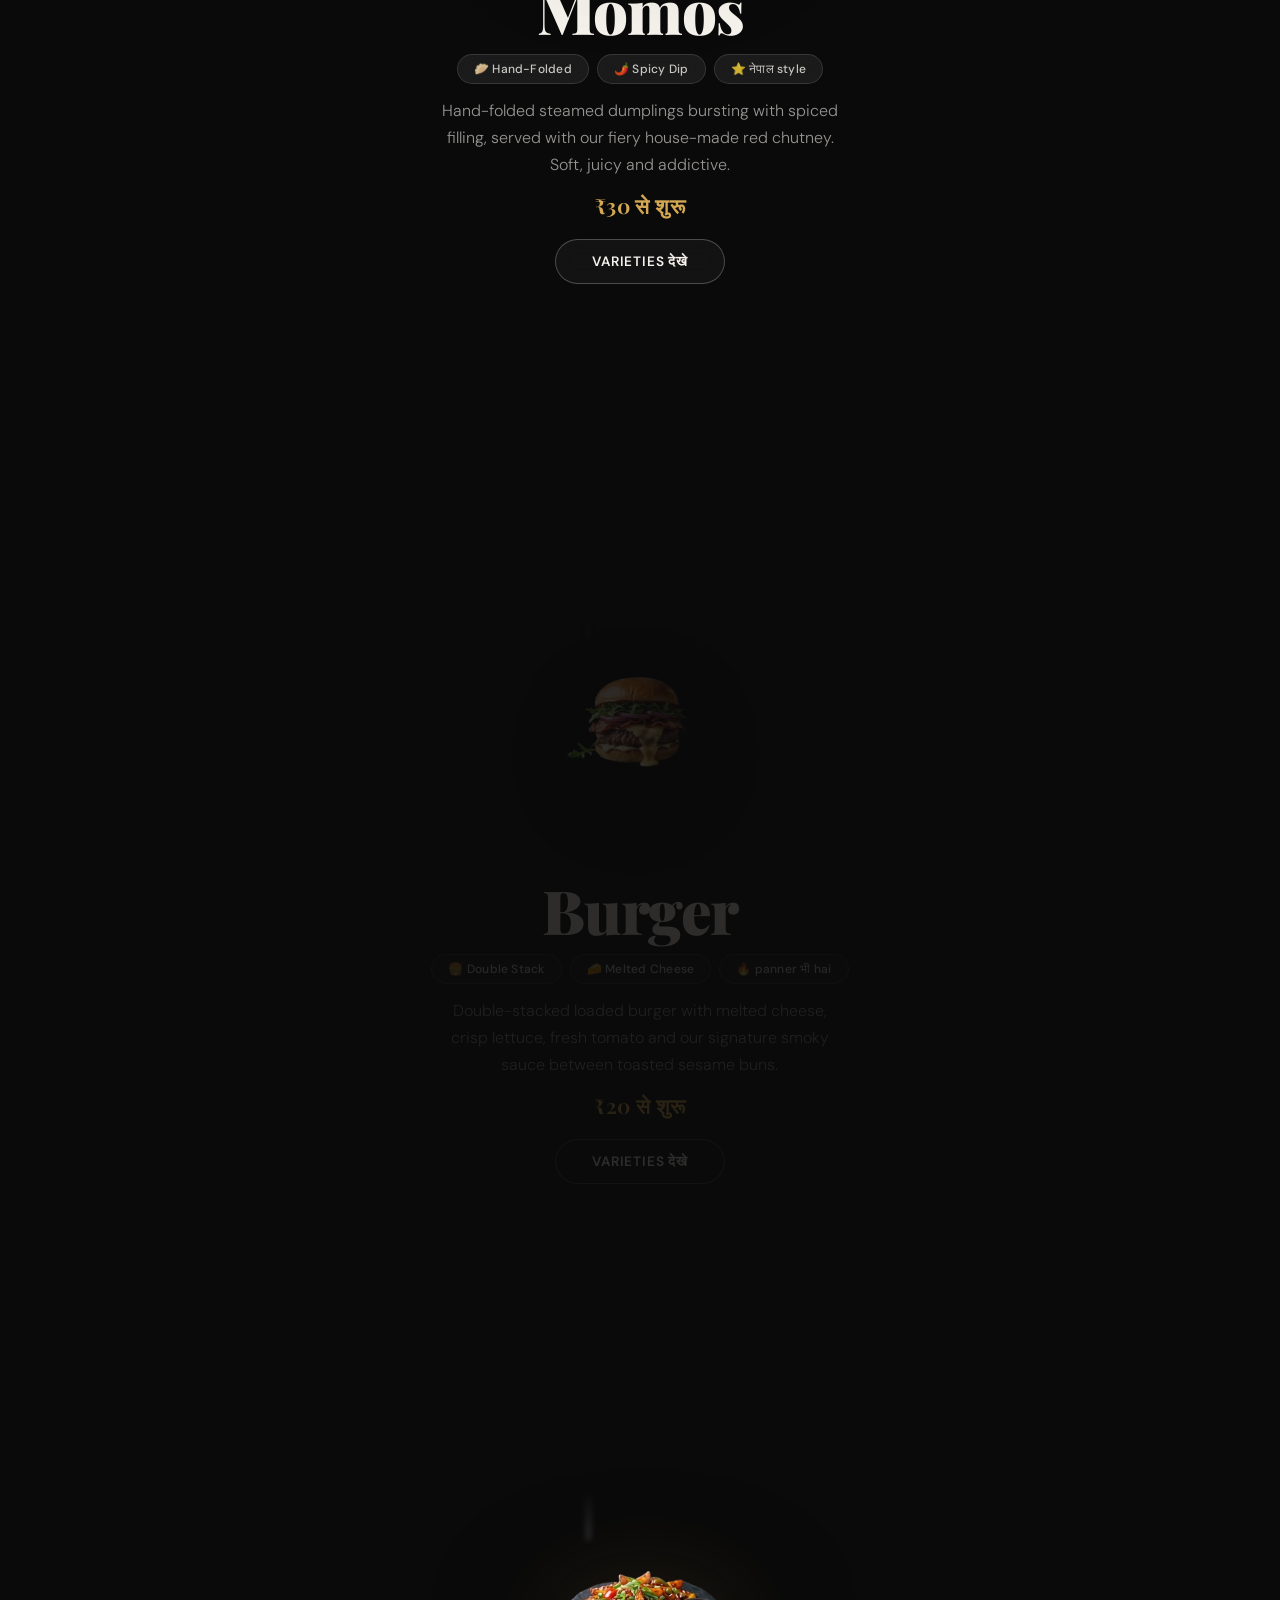
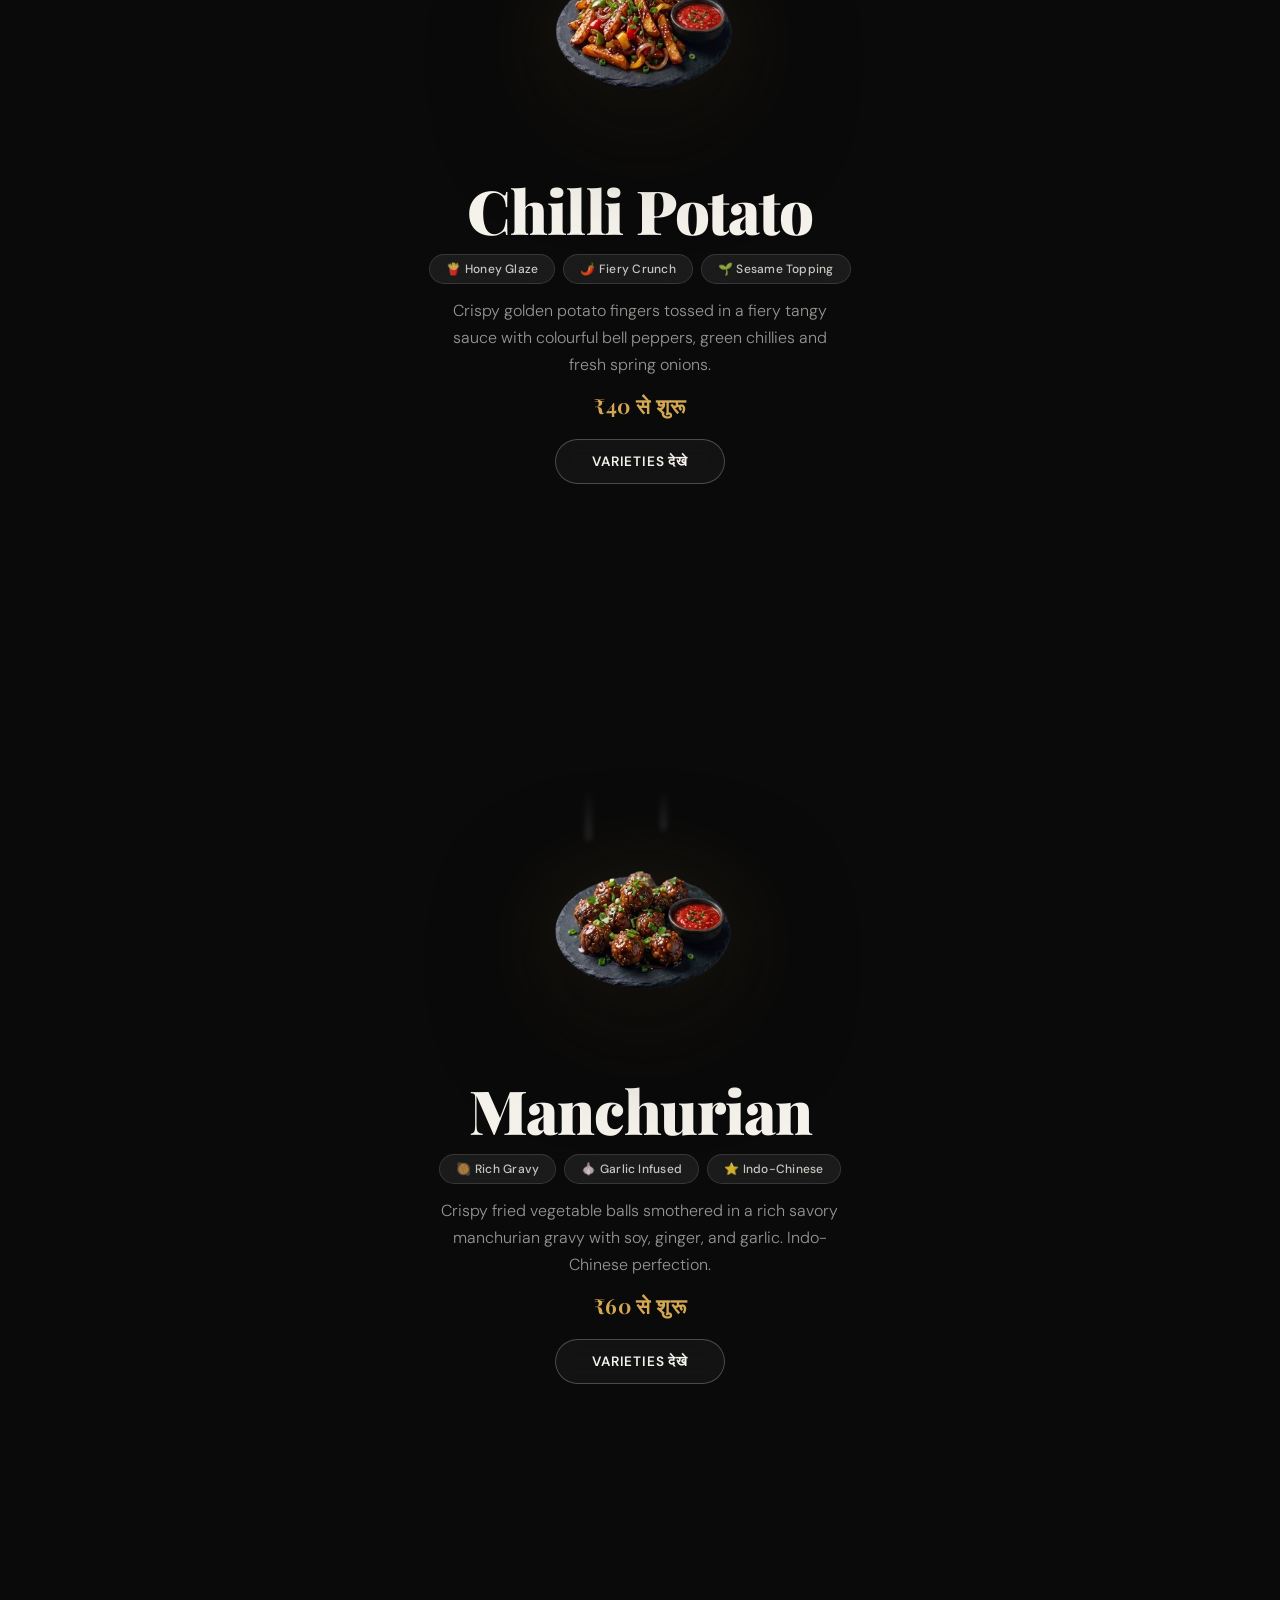
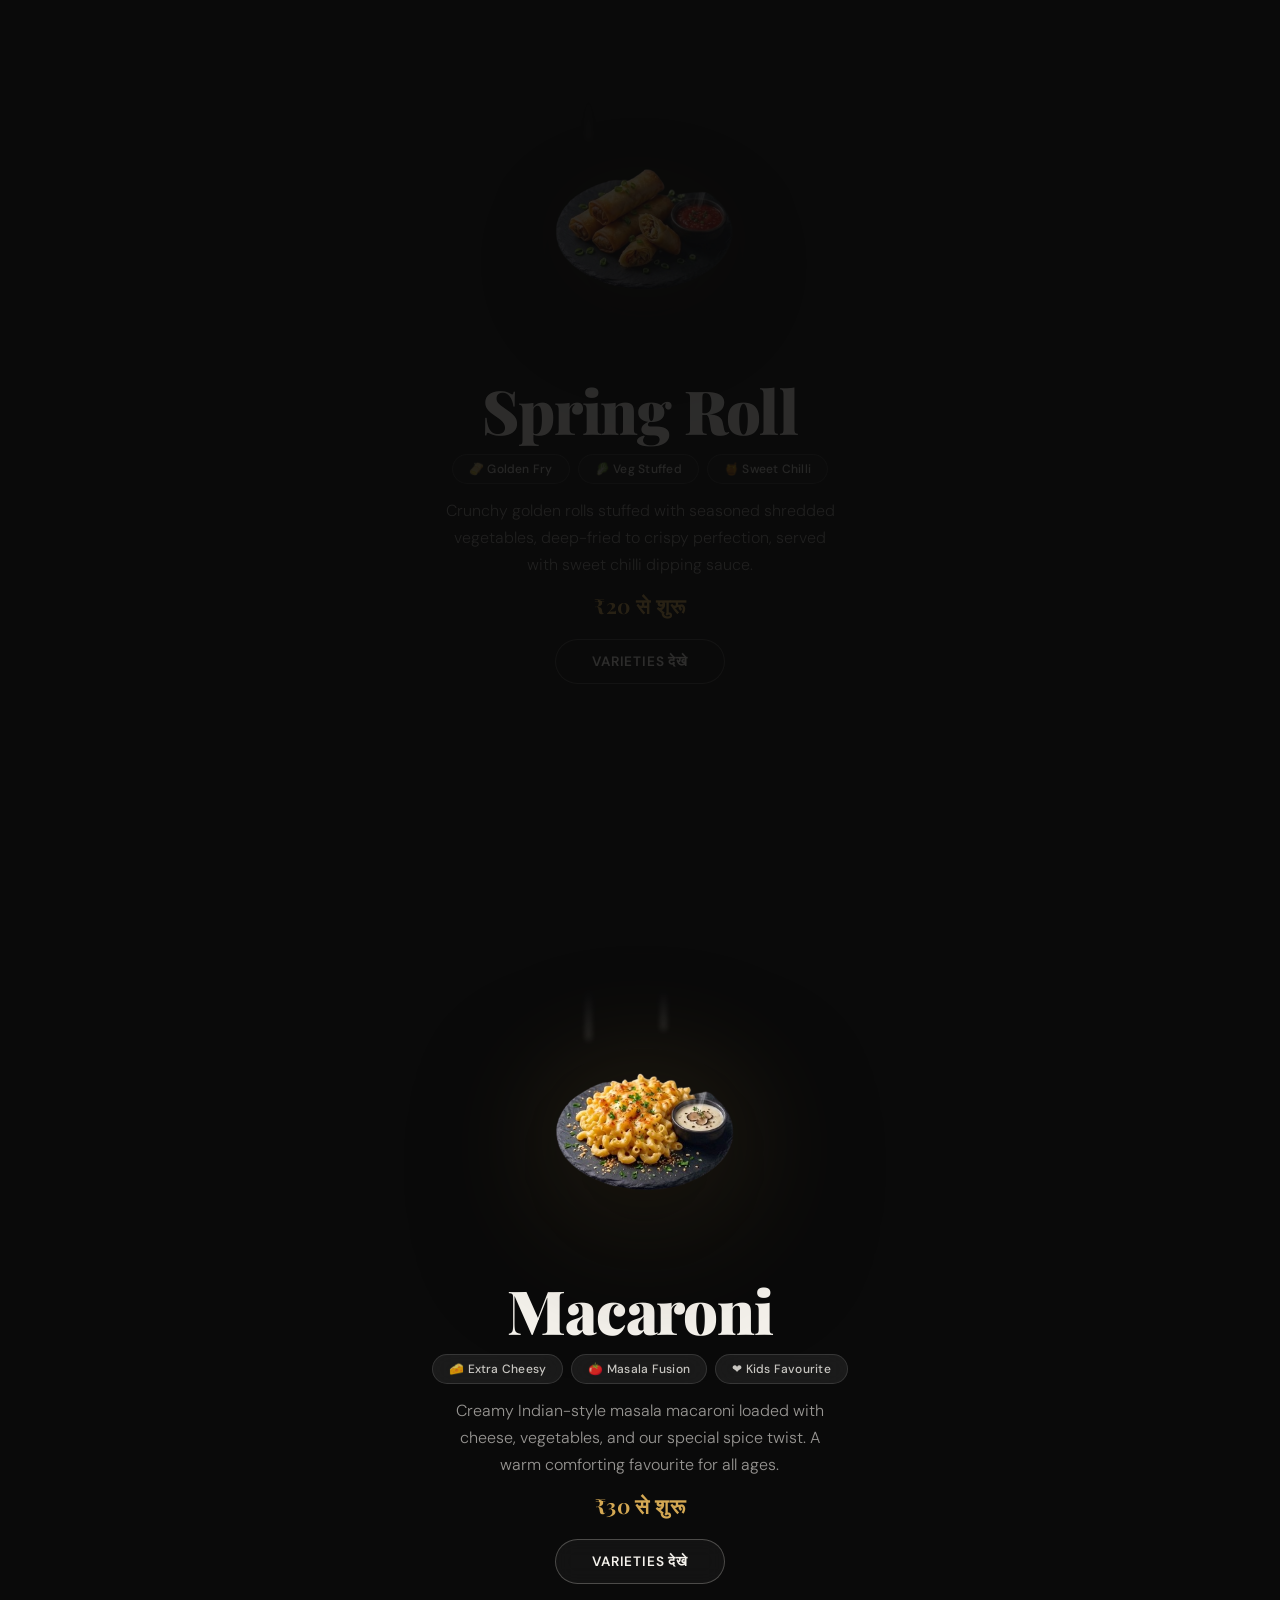
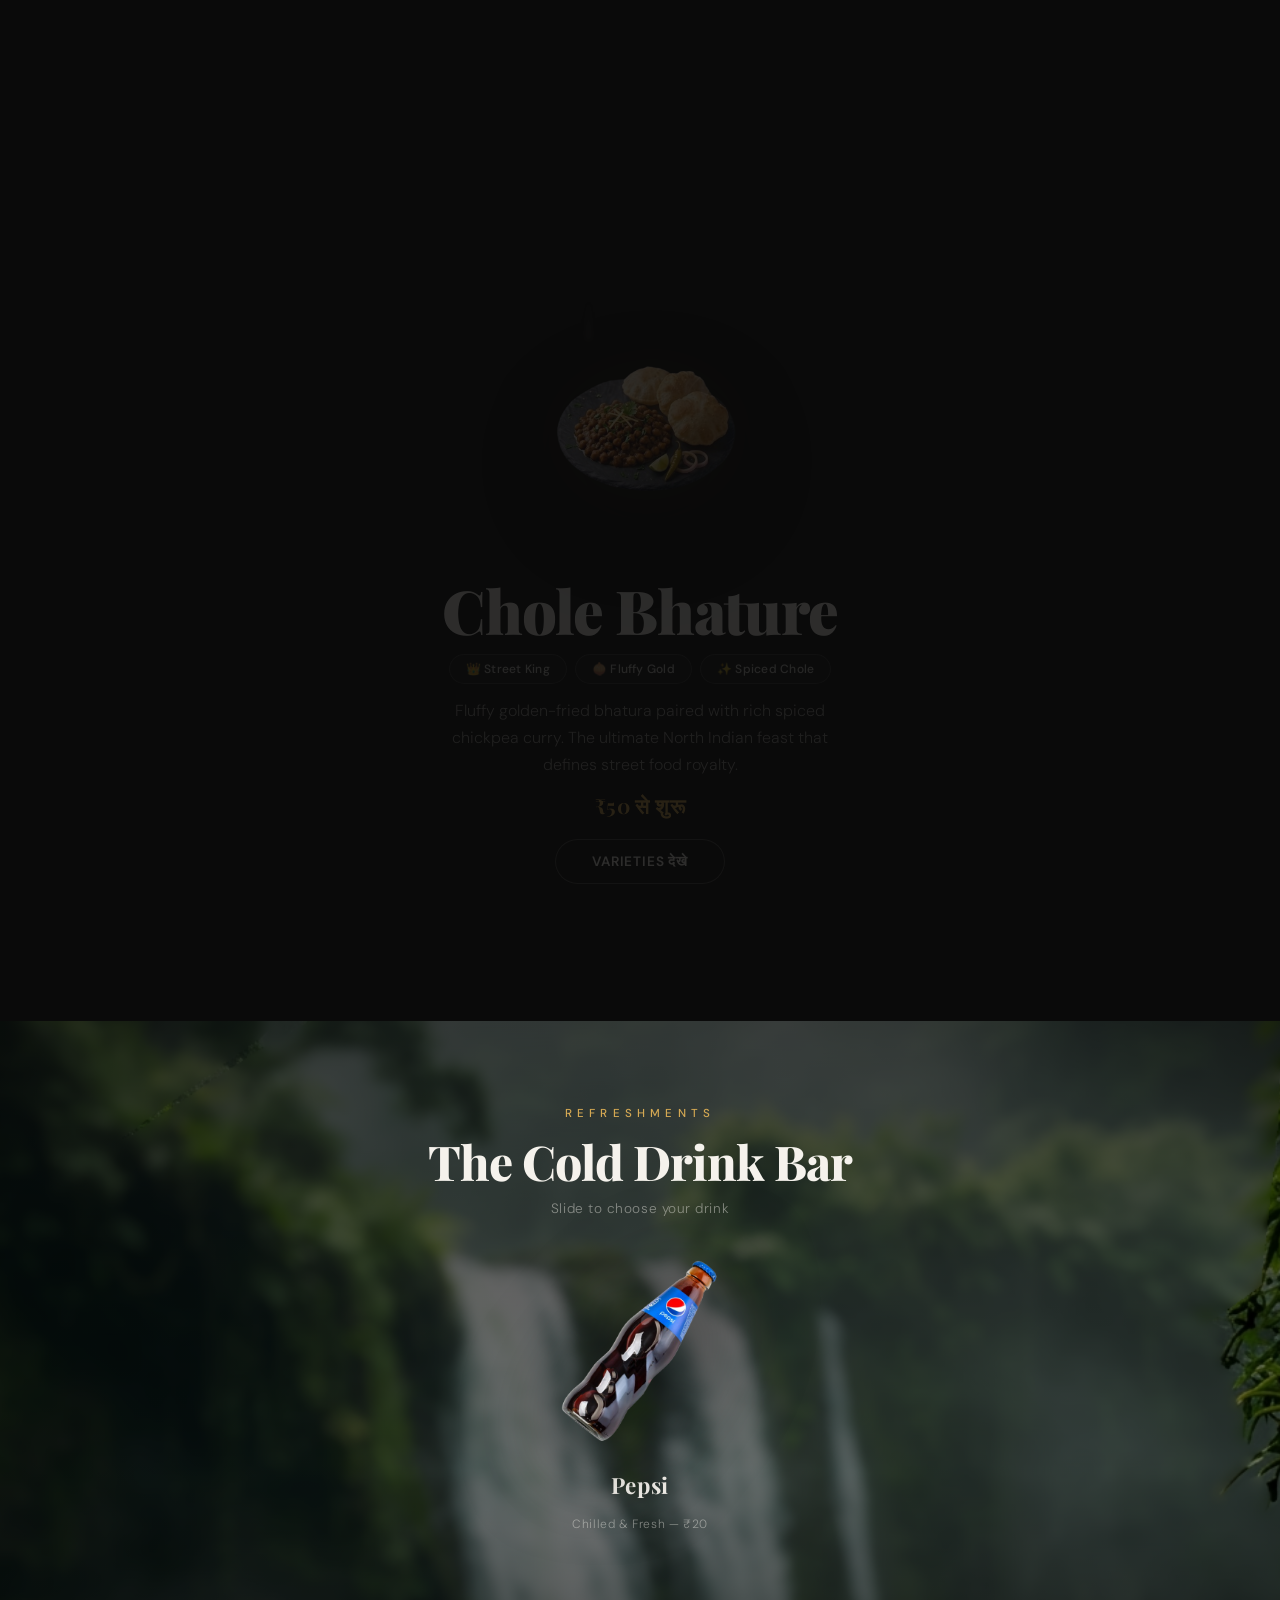
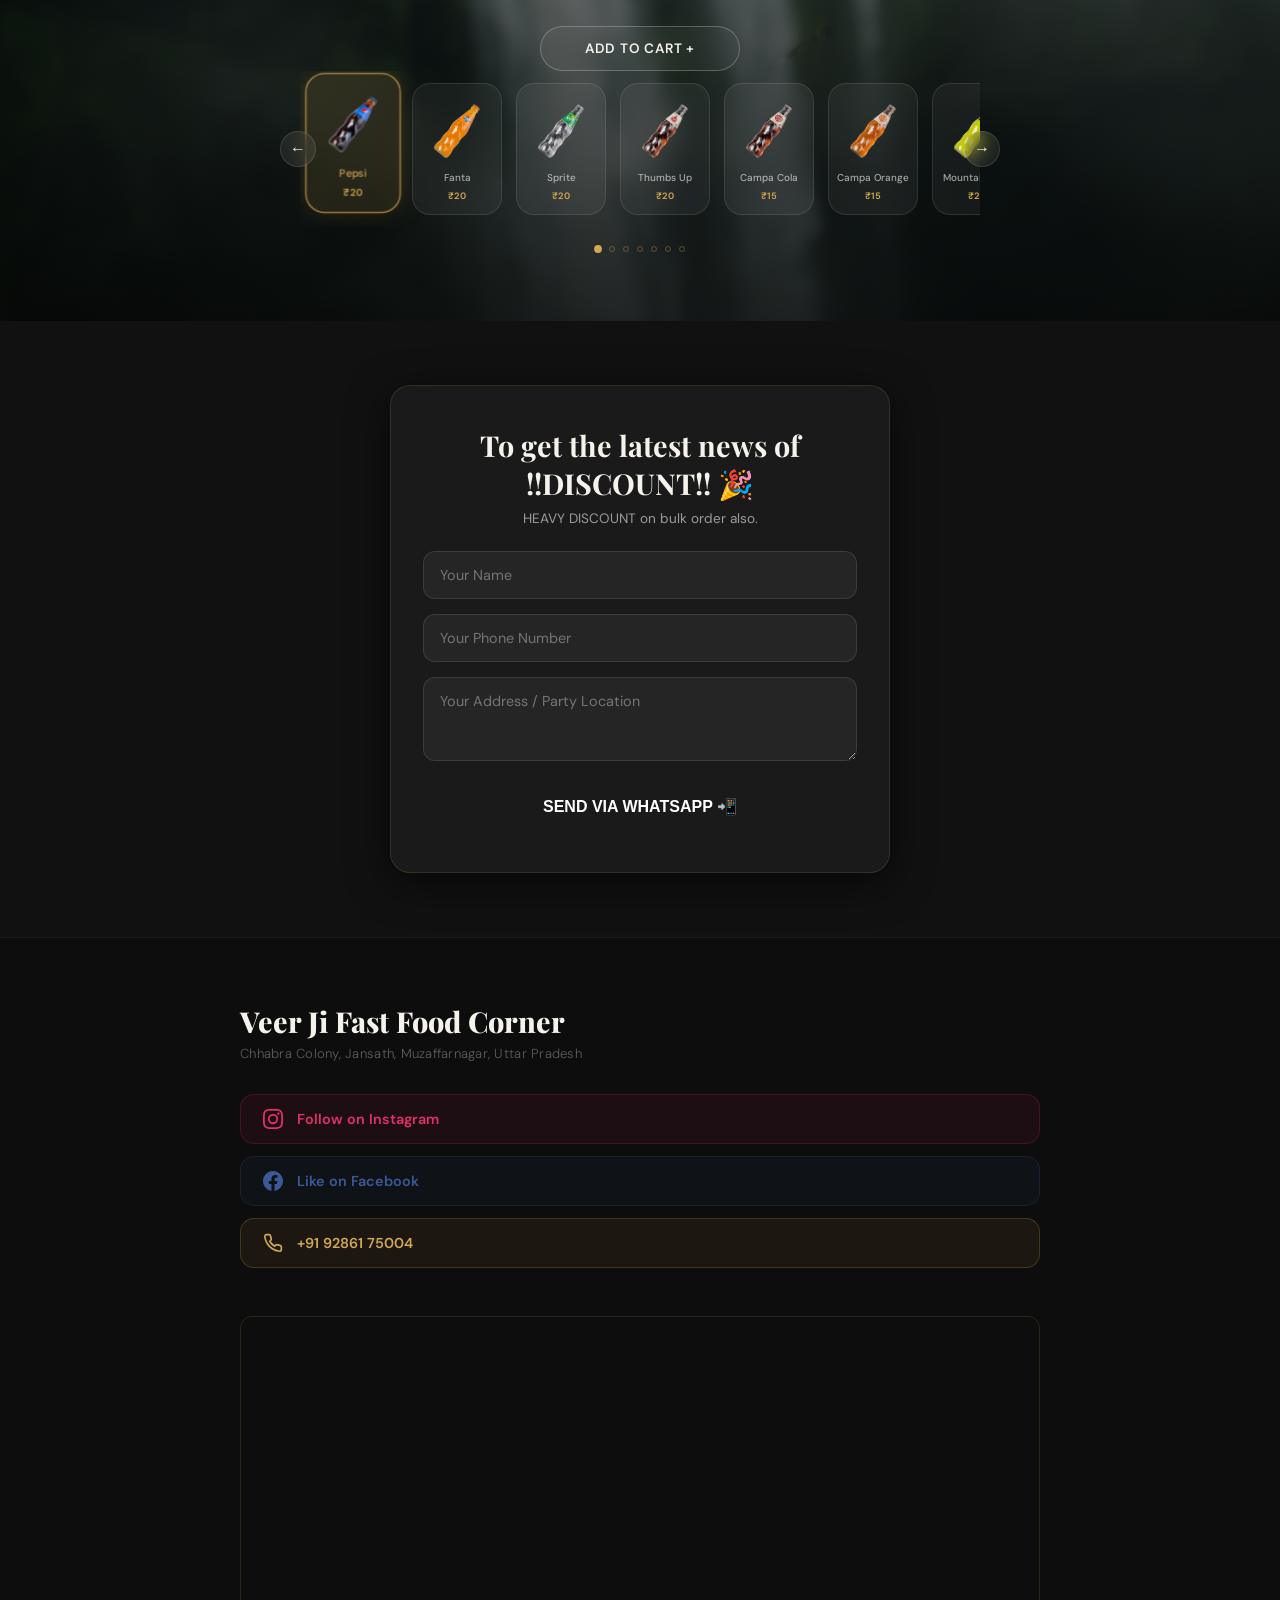
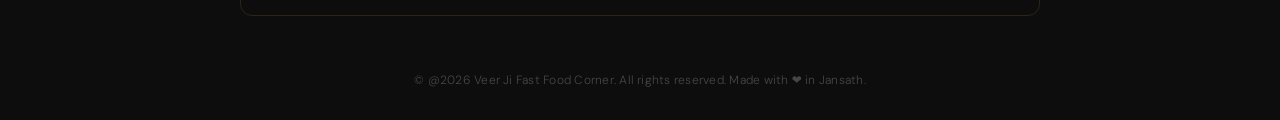
==== commit 10f27bd1: "Update index.html" ====
--- a/index.html
+++ b/index.html
@@ -641,7 +641,7 @@
         <!-- CHANGE GOOGLE MAPS EMBED URL HERE
              Go to Google Maps → search your shop → Share → Embed a map → copy src URL -->
         <iframe
-          src="https://www.google.com/maps/embed?pb=!1m18!1m12!1m3!1d27901.76!2d77.34!3d29.32!2m3!1f0!2f0!3f0!3m2!1i1024!2i768!4f13.1!3m3!1m2!1s0x390c5e4d6e4e1d5d%3A0x3d0b1c5e8f5b5b5b!2sJansath%2C%20Uttar%20Pradesh!5e0!3m2!1sen!2sin"
+          src="https://maps.app.goo.gl/D4k58YTHR5Q6kPhx9"
           allowfullscreen=""
           loading="lazy"
           referrerpolicy="no-referrer-when-downgrade"
@@ -651,7 +651,7 @@
 
       <!-- Copyright -->
       <!-- CHANGE COPYRIGHT YEAR / TEXT HERE -->
-      <p class="footer-copy">&copy; 2026 Veer Ji Fast Food Corner. All rights reserved. Made with ❤️ in Jansath.</p>
+      <p class="footer-copy">&copy; @2026 Veer Ji Fast Food Corner. All rights reserved. Made with ❤️ in Jansath.</p>
 
     </div>
   </footer>
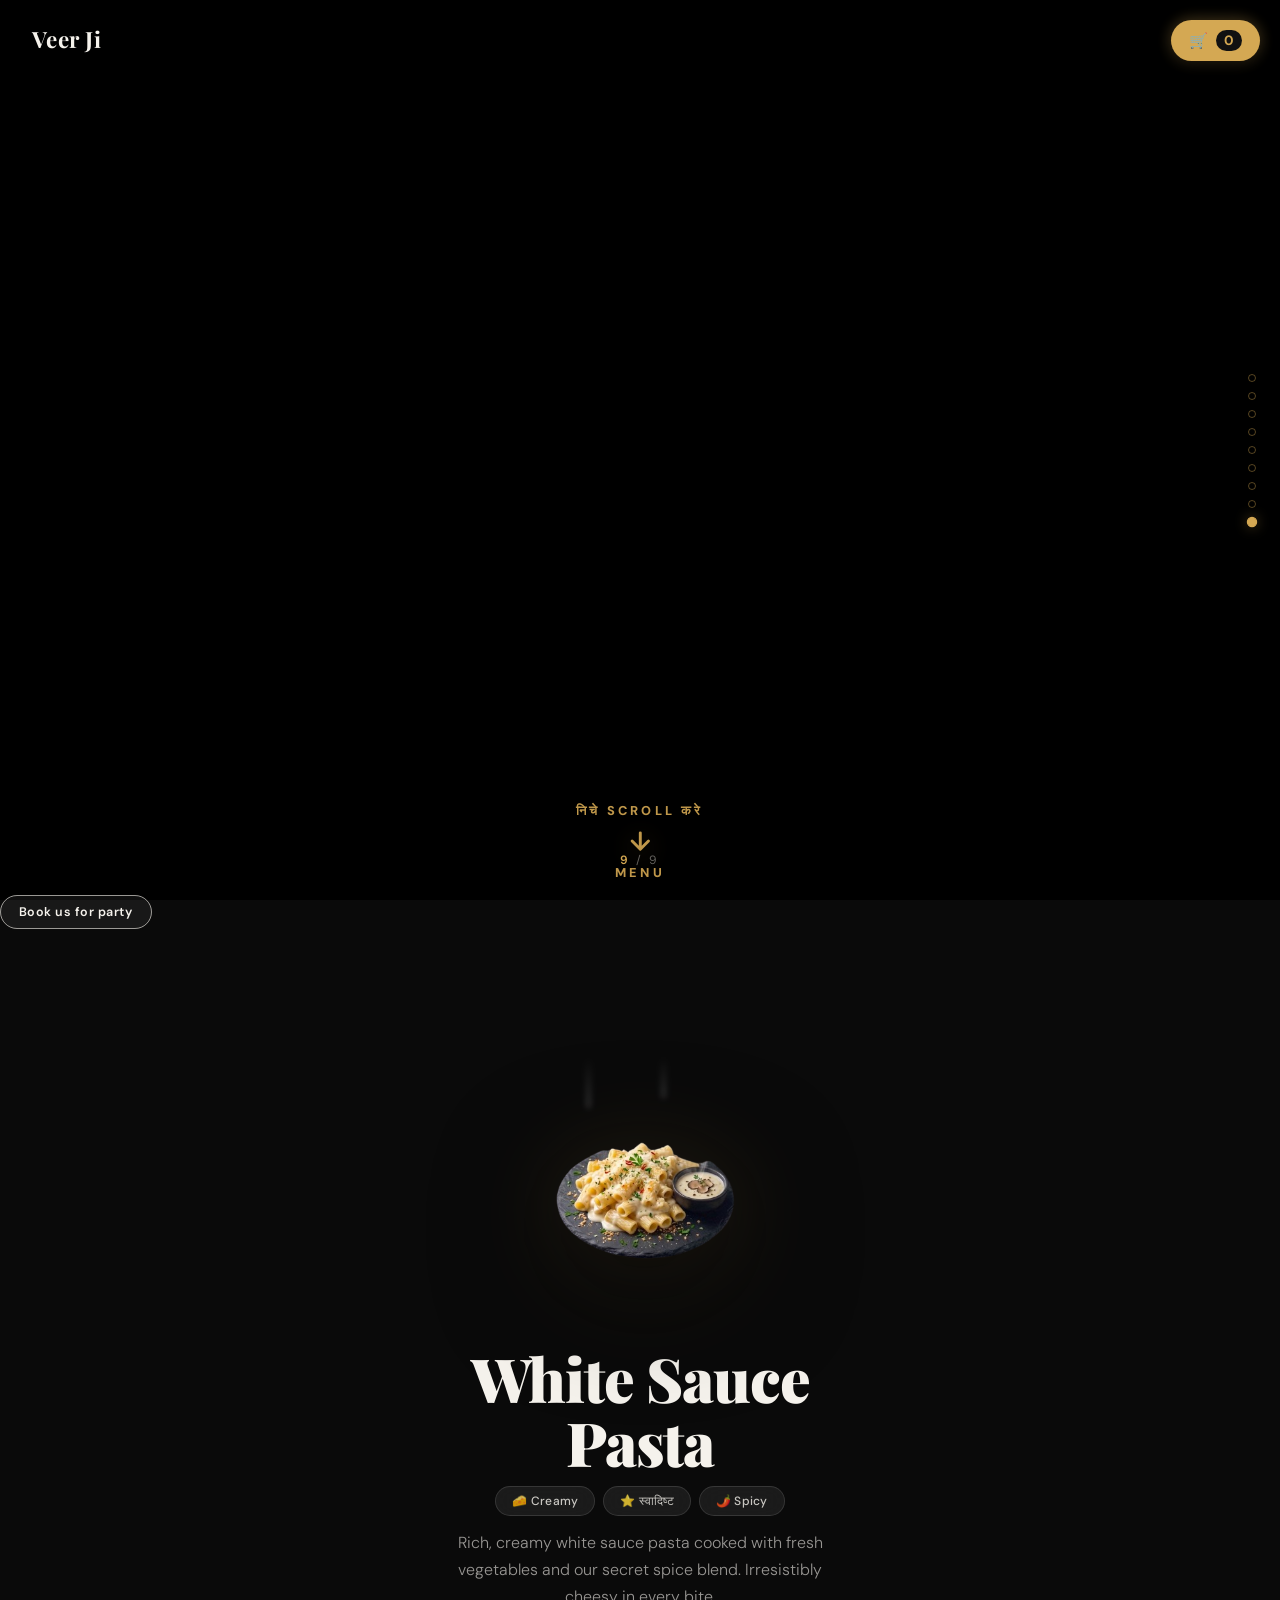
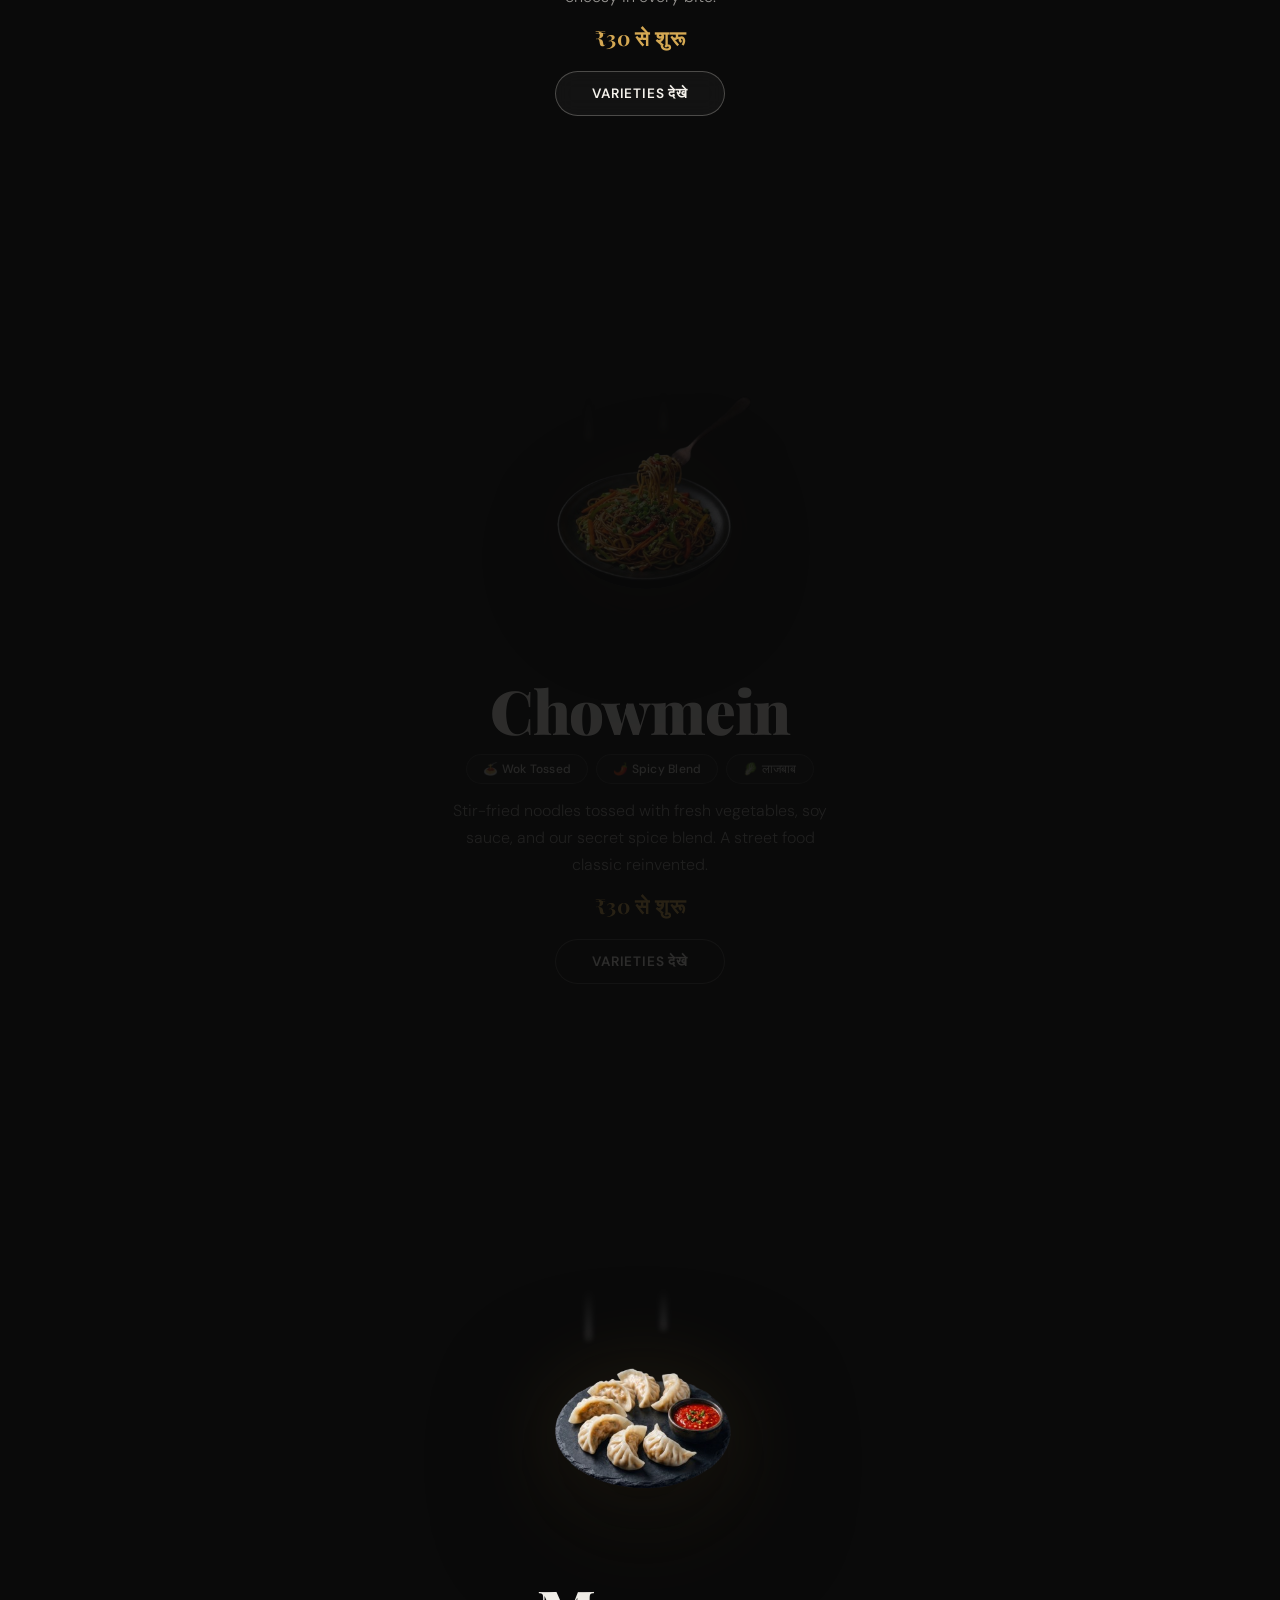
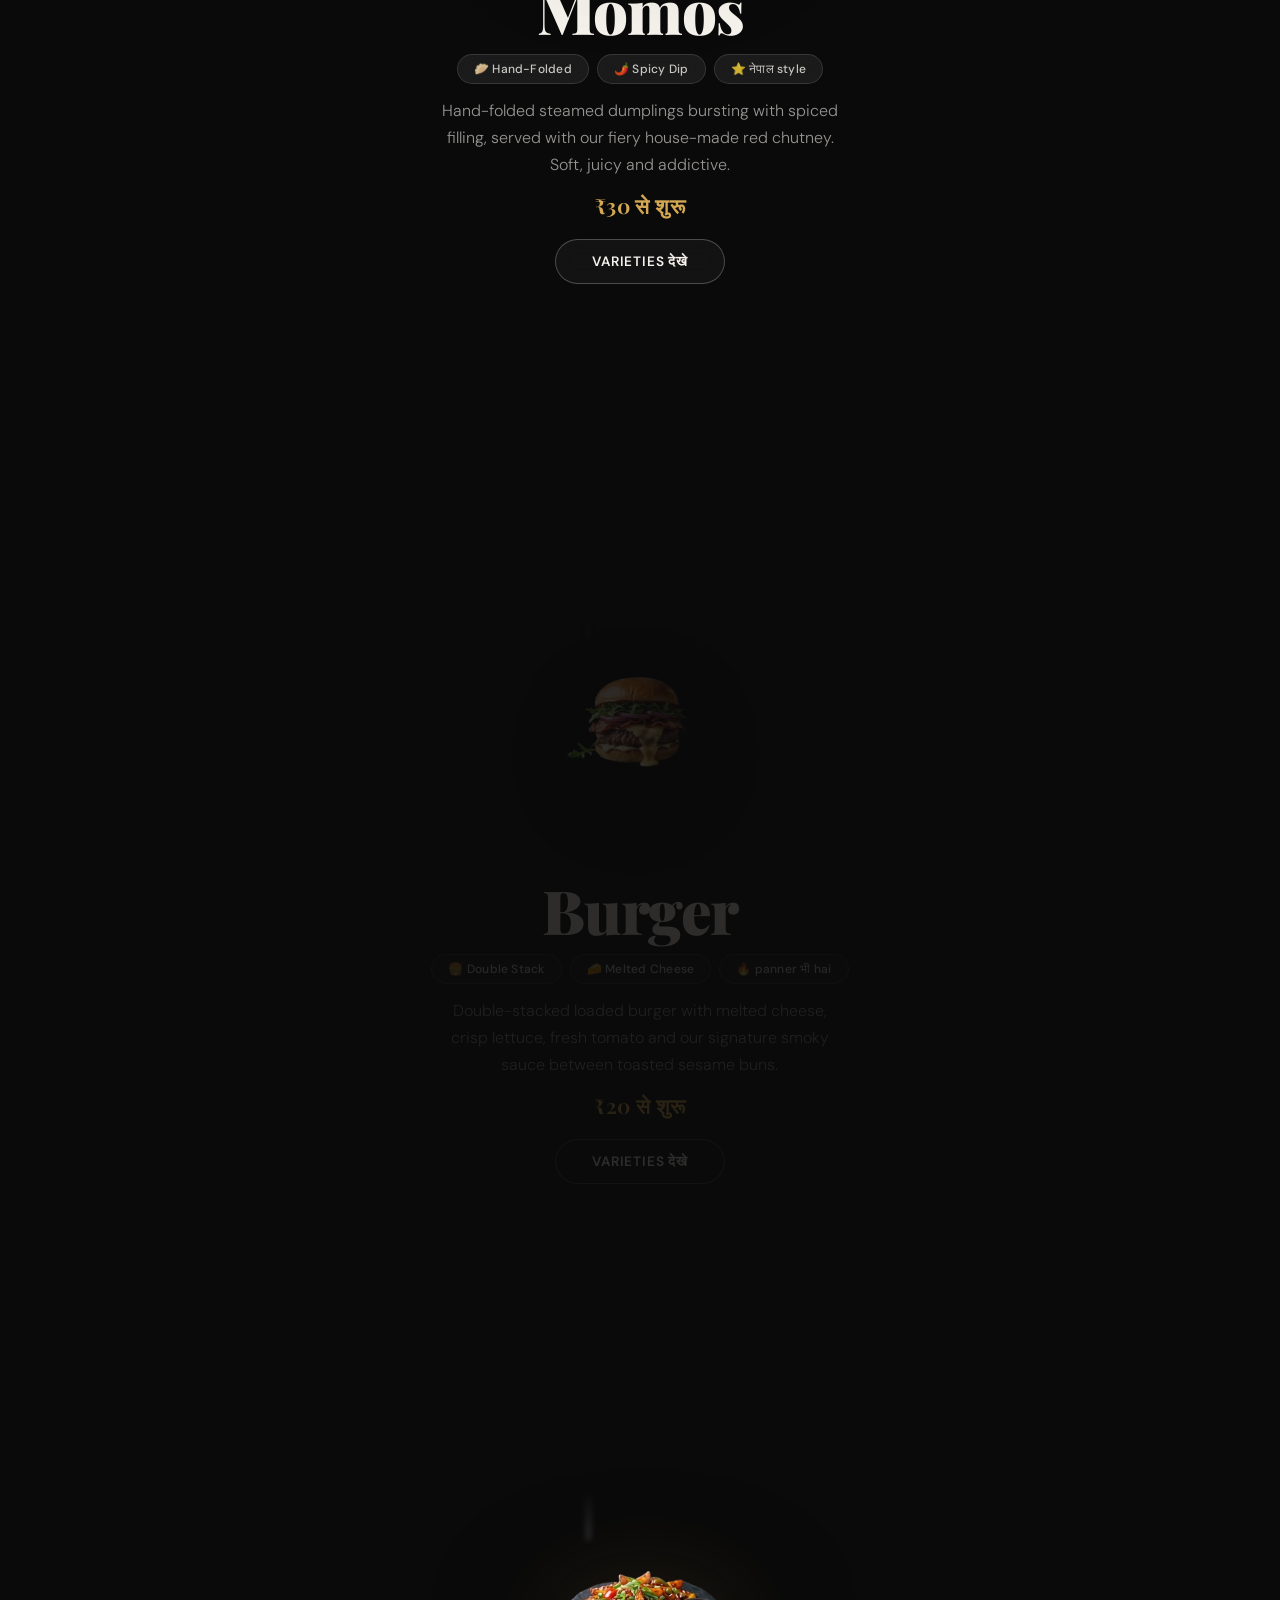
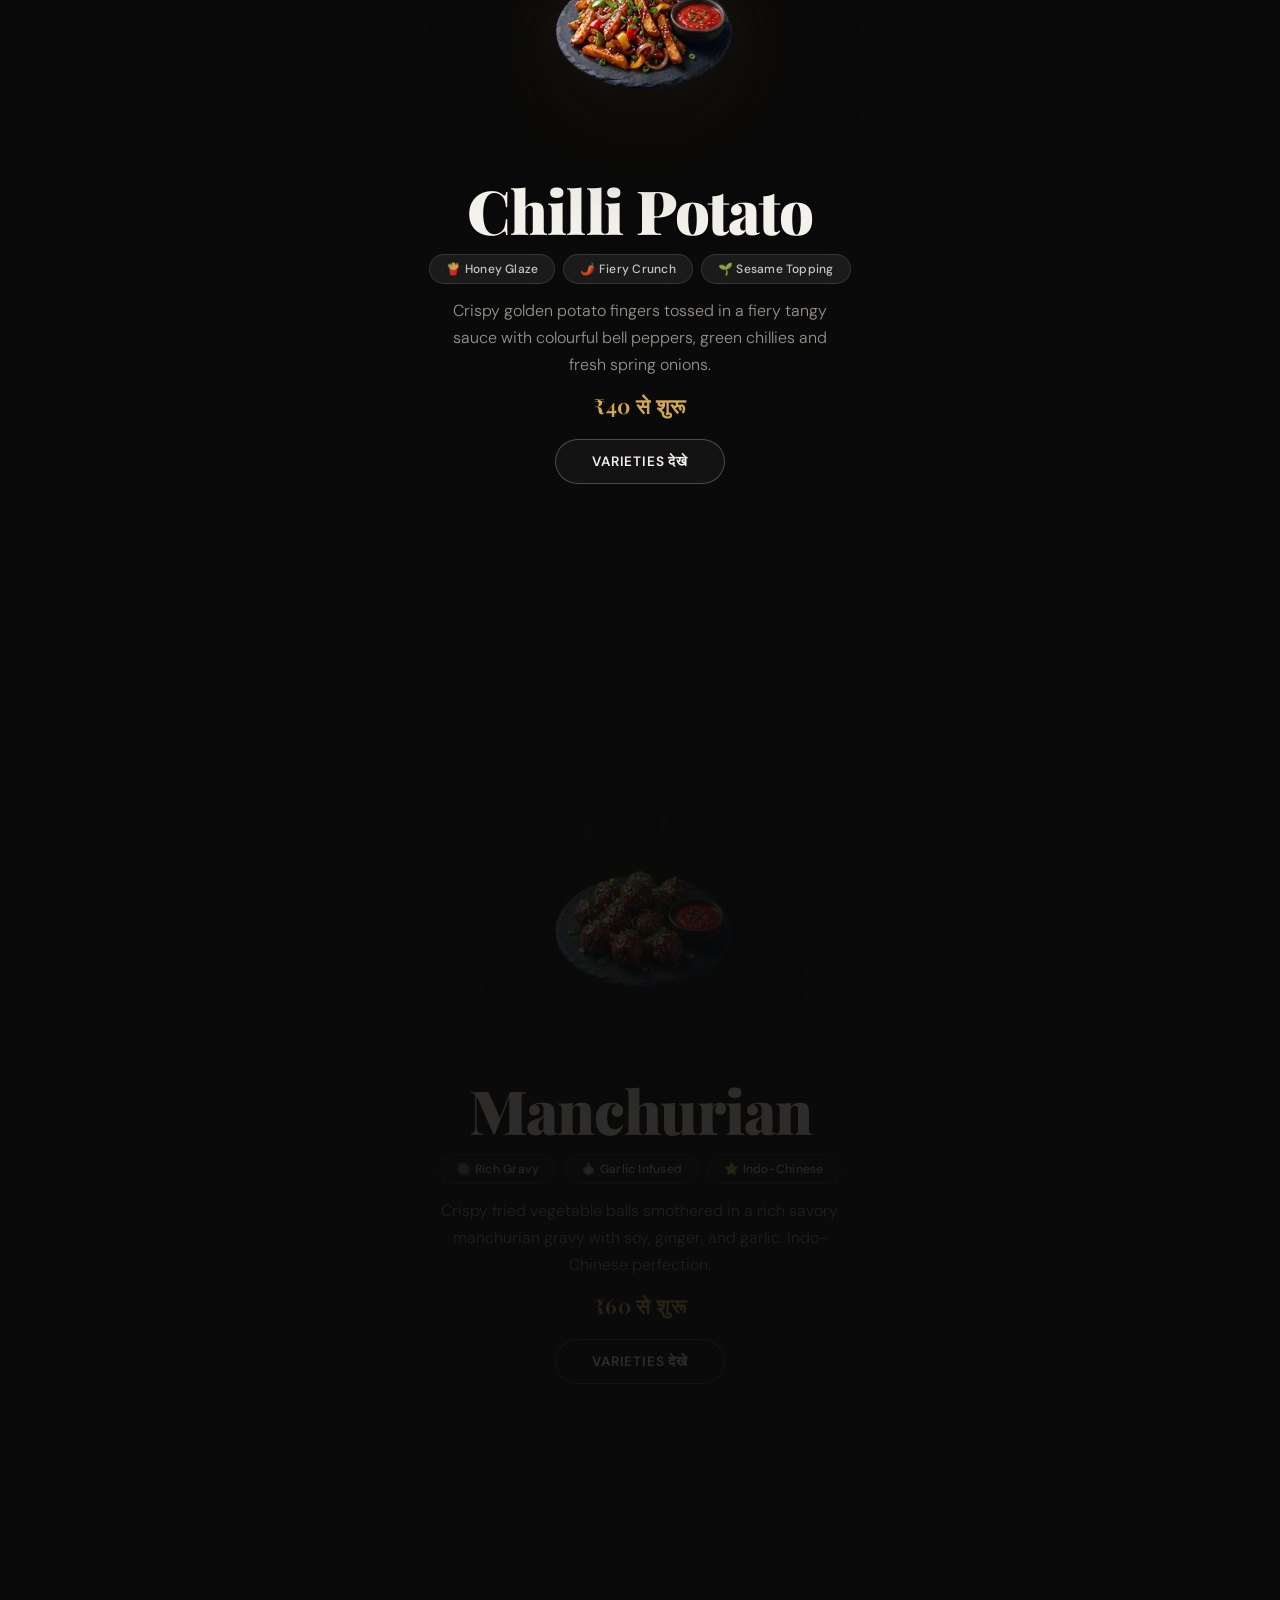
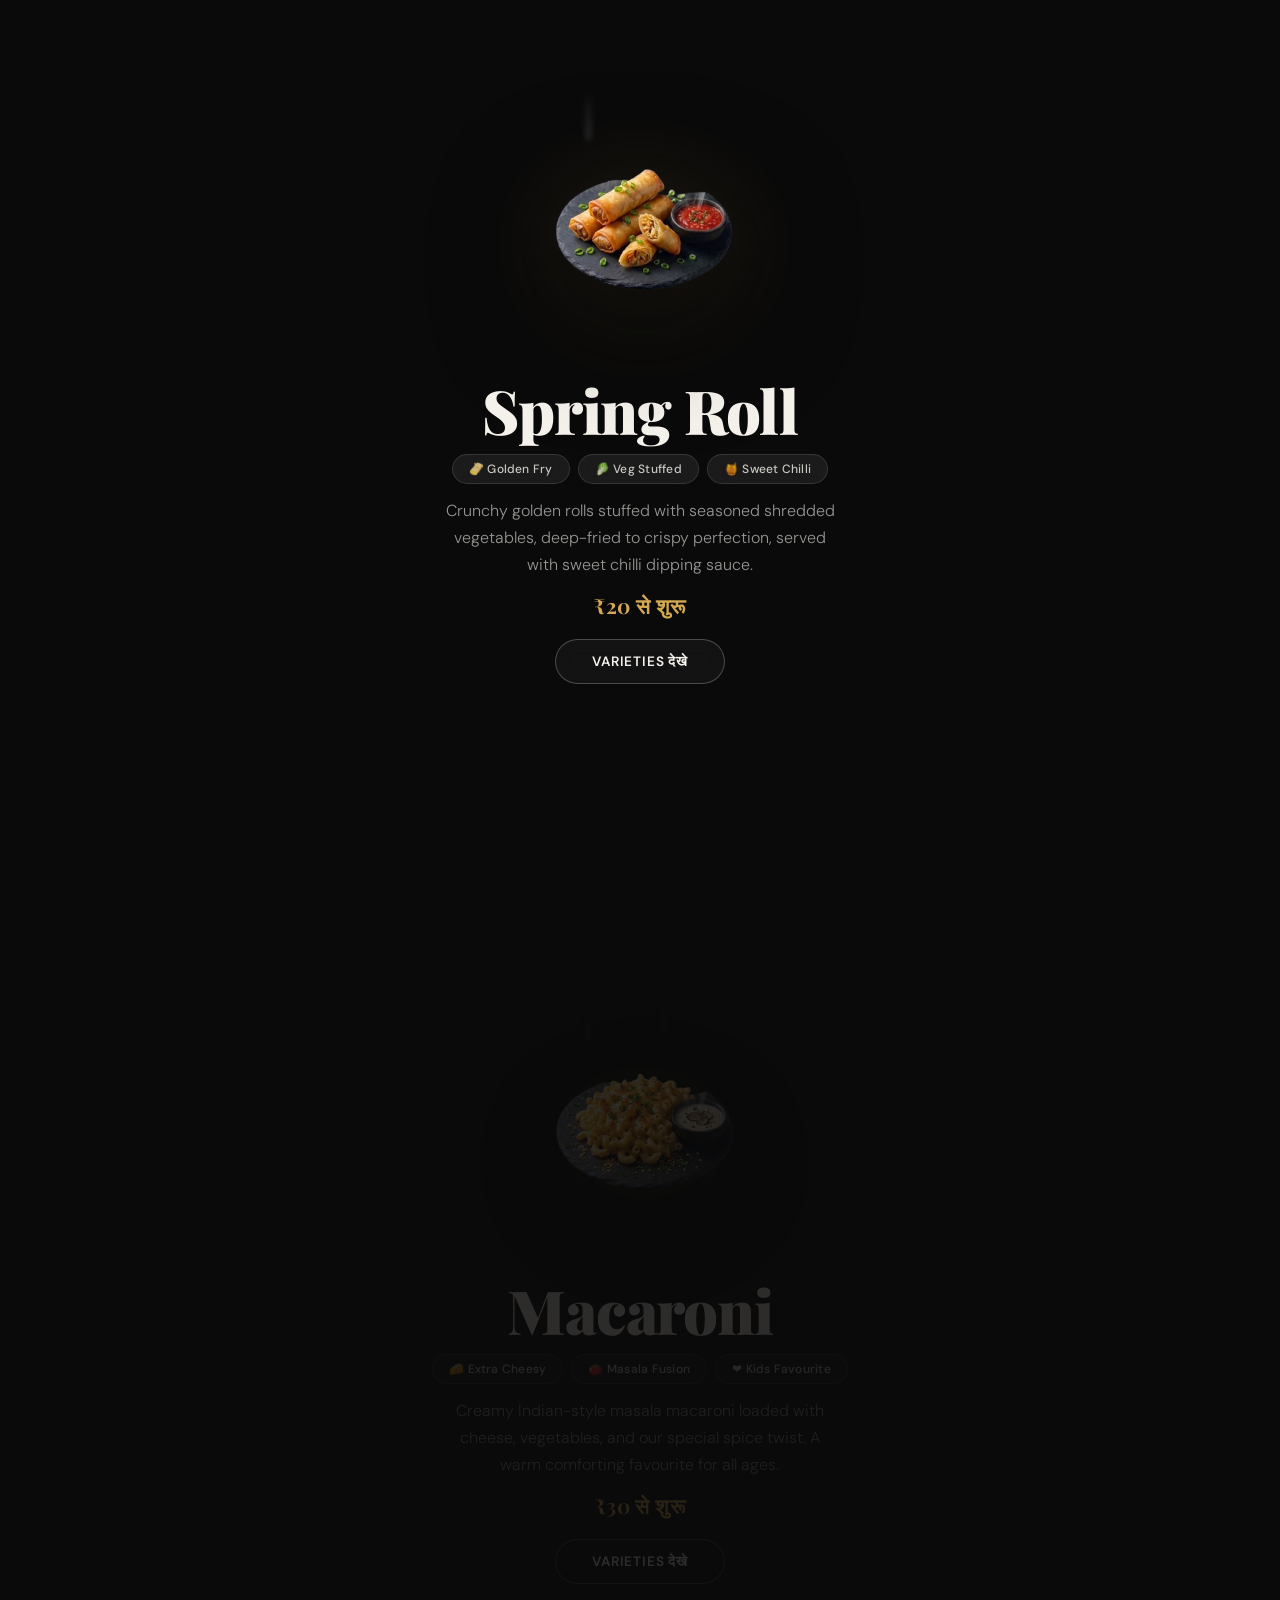
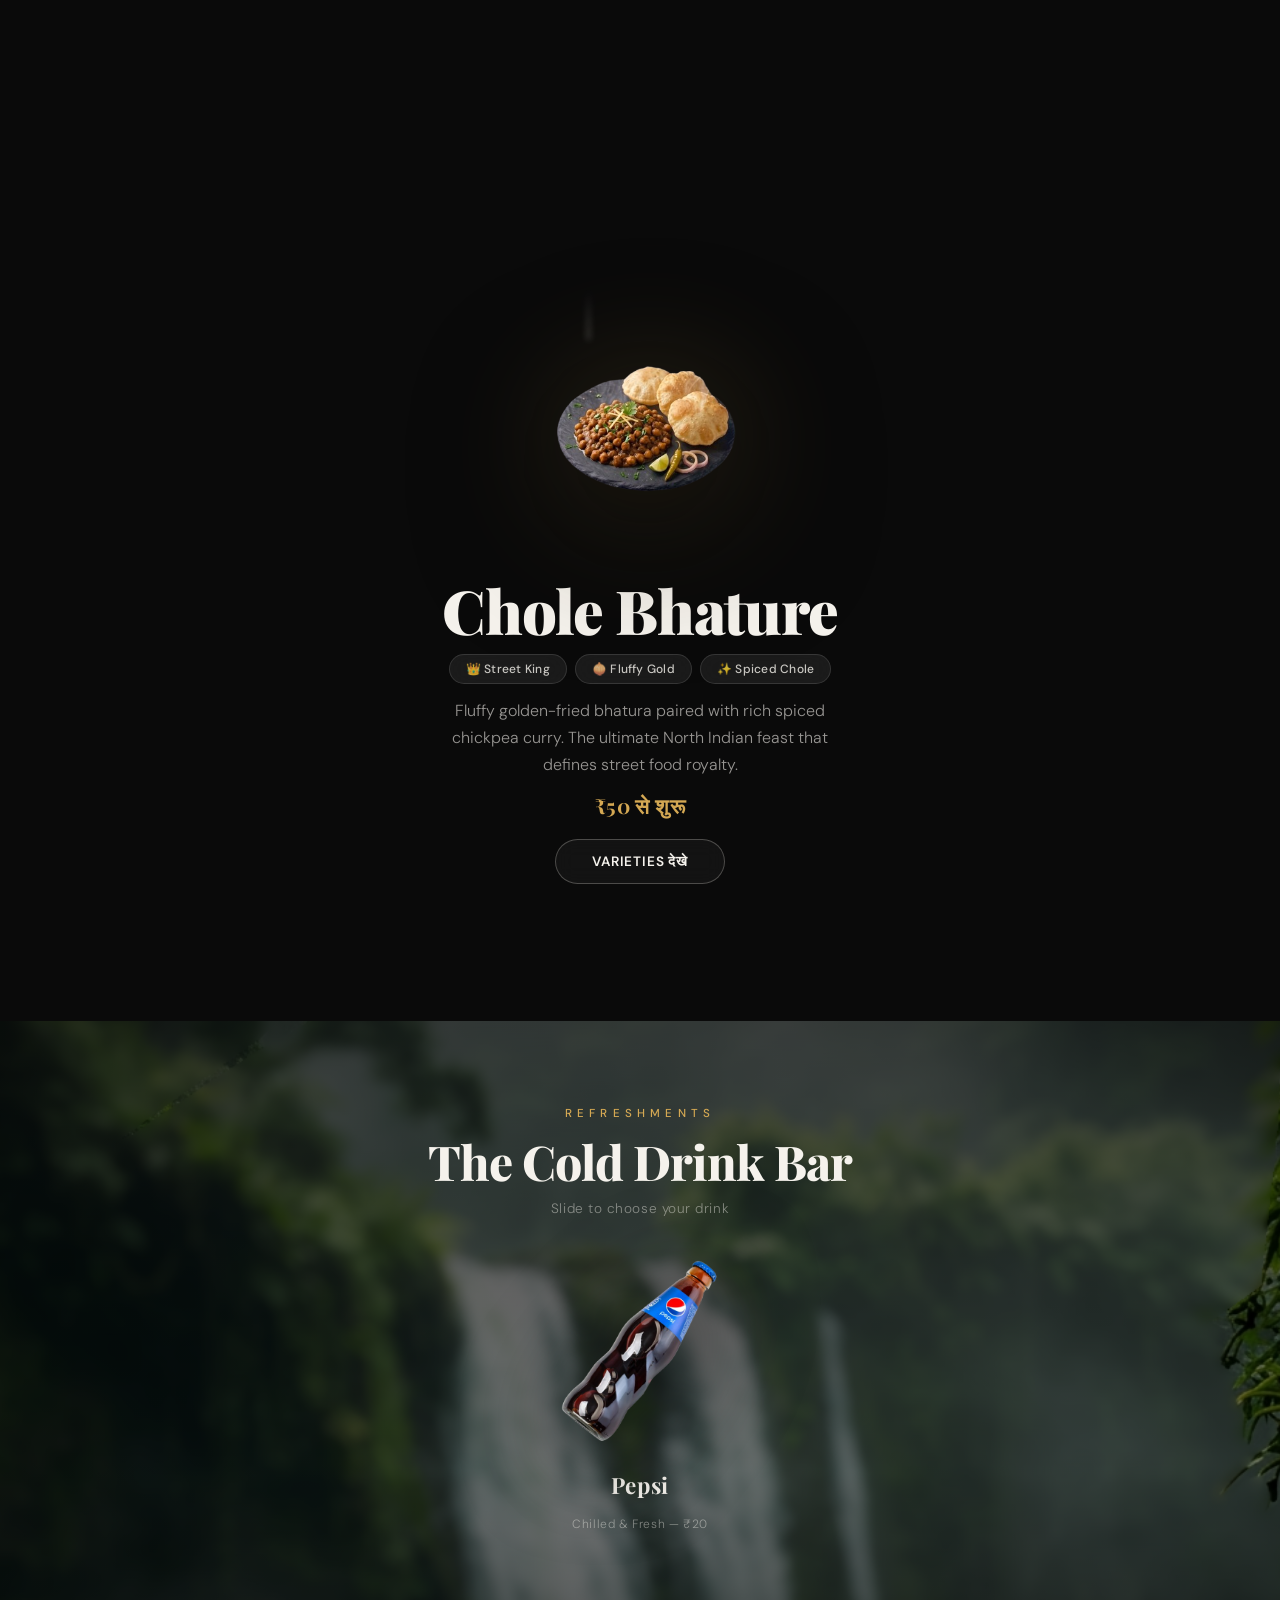
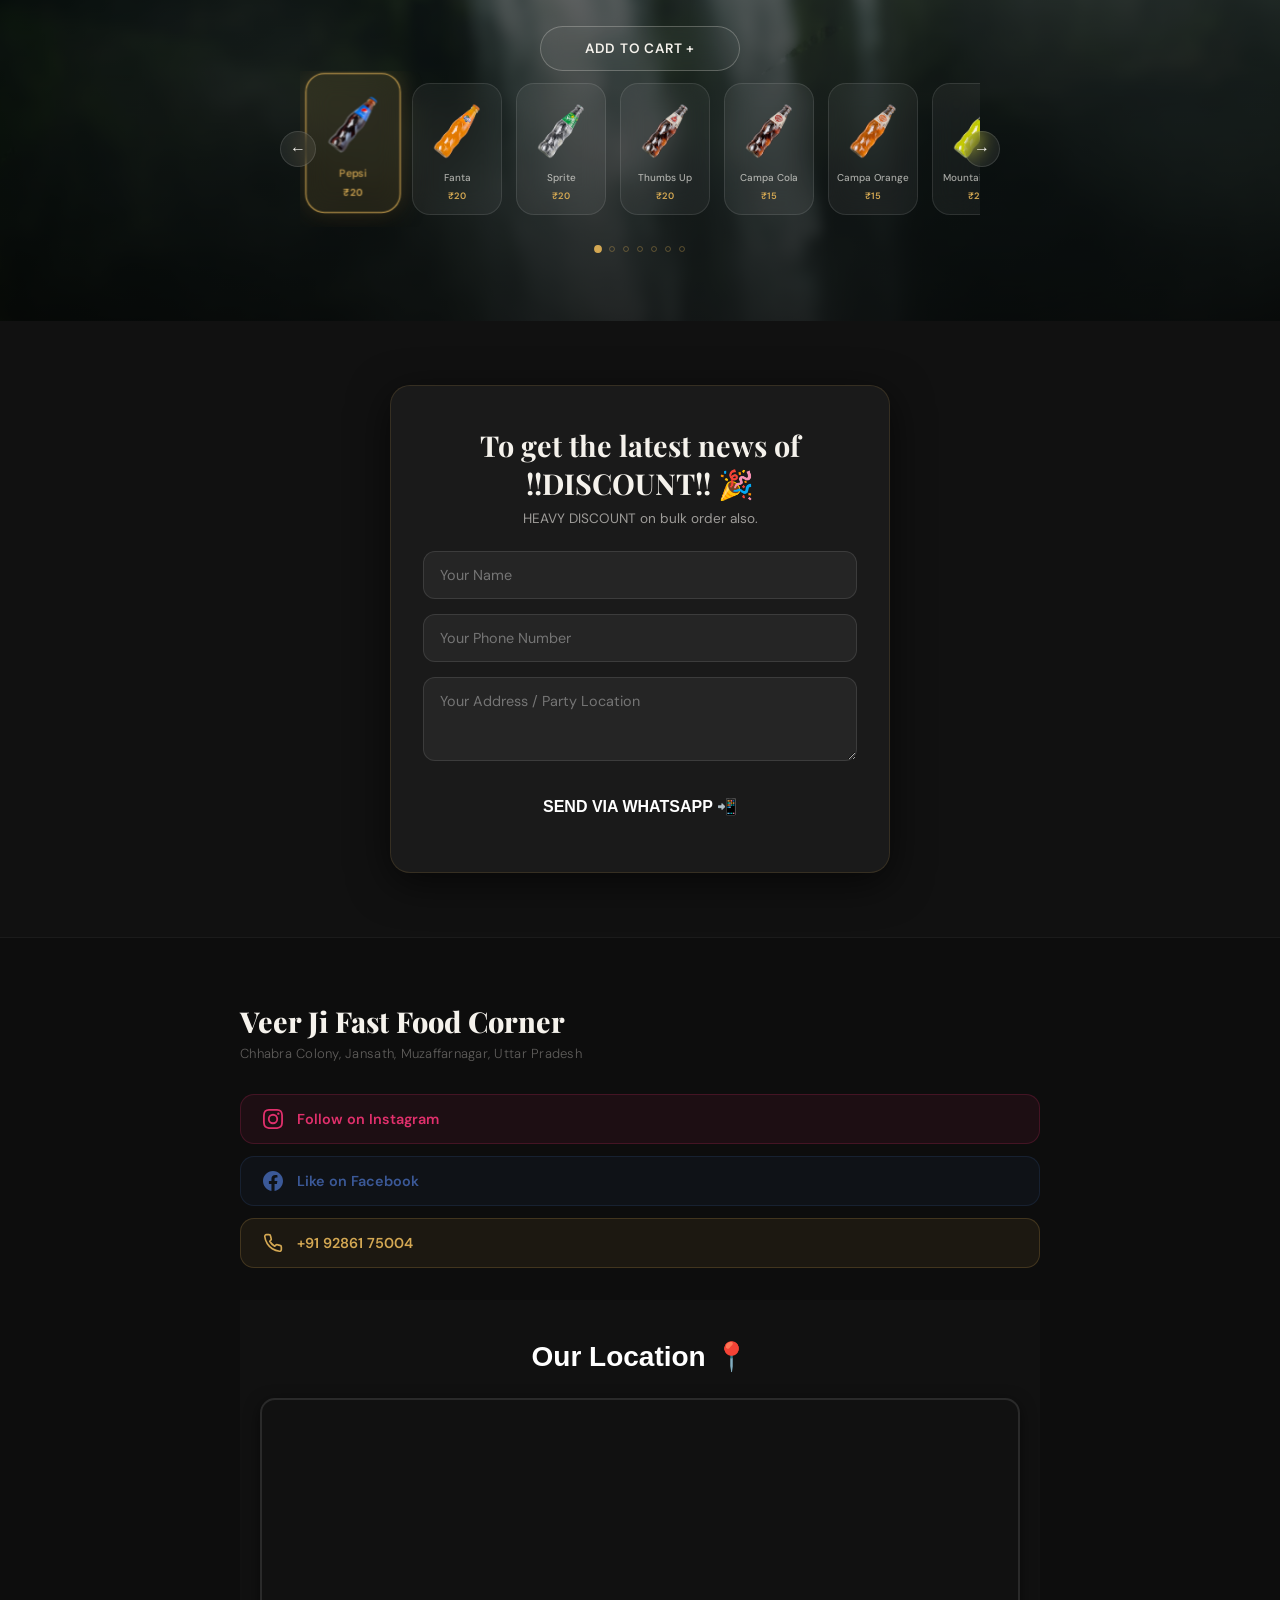
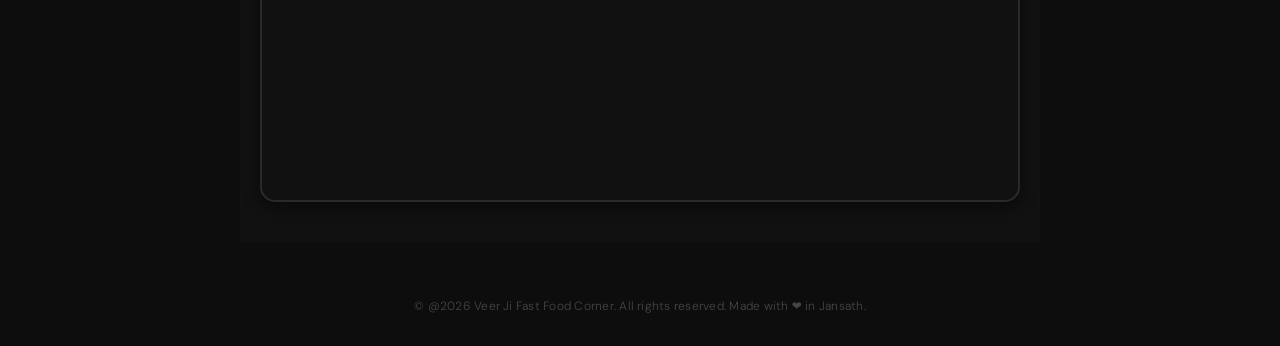
==== commit 4da0f52b: "Update index.html" ====
--- a/index.html
+++ b/index.html
@@ -636,19 +636,25 @@
 
       </div>
 
-      <!-- Google Map -->
-      <div class="footer-map">
-        <!-- CHANGE GOOGLE MAPS EMBED URL HERE
-             Go to Google Maps → search your shop → Share → Embed a map → copy src URL -->
-        <iframe
-          src="https://maps.app.goo.gl/D4k58YTHR5Q6kPhx9"
-          allowfullscreen=""
-          loading="lazy"
-          referrerpolicy="no-referrer-when-downgrade"
-          title="Veer Ji Fast Food Location">
-        </iframe>
-      </div>
-
+      <section id="location-section" style="padding: 40px 20px; background: #111; text-align: center;">
+    <h2 style="font-size: 28px; margin-bottom: 25px; color: #fff; font-family: 'Poppins', sans-serif; font-weight: 700;">
+      Our Location 📍
+    </h2>
+    
+    <div class="map-container" style="max-width: 800px; margin: 0 auto; border-radius: 15px; overflow: hidden; box-shadow: 0 4px 15px rgba(0,0,0,0.5); border: 2px solid #2a2a2a;">
+      
+      <iframe 
+        src="https://www.google.com/maps/embed?pb=!1m18!1m12!1m3!1d111229.9303855947!2d77.78300695!3d29.401448000000002!2m3!1f0!2f0!3f0!3m2!1i1024!2i768!4f13.1!3m3!1m2!1s0x390c0924002567ed%3A0x2f1993f52d4ffe78!2sVeer%20ji%20fast%20food%20corner!5e0!3m2!1sen!2sin!4v1779476521631!5m2!1sen!2sin" 
+        width="100%" 
+        height="400" 
+        style="border:0; display: block;" 
+        allowfullscreen="" 
+        loading="lazy" 
+        referrerpolicy="no-referrer-when-downgrade">
+      </iframe>
+
+    </div>
+  </section>
       <!-- Copyright -->
       <!-- CHANGE COPYRIGHT YEAR / TEXT HERE -->
       <p class="footer-copy">&copy; @2026 Veer Ji Fast Food Corner. All rights reserved. Made with ❤️ in Jansath.</p>
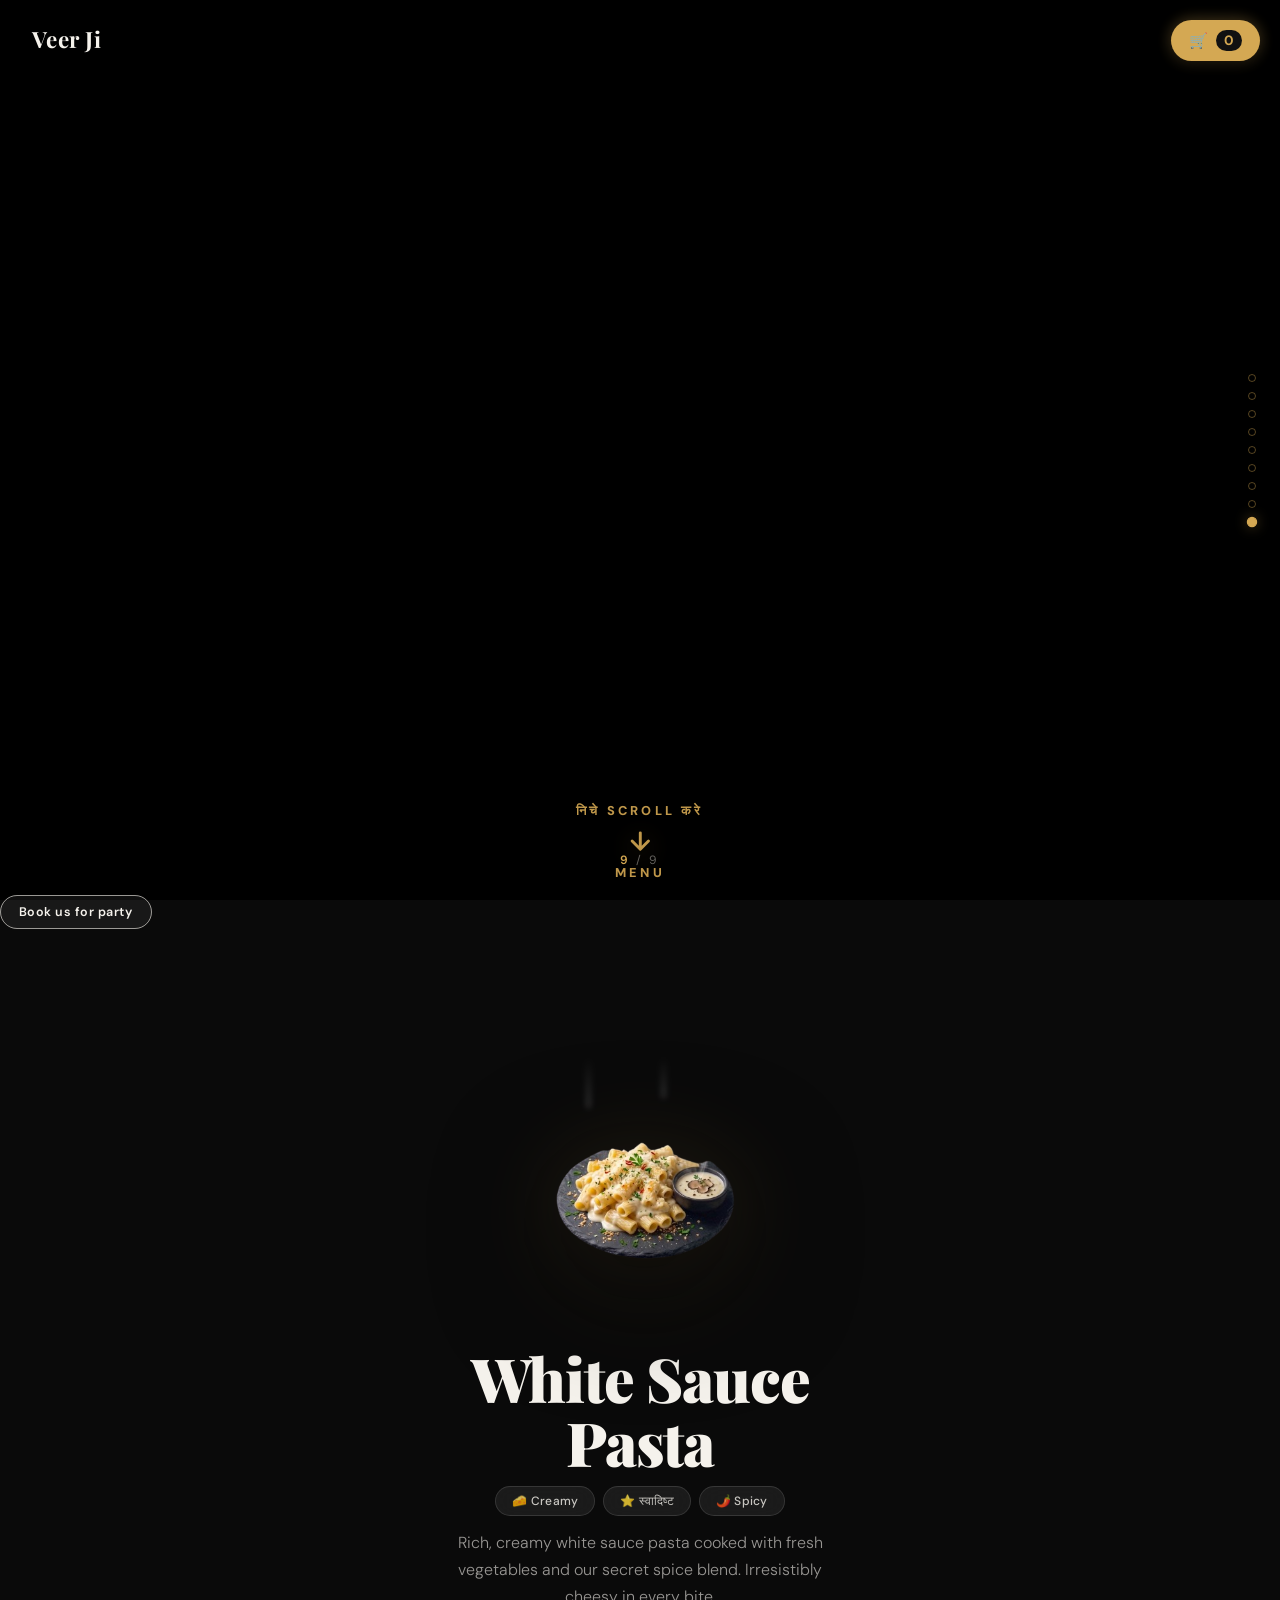
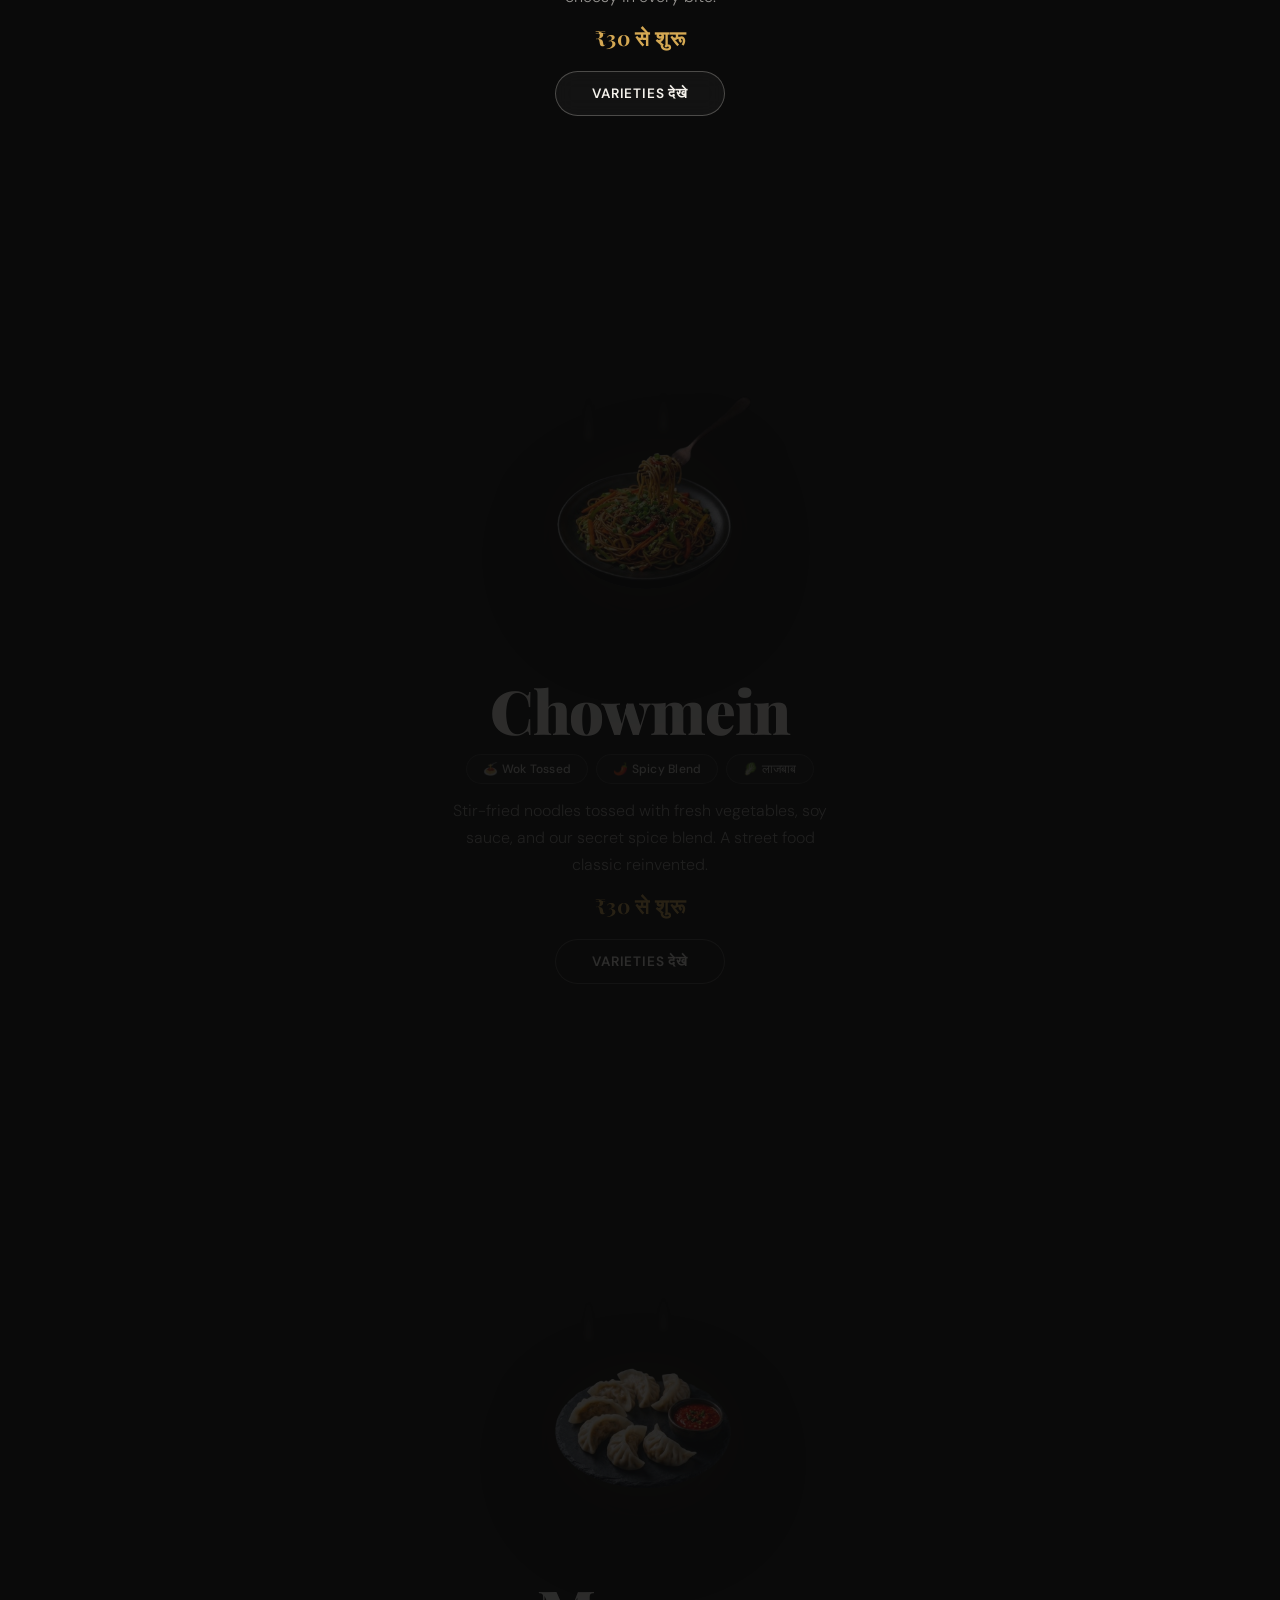
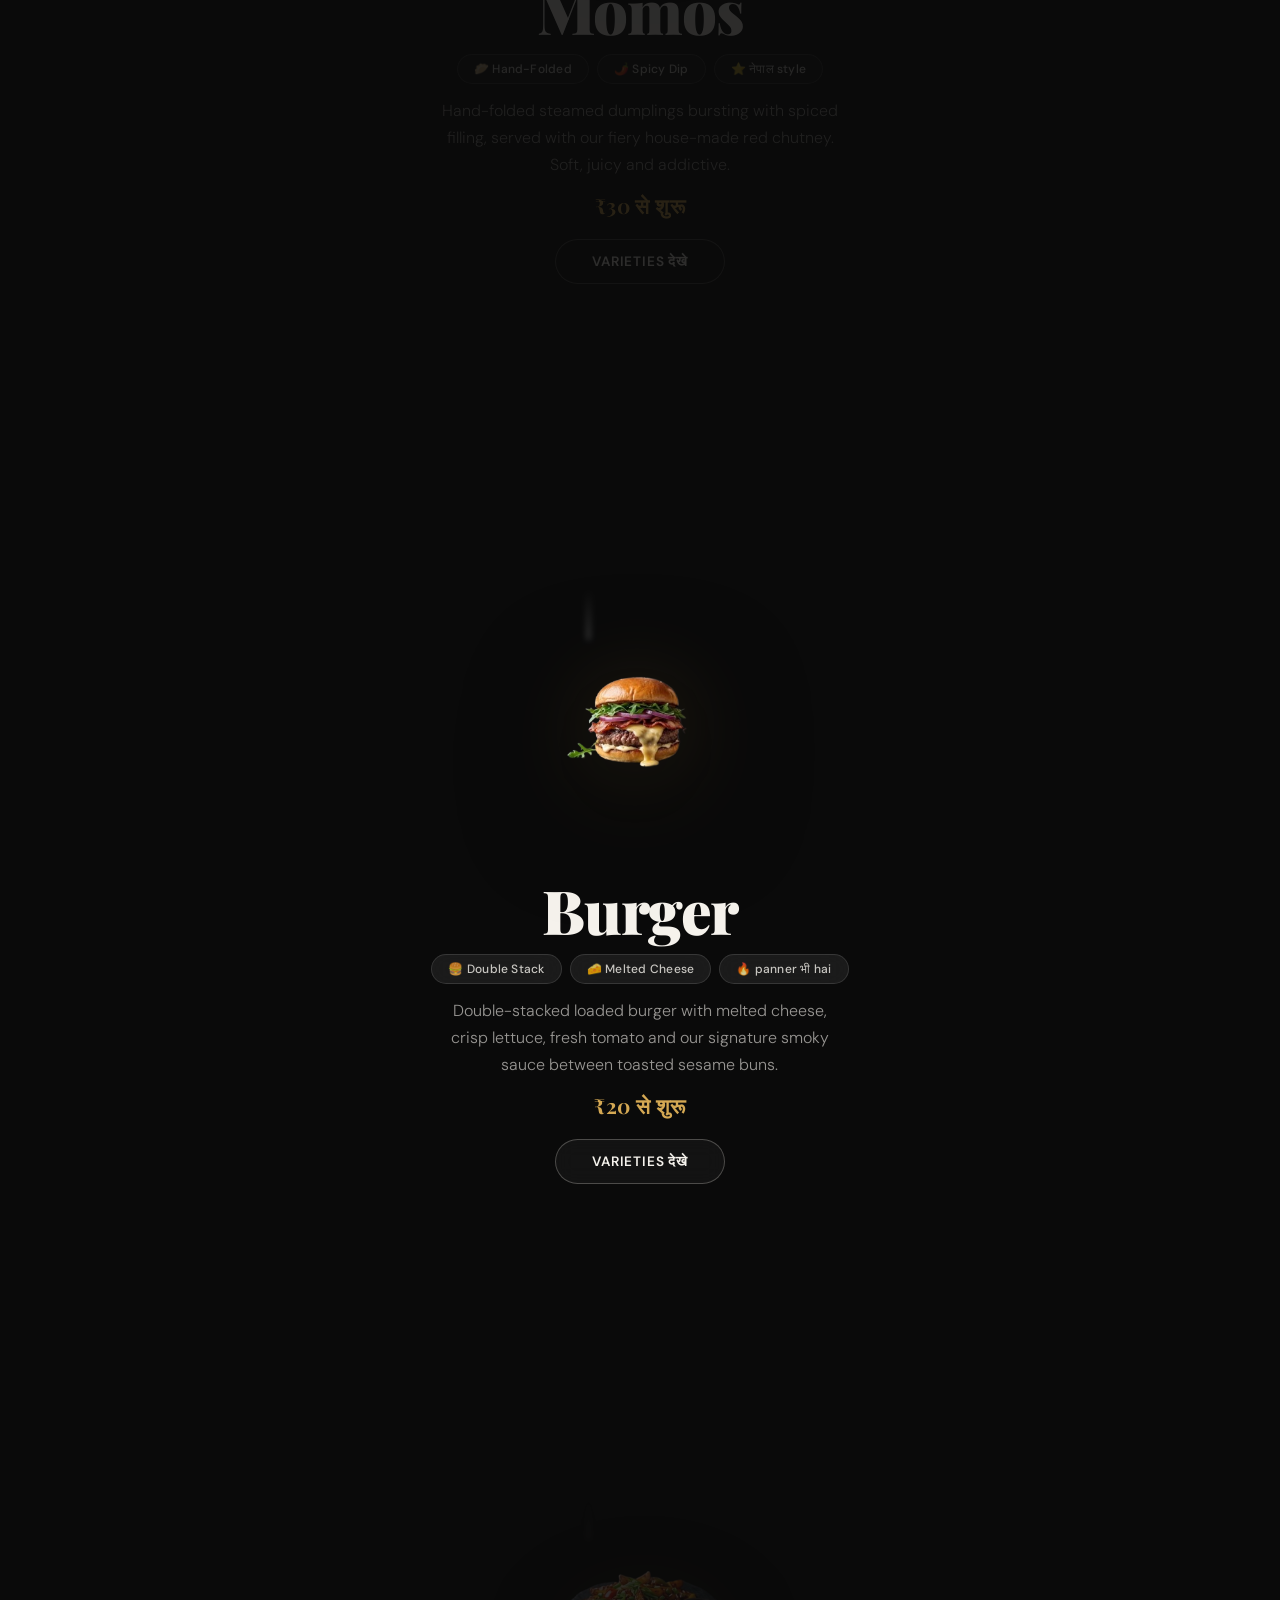
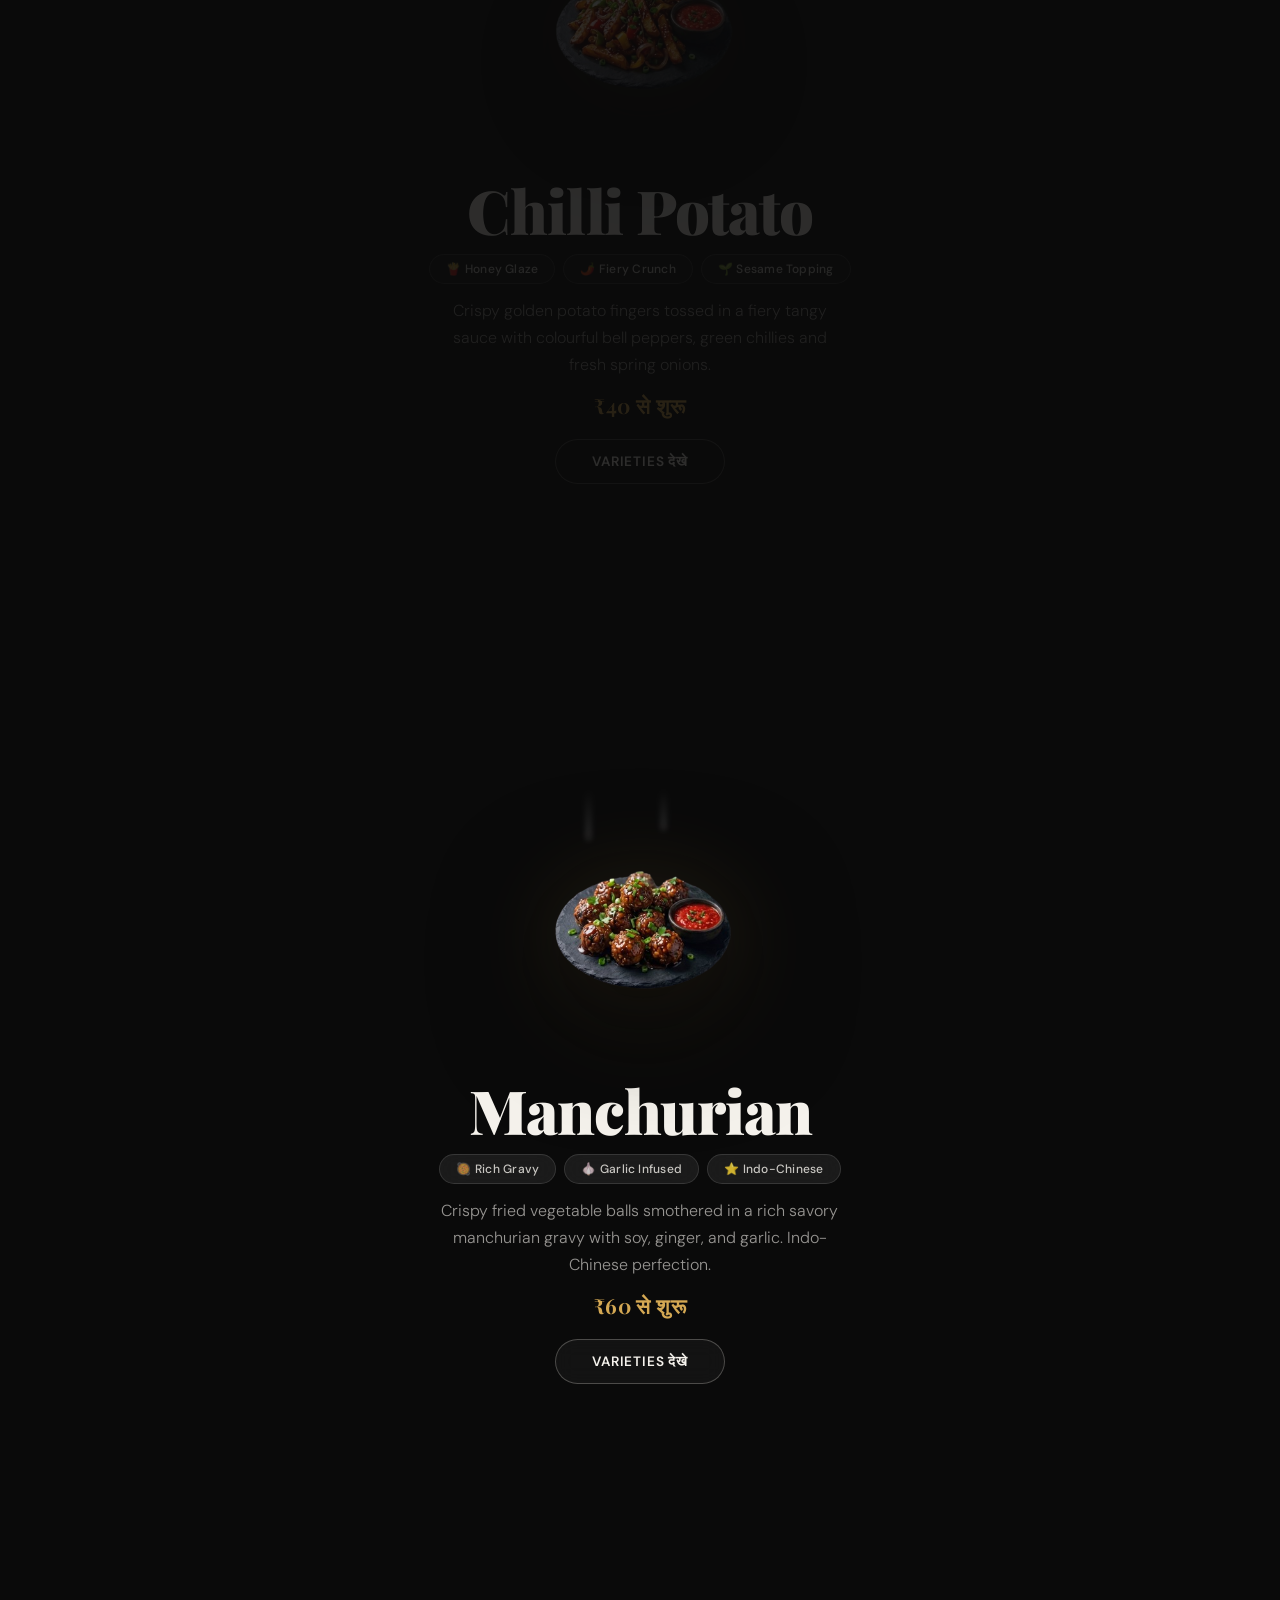
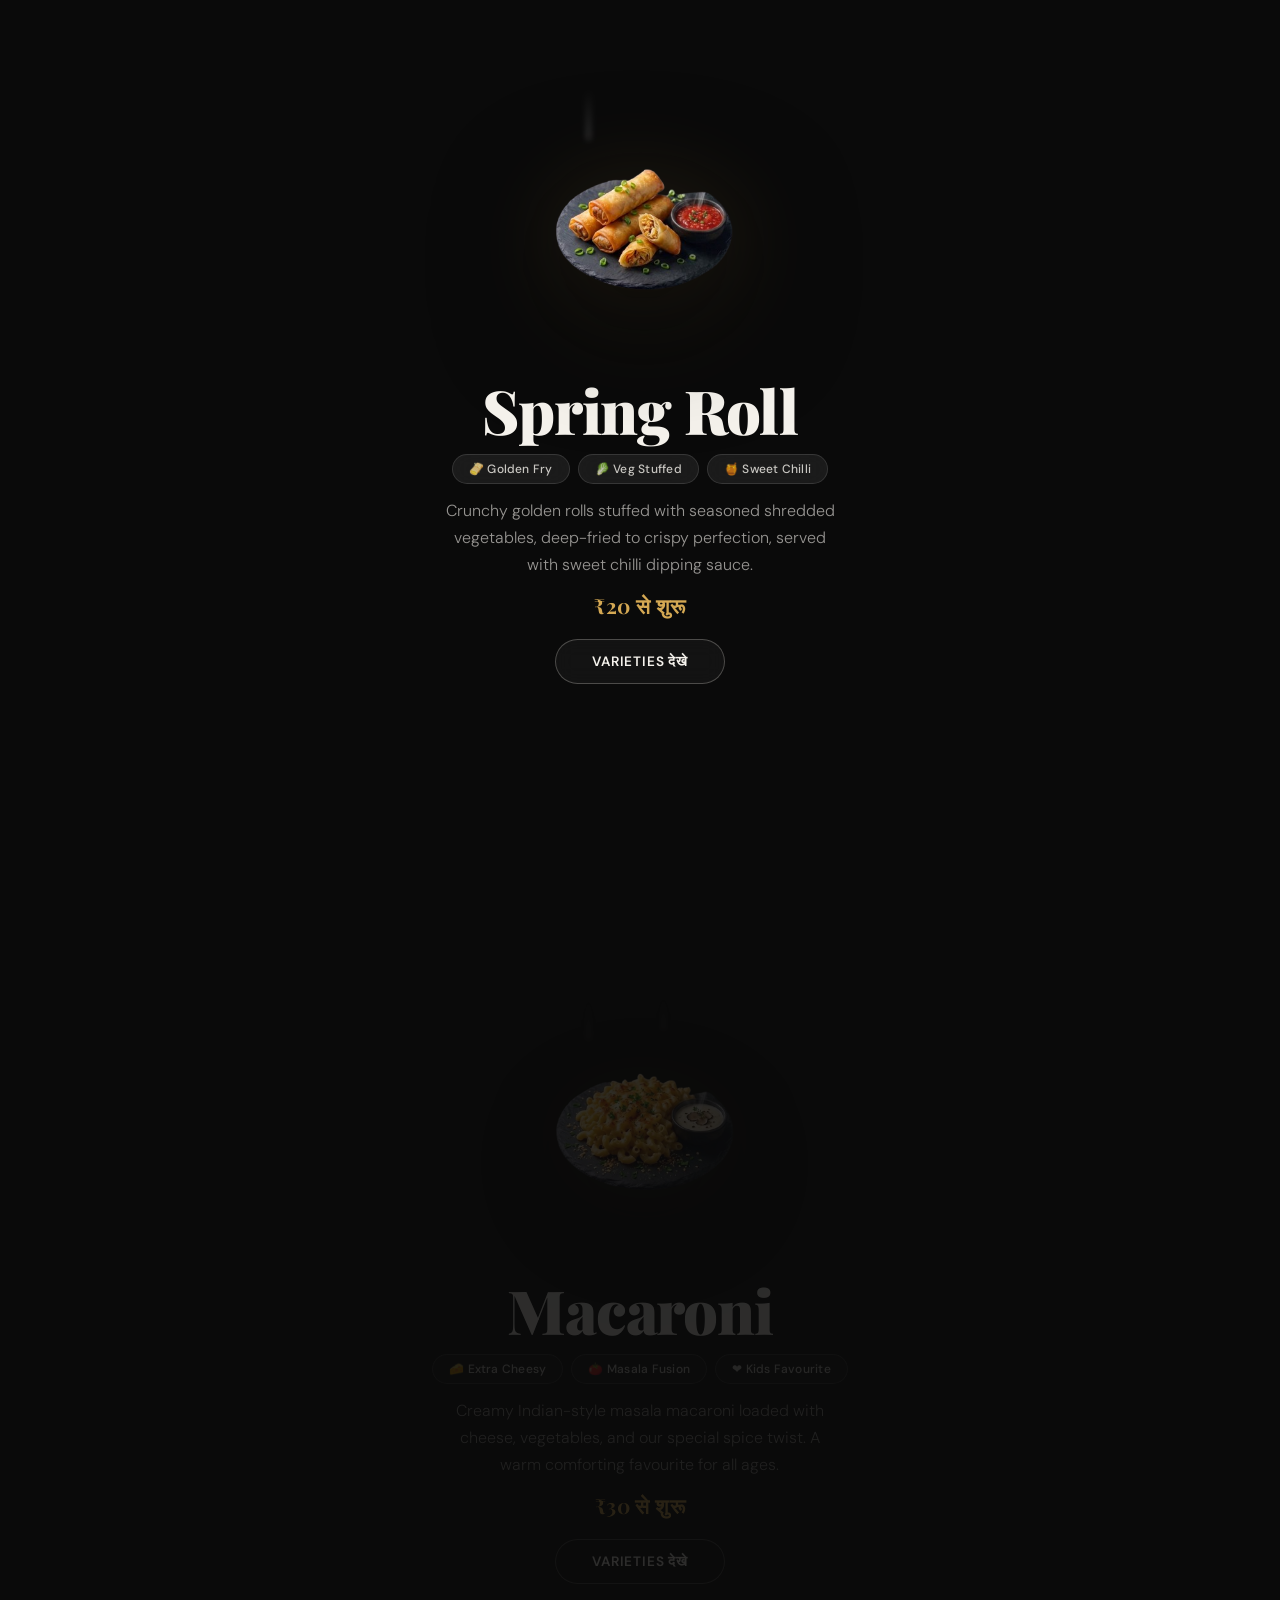
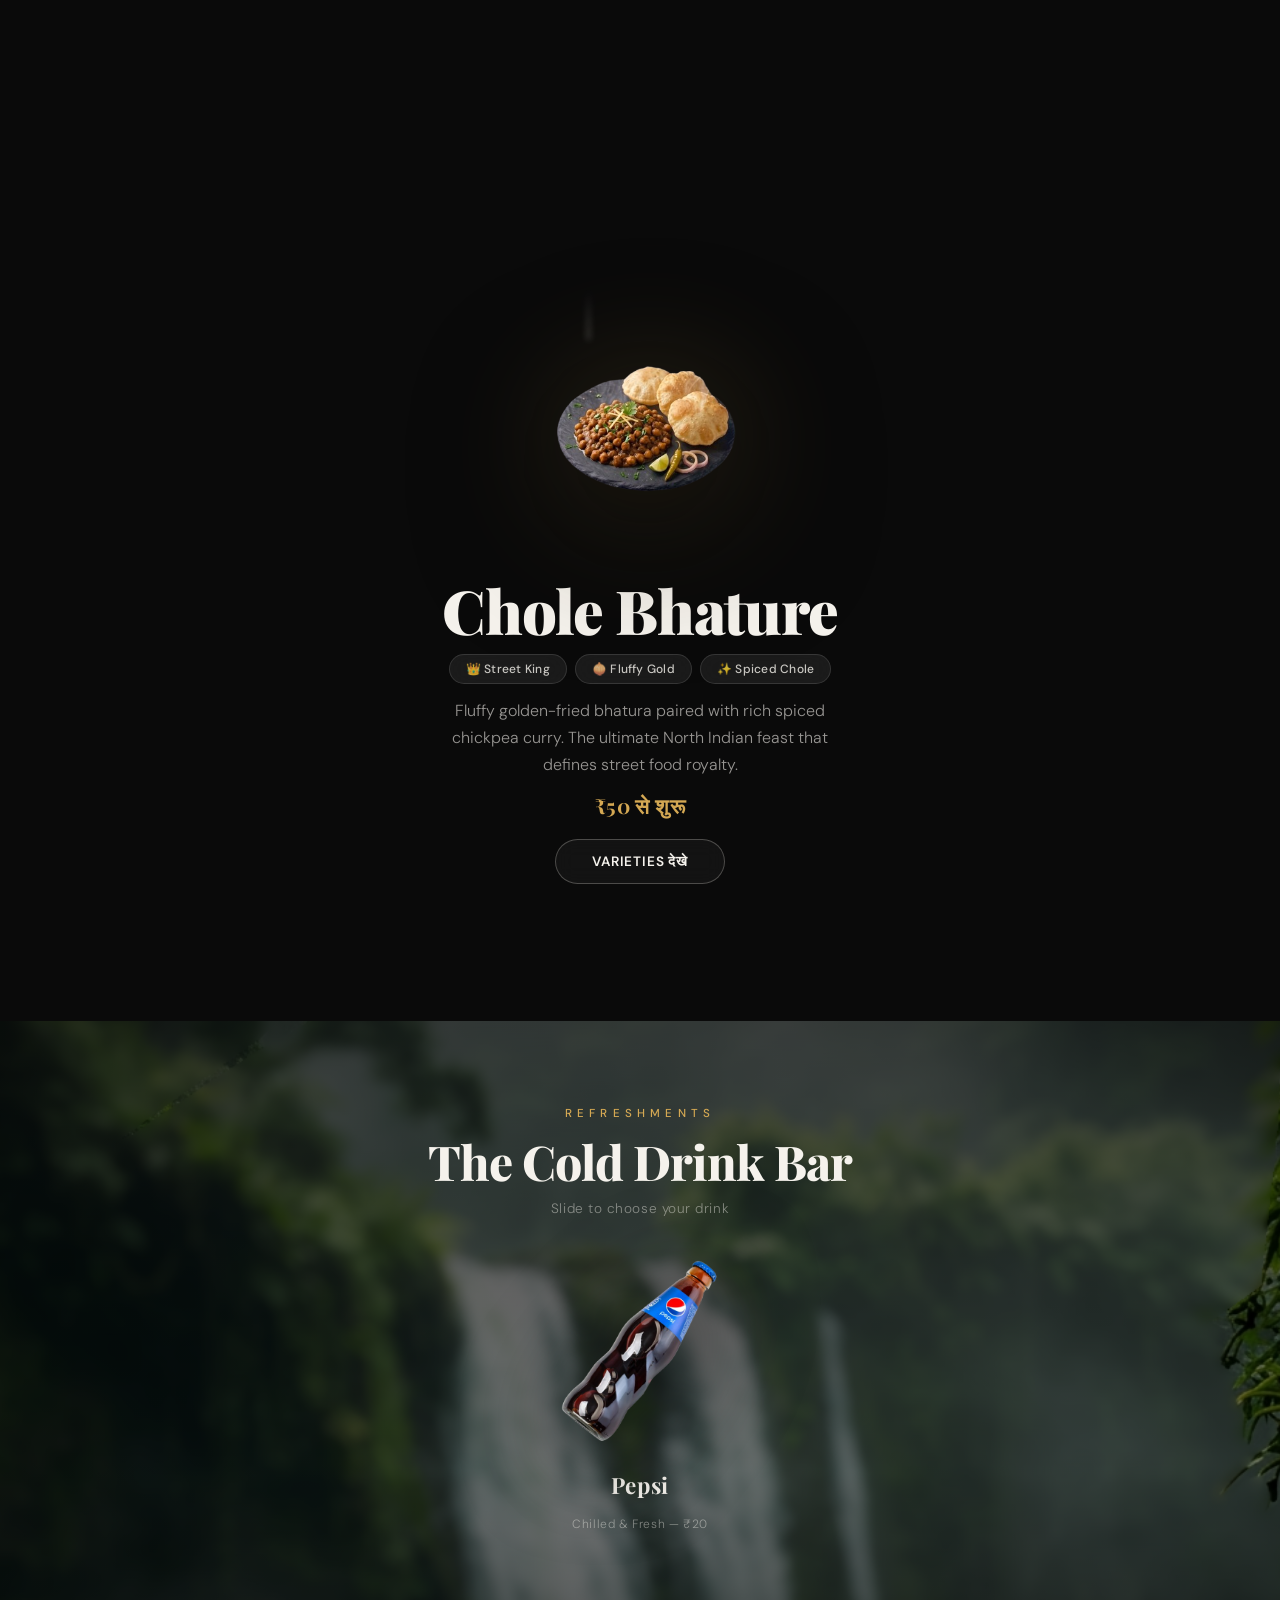
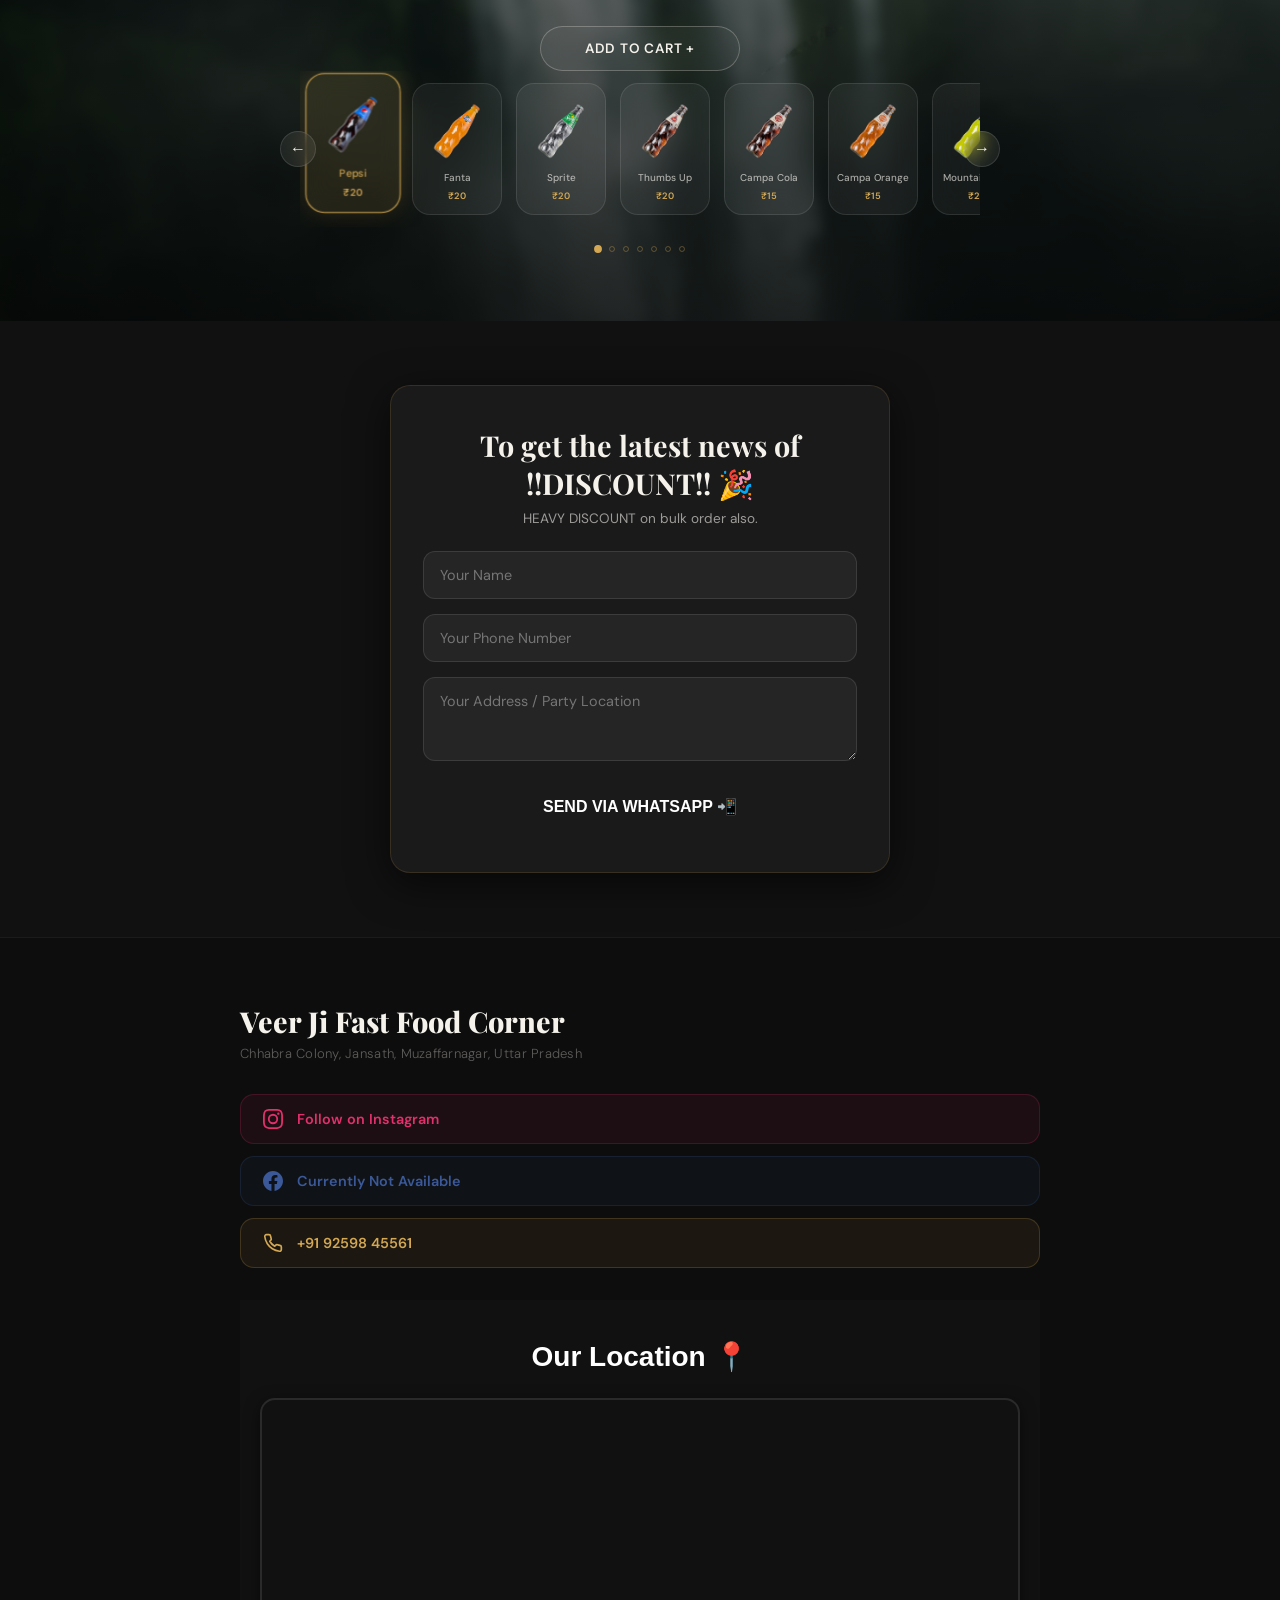
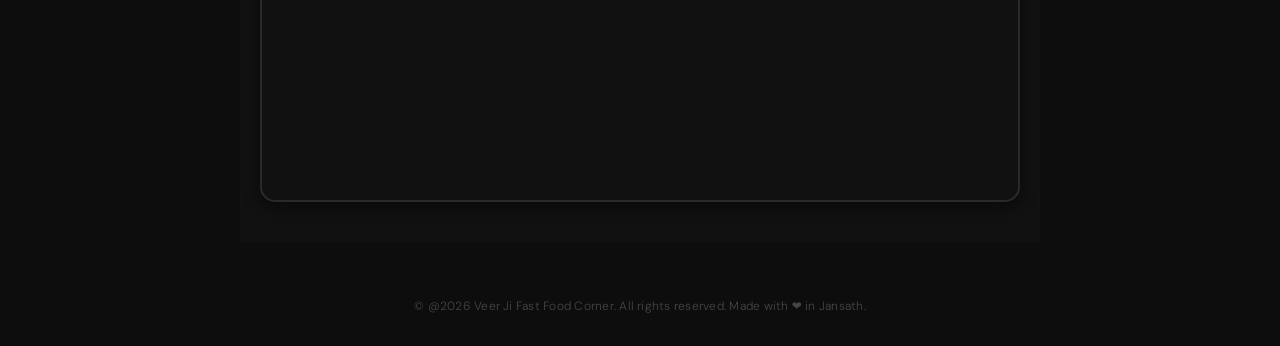
==== commit 5395e149: "Update index.html" ====
--- a/index.html
+++ b/index.html
@@ -108,7 +108,7 @@
     <div class="menu-sticky-header">
       <span class="menu-label">MENU</span>
       <!-- CHANGE PHONE NUMBER HERE -->
-      <a href="tel:+919286175004" class="nav-order-btn small">Book us for party</a>
+      <a href="tel:+919259845561" class="nav-order-btn small">Book us for party</a>
     </div>
 
     <!-- Menu items scroll container -->
@@ -624,14 +624,14 @@
            class="social-btn fb"
            aria-label="Facebook">
           <svg viewBox="0 0 24 24"><path d="M24 12.073c0-6.627-5.373-12-12-12s-12 5.373-12 12c0 5.99 4.388 10.954 10.125 11.854v-8.385H7.078v-3.47h3.047V9.43c0-3.007 1.792-4.669 4.533-4.669 1.312 0 2.686.235 2.686.235v2.953H15.83c-1.491 0-1.956.925-1.956 1.874v2.25h3.328l-.532 3.47h-2.796v8.385C19.612 23.027 24 18.062 24 12.073z"/></svg>
-          <span>Like on Facebook</span>
+          <span>Currently Not Available</span>
         </a>
 
         <!-- CHANGE PHONE NUMBER HERE -->
-        <a href="tel:+919286175004" class="social-btn phone">
+        <a href="tel:+919259845561" class="social-btn phone">
           <svg viewBox="0 0 24 24" fill="none" stroke="currentColor" stroke-width="2" stroke-linecap="round" stroke-linejoin="round"><path d="M22 16.92v3a2 2 0 01-2.18 2 19.79 19.79 0 01-8.63-3.07 19.5 19.5 0 01-6-6 19.79 19.79 0 01-3.07-8.67A2 2 0 014.11 2h3a2 2 0 012 1.72 12.84 12.84 0 00.7 2.81 2 2 0 01-.45 2.11L8.09 9.91a16 16 0 006 6l1.27-1.27a2 2 0 012.11-.45 12.84 12.84 0 002.81.7A2 2 0 0122 16.92z"/></svg>
           <!-- CHANGE DISPLAY NUMBER HERE -->
-          <span>+91 92861 75004</span>
+          <span>+91 92598 45561</span>
         </a>
 
       </div>
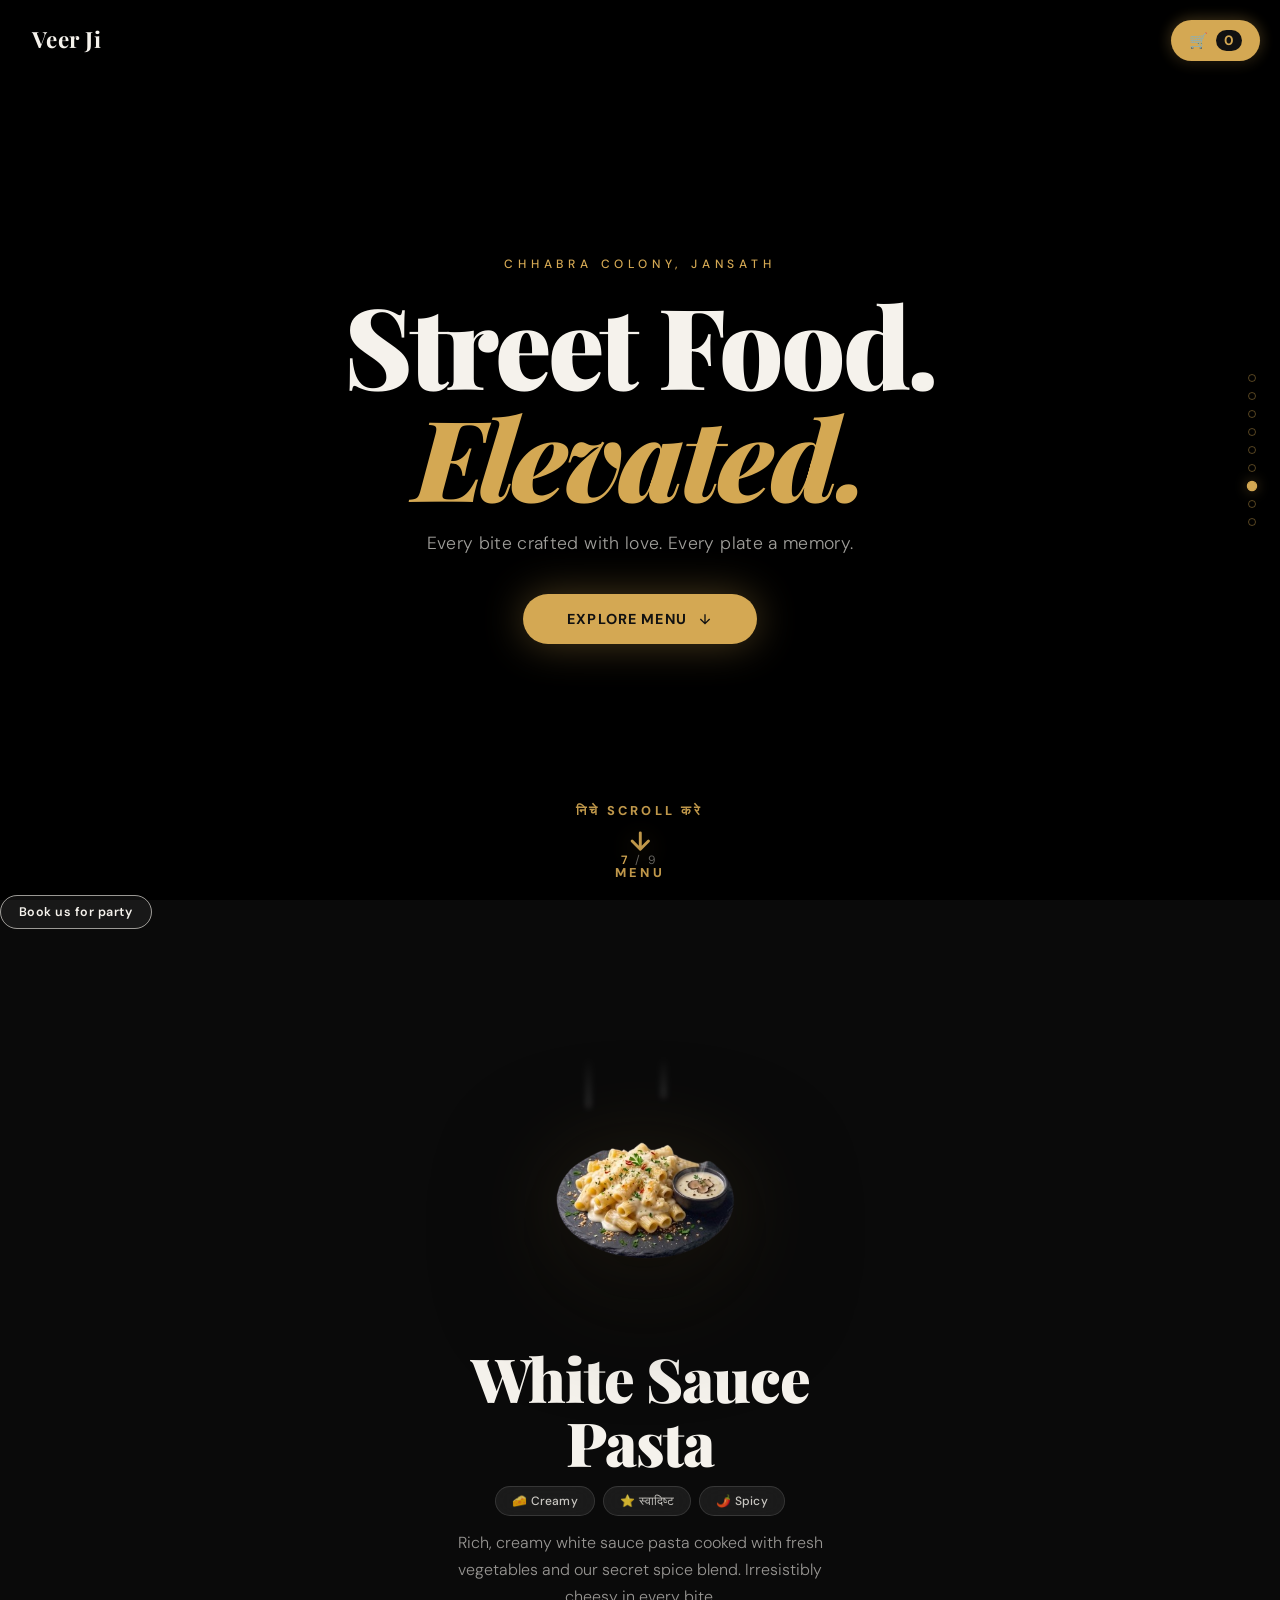
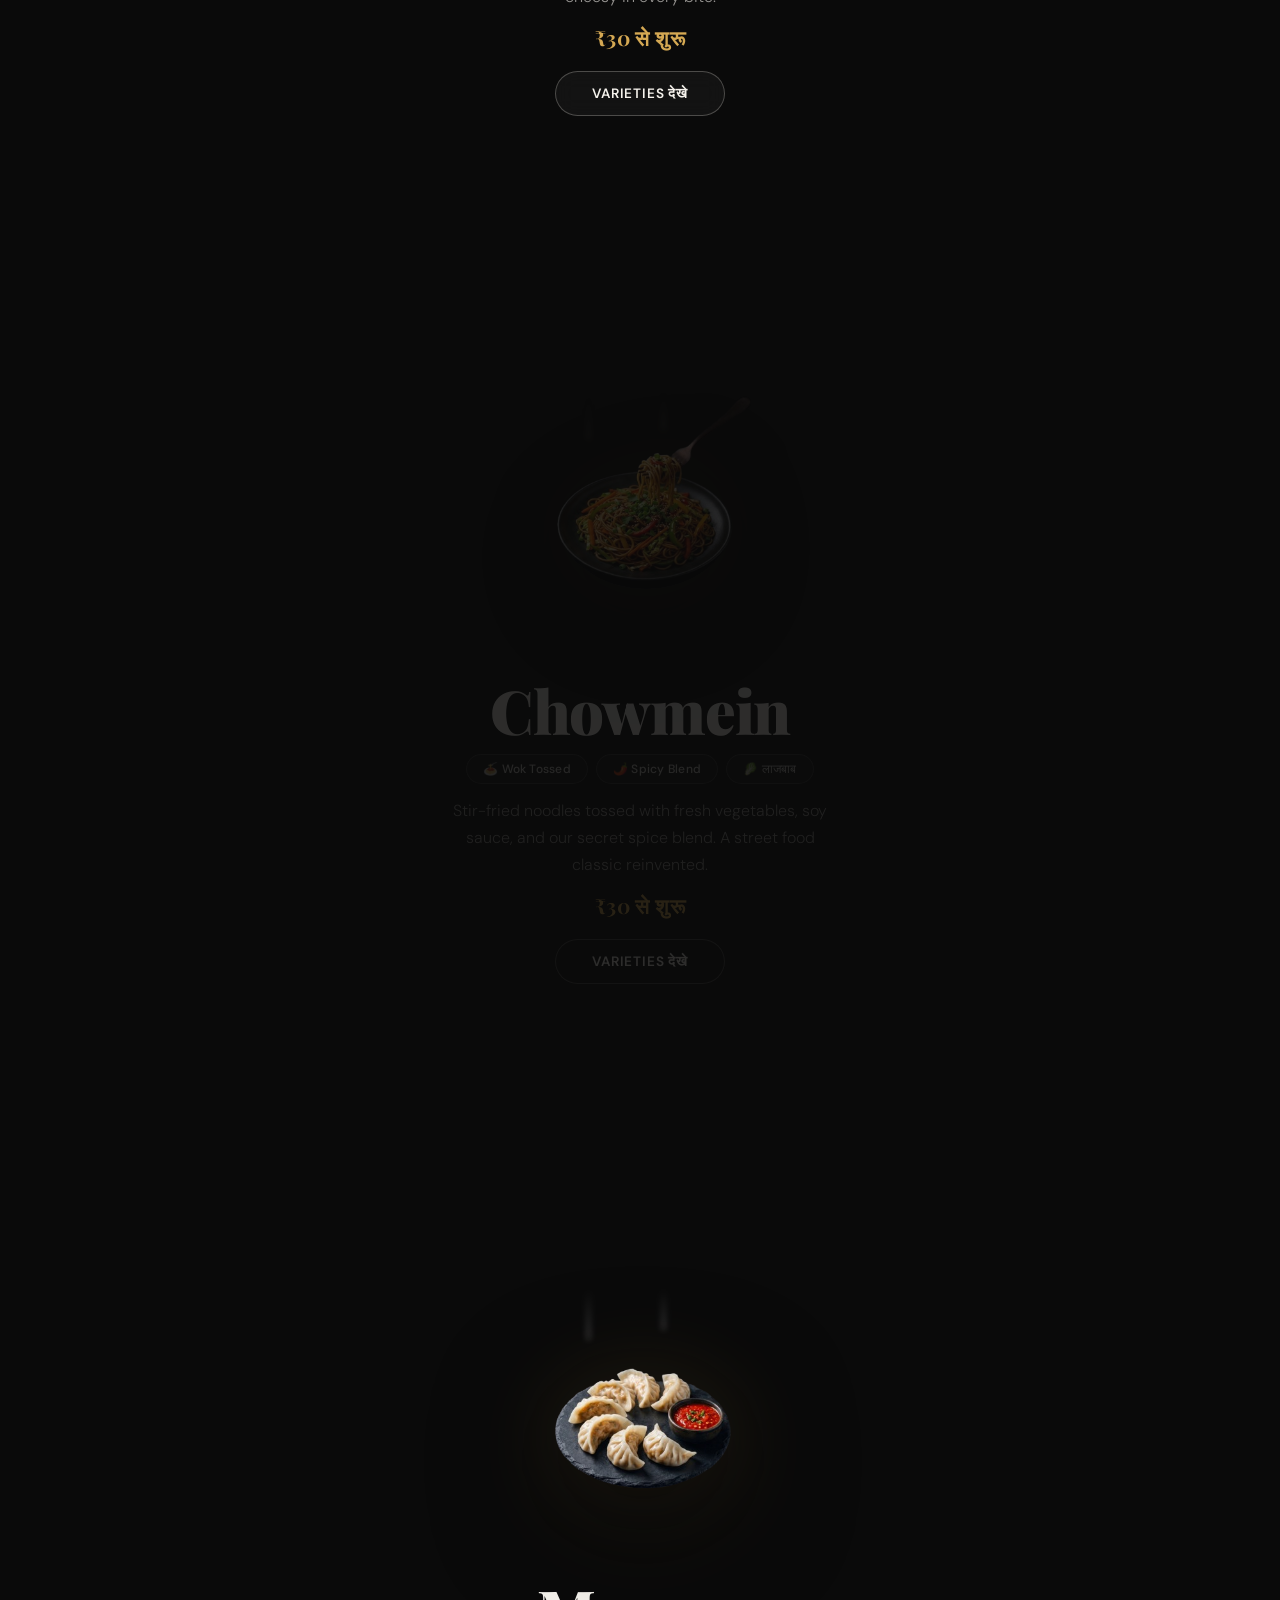
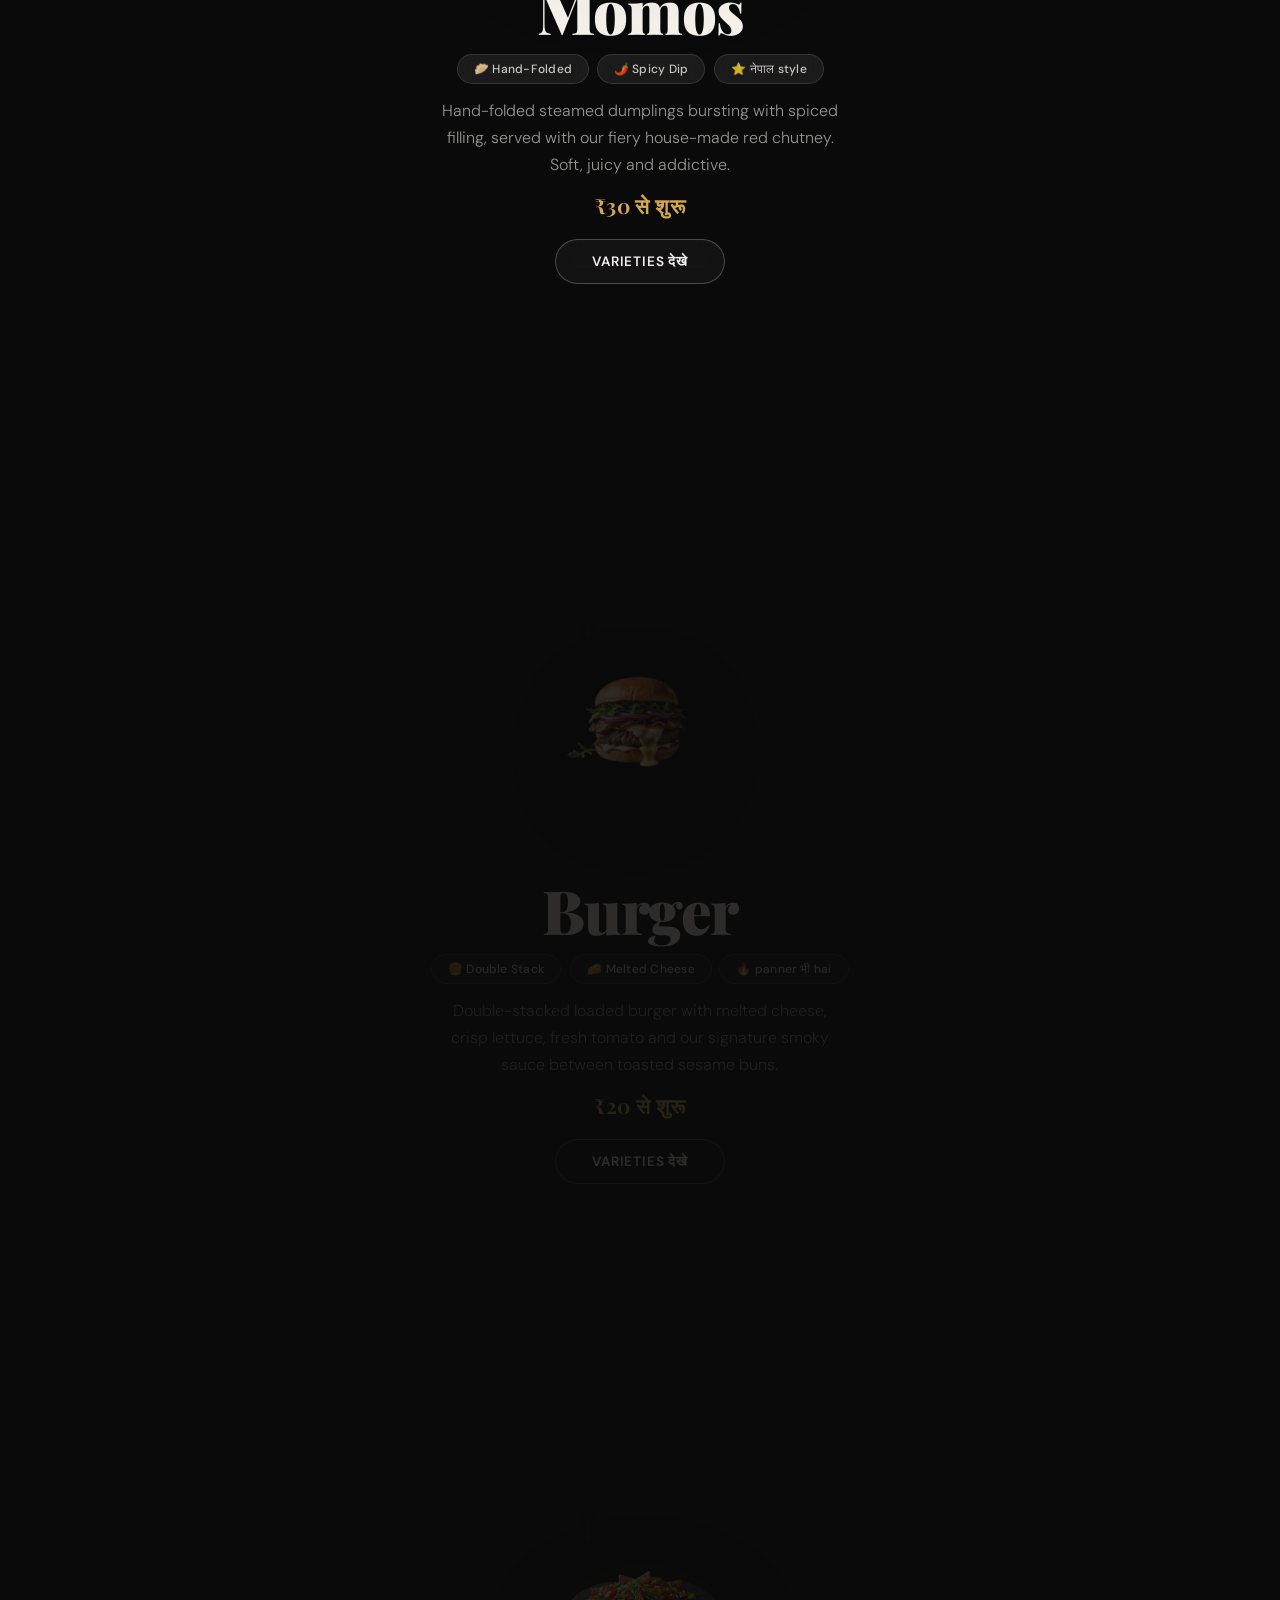
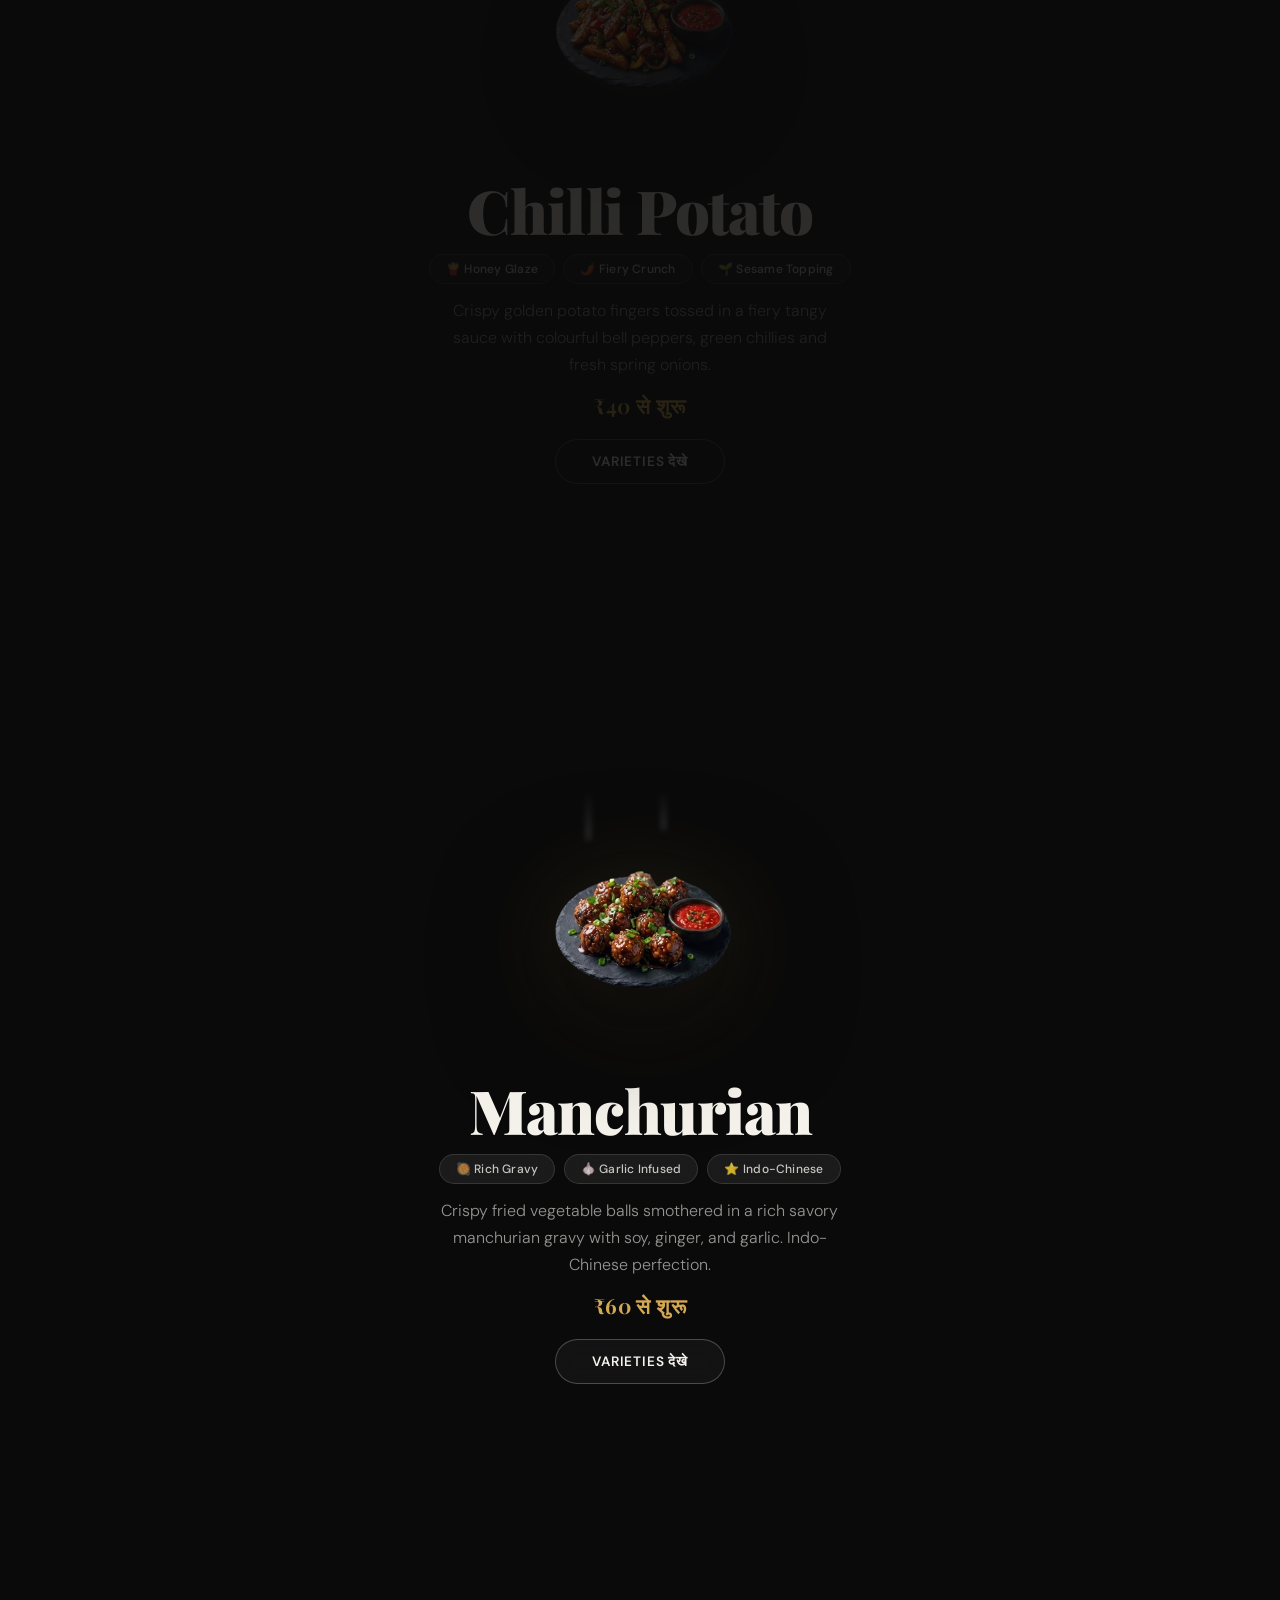
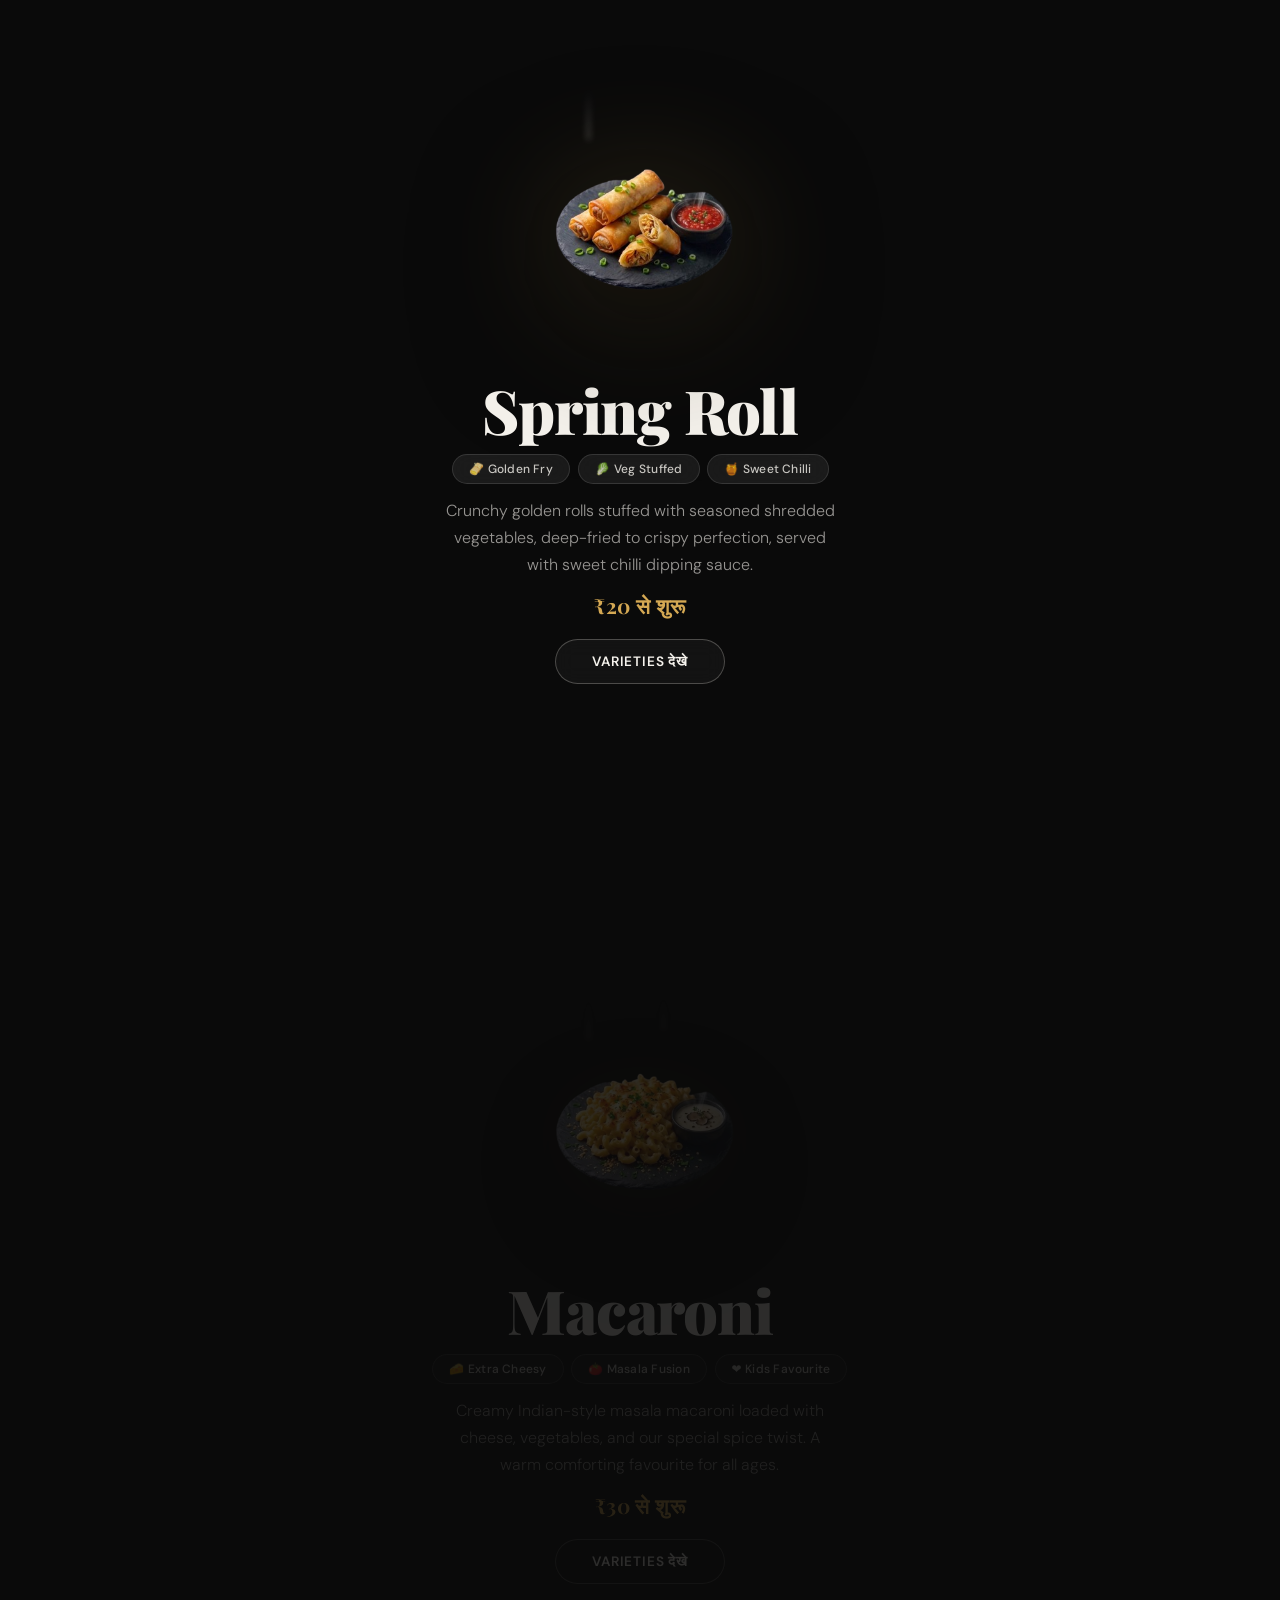
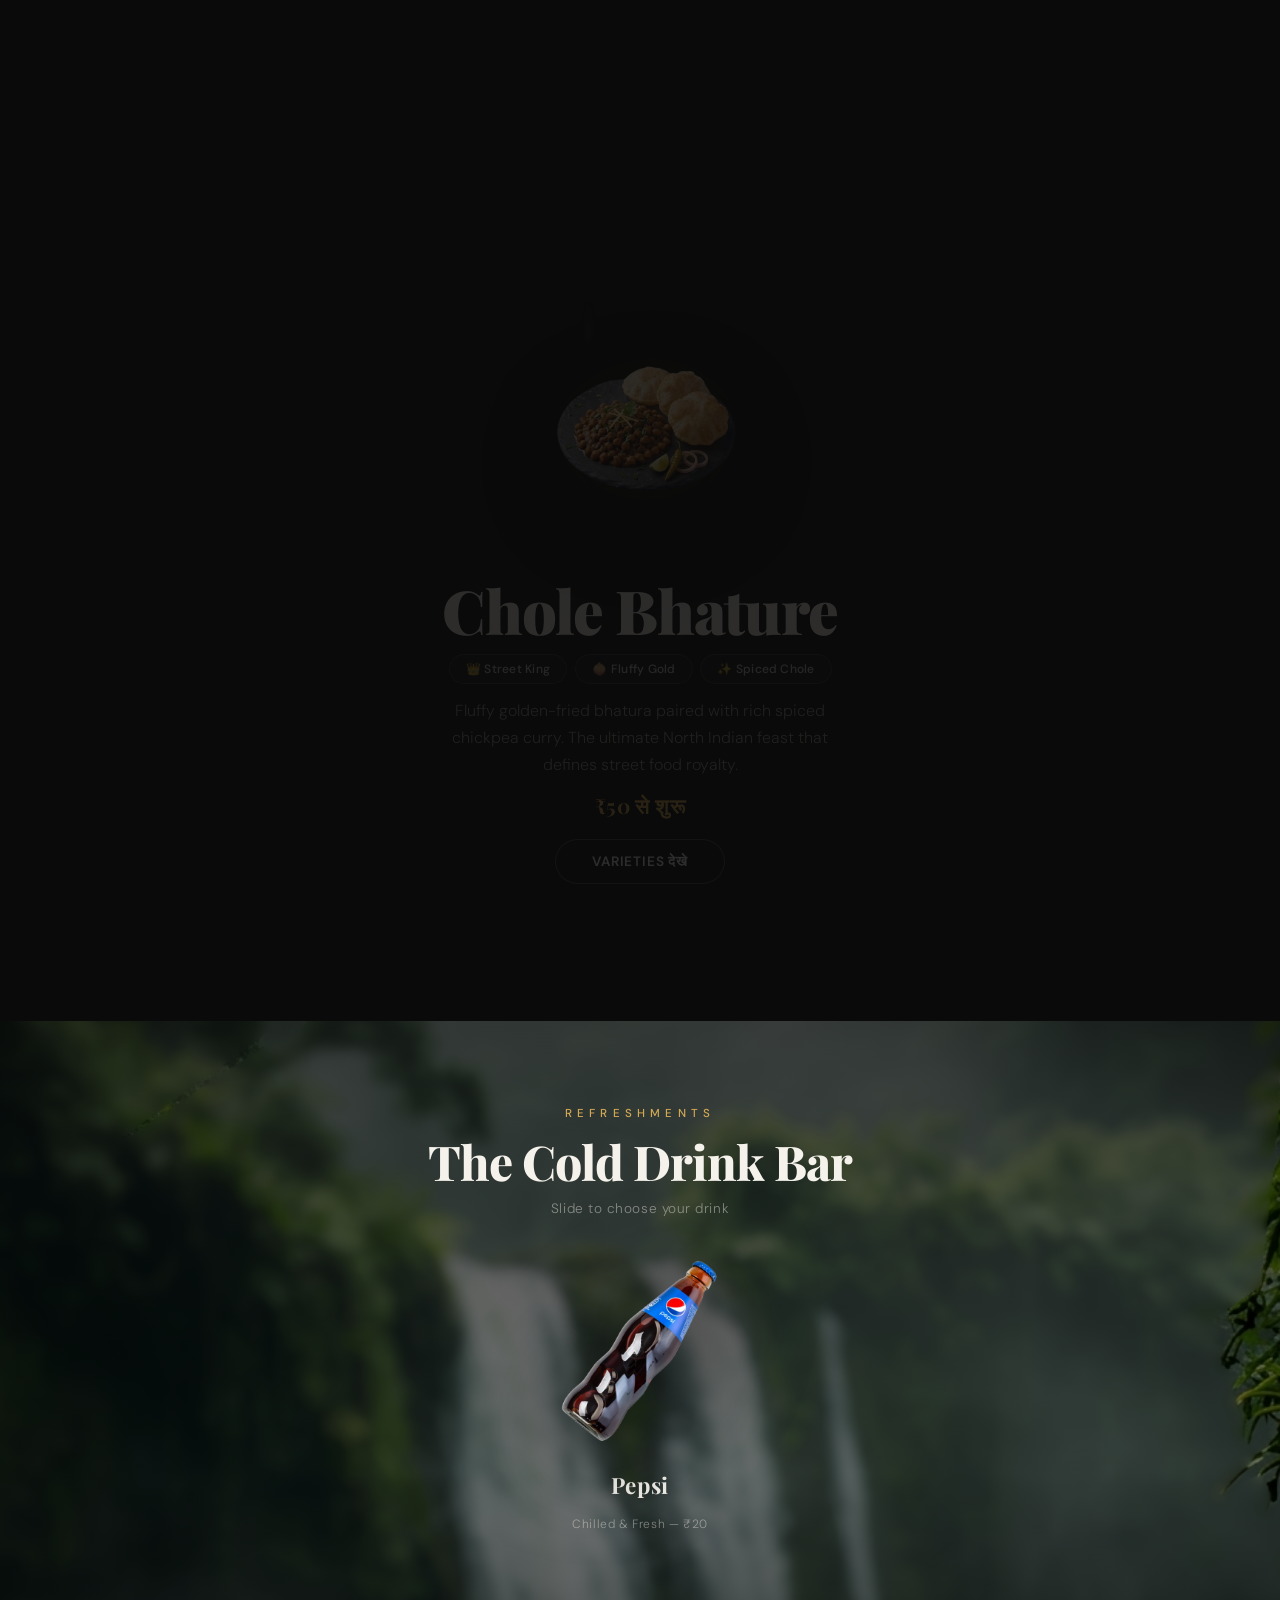
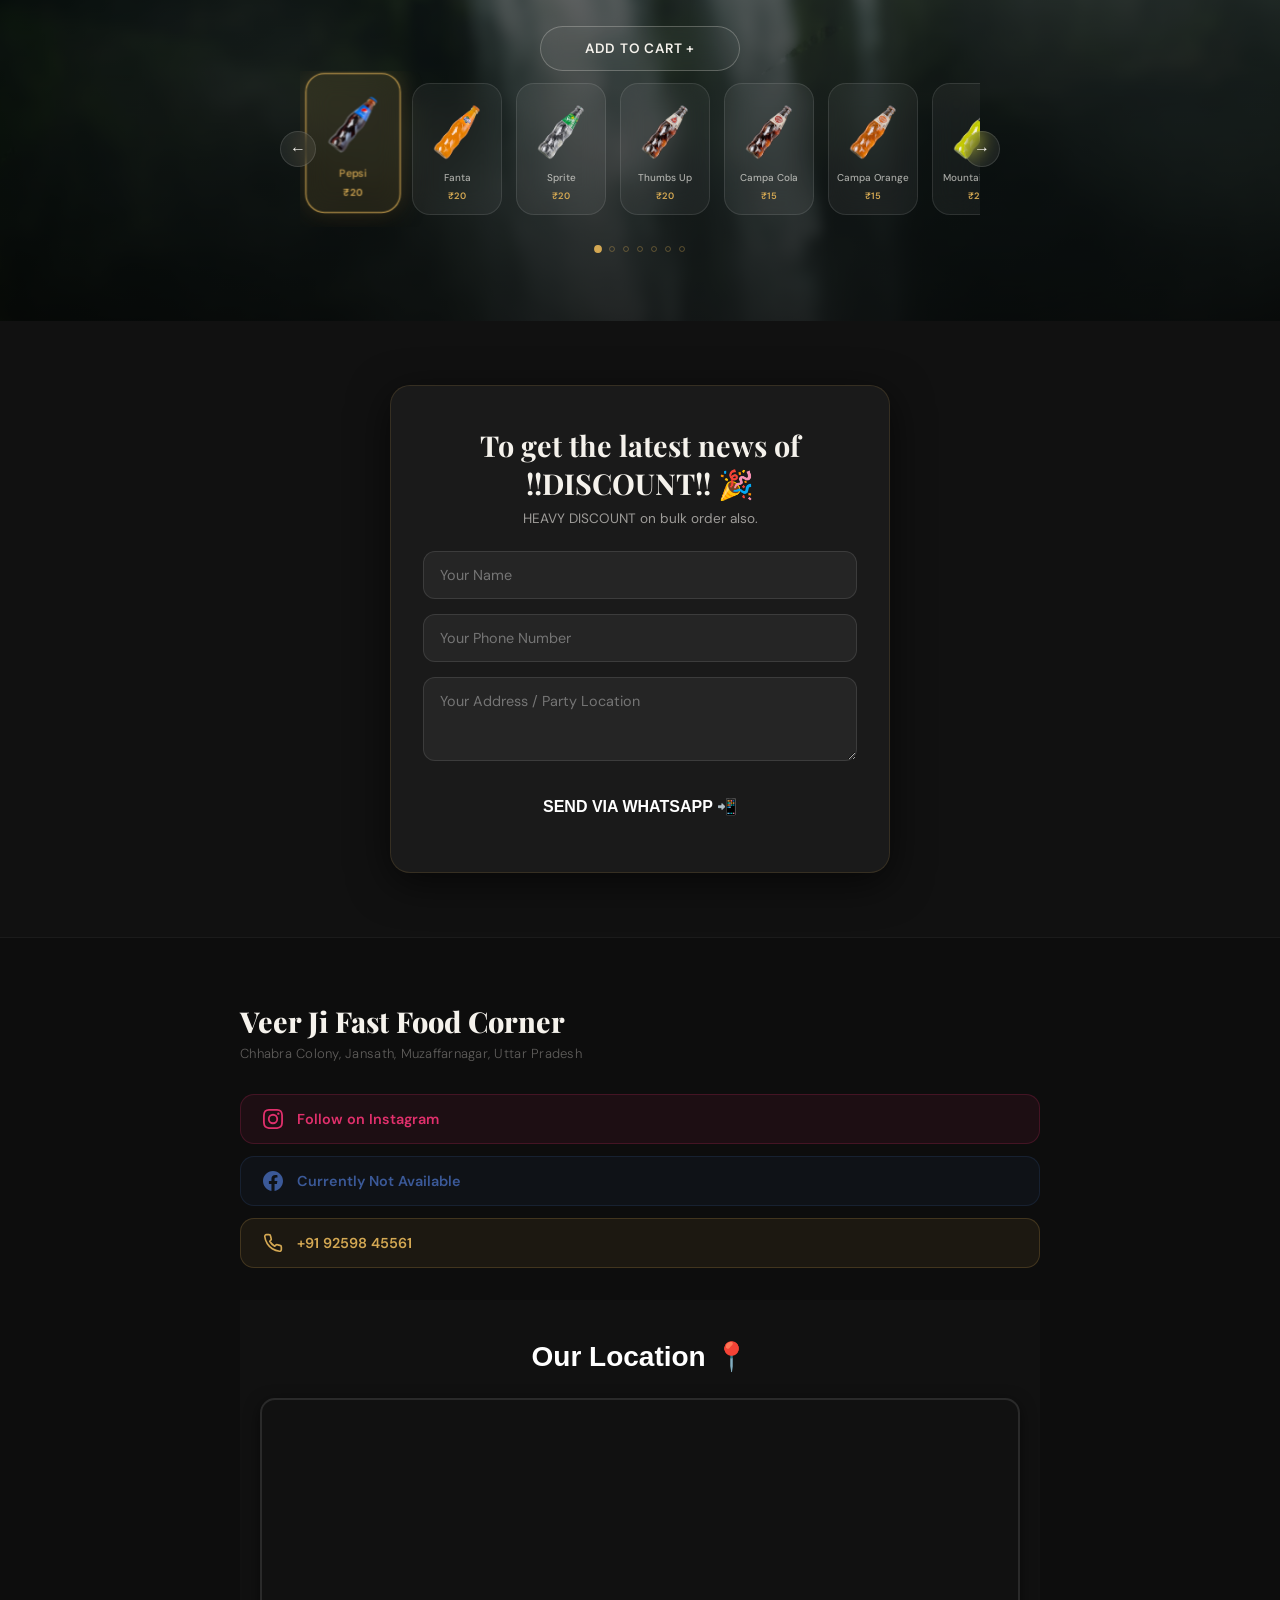
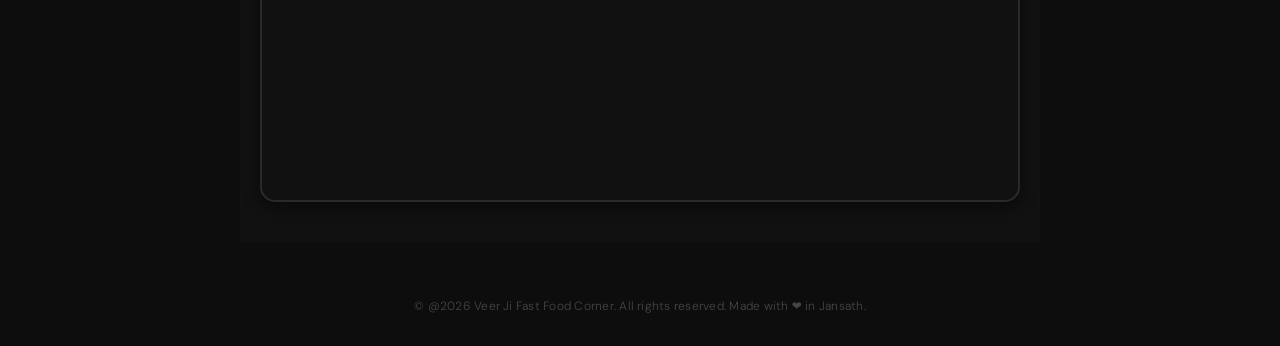
==== commit e18b61c7: "Update index.html" ====
--- a/index.html
+++ b/index.html
@@ -737,7 +737,7 @@
       var customerAddress = document.getElementById('inq-address').value;
 
       var textMsg = "Hello Veer Ji Fast Food! 👋\n\nI want to get the HEAVY DISCOUNT on a bulk order.\n\n*Customer Details:*\n• Name: " + customerName + "\n• Phone: " + customerPhone + "\n• Address: " + customerAddress + "\n\nPlease contact me back!";
-      var waLink = "https://wa.me/919286175004?text=" + encodeURIComponent(textMsg);
+      var waLink = "https://wa.me/919259845561?text=" + encodeURIComponent(textMsg);
       window.open(waLink, '_blank');
       document.getElementById('wa-inquiry-form').reset();
     }
